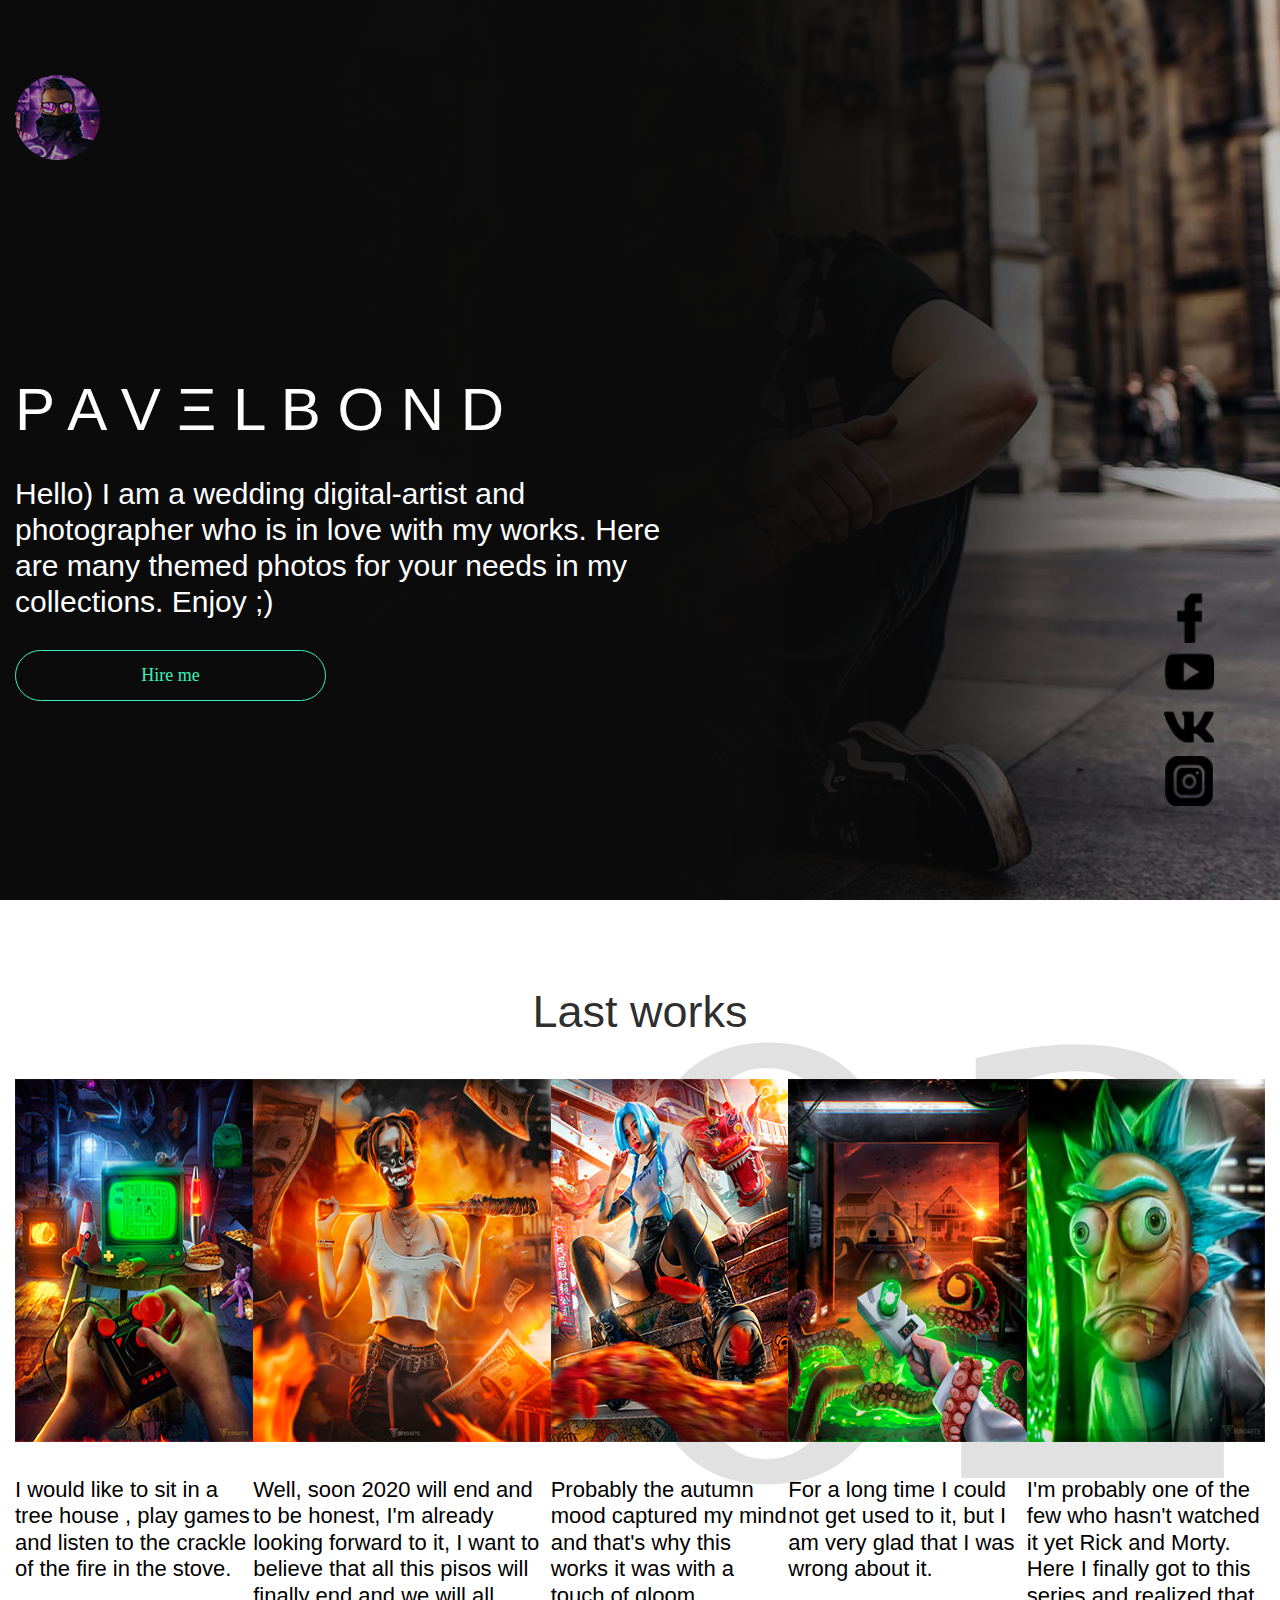
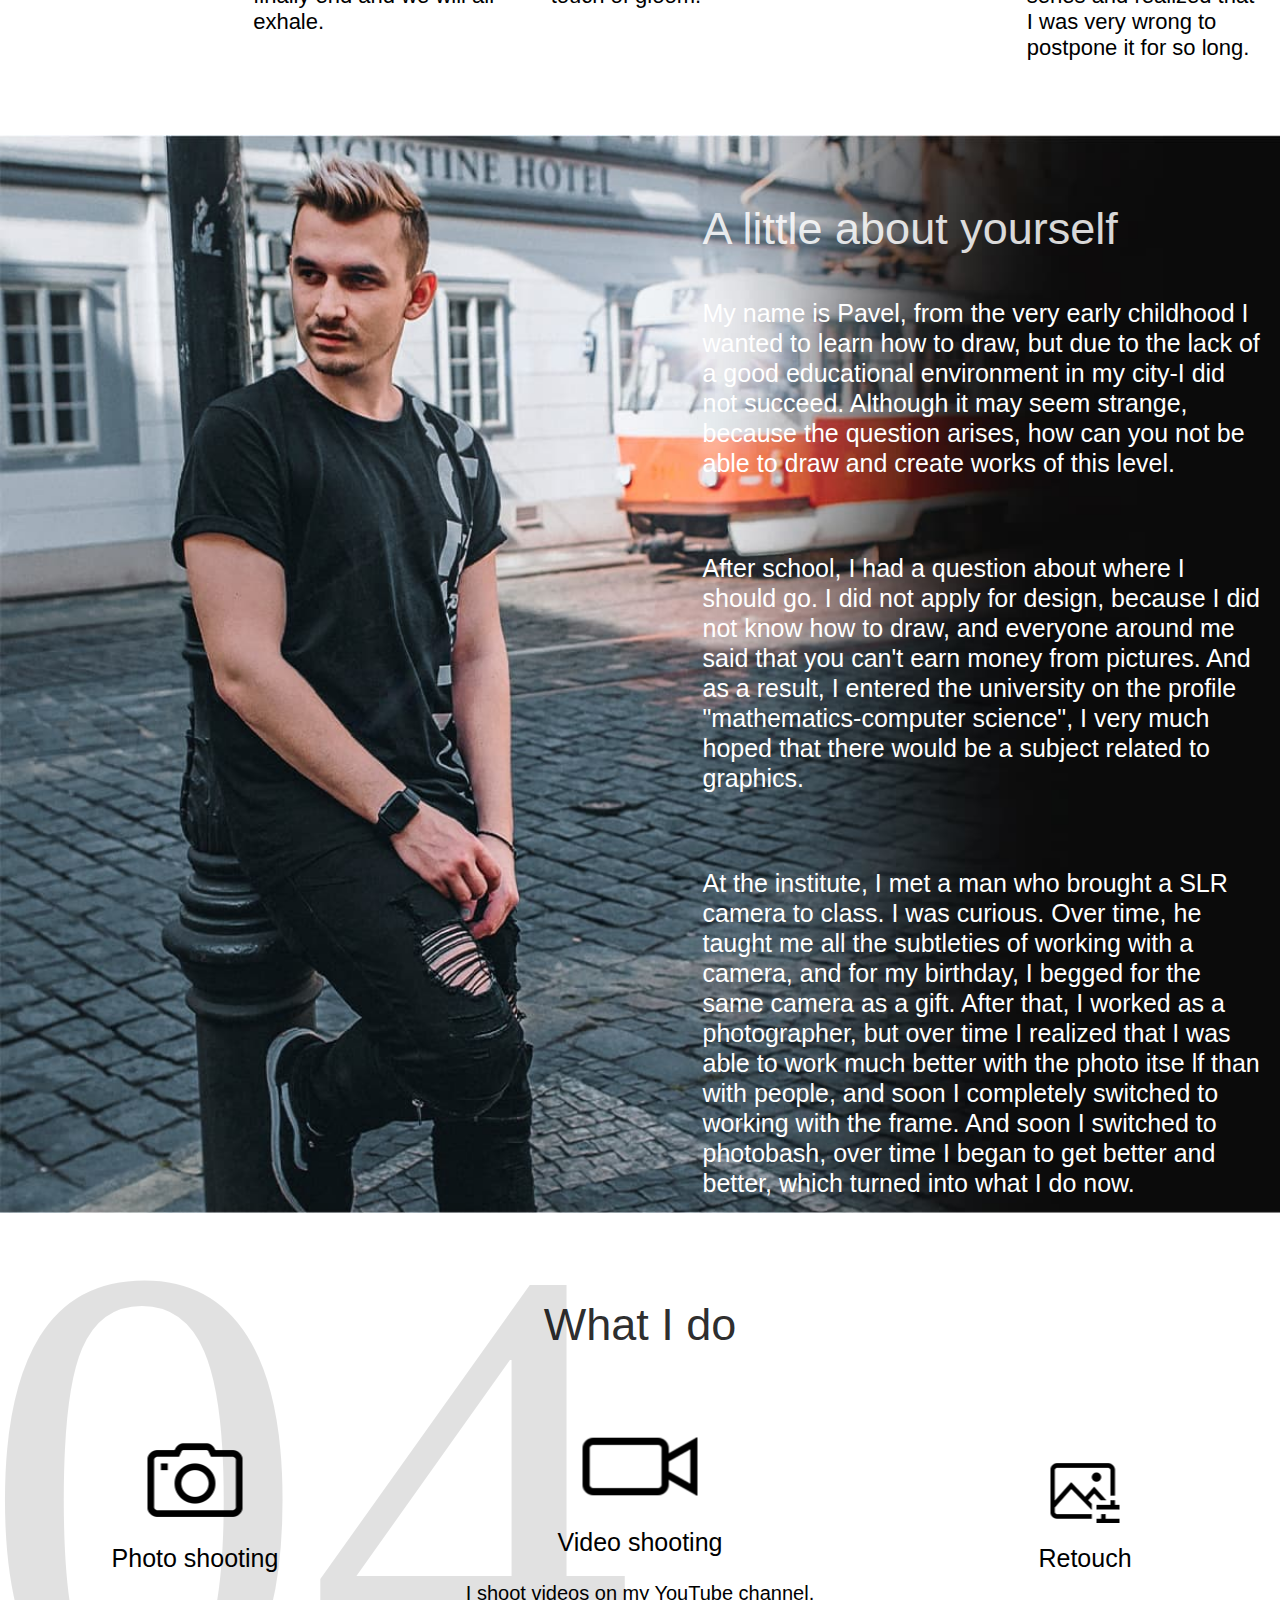
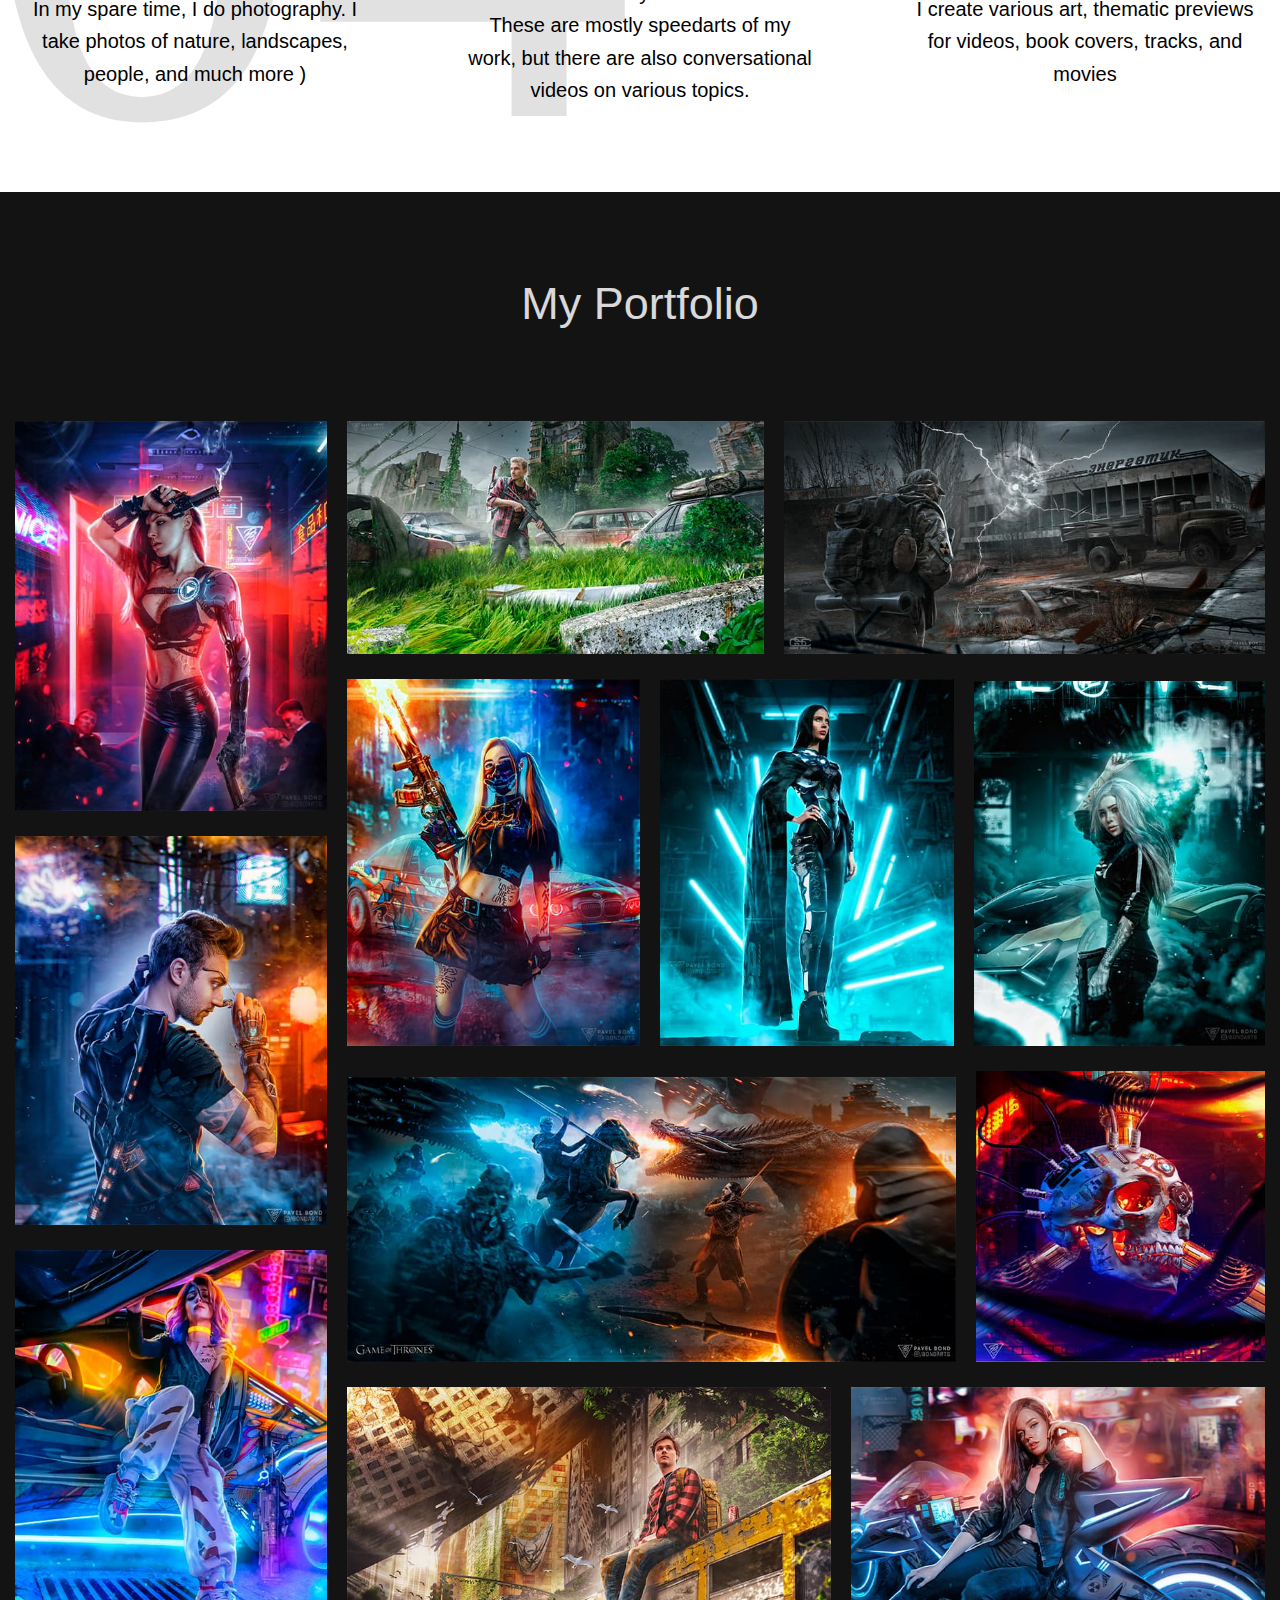
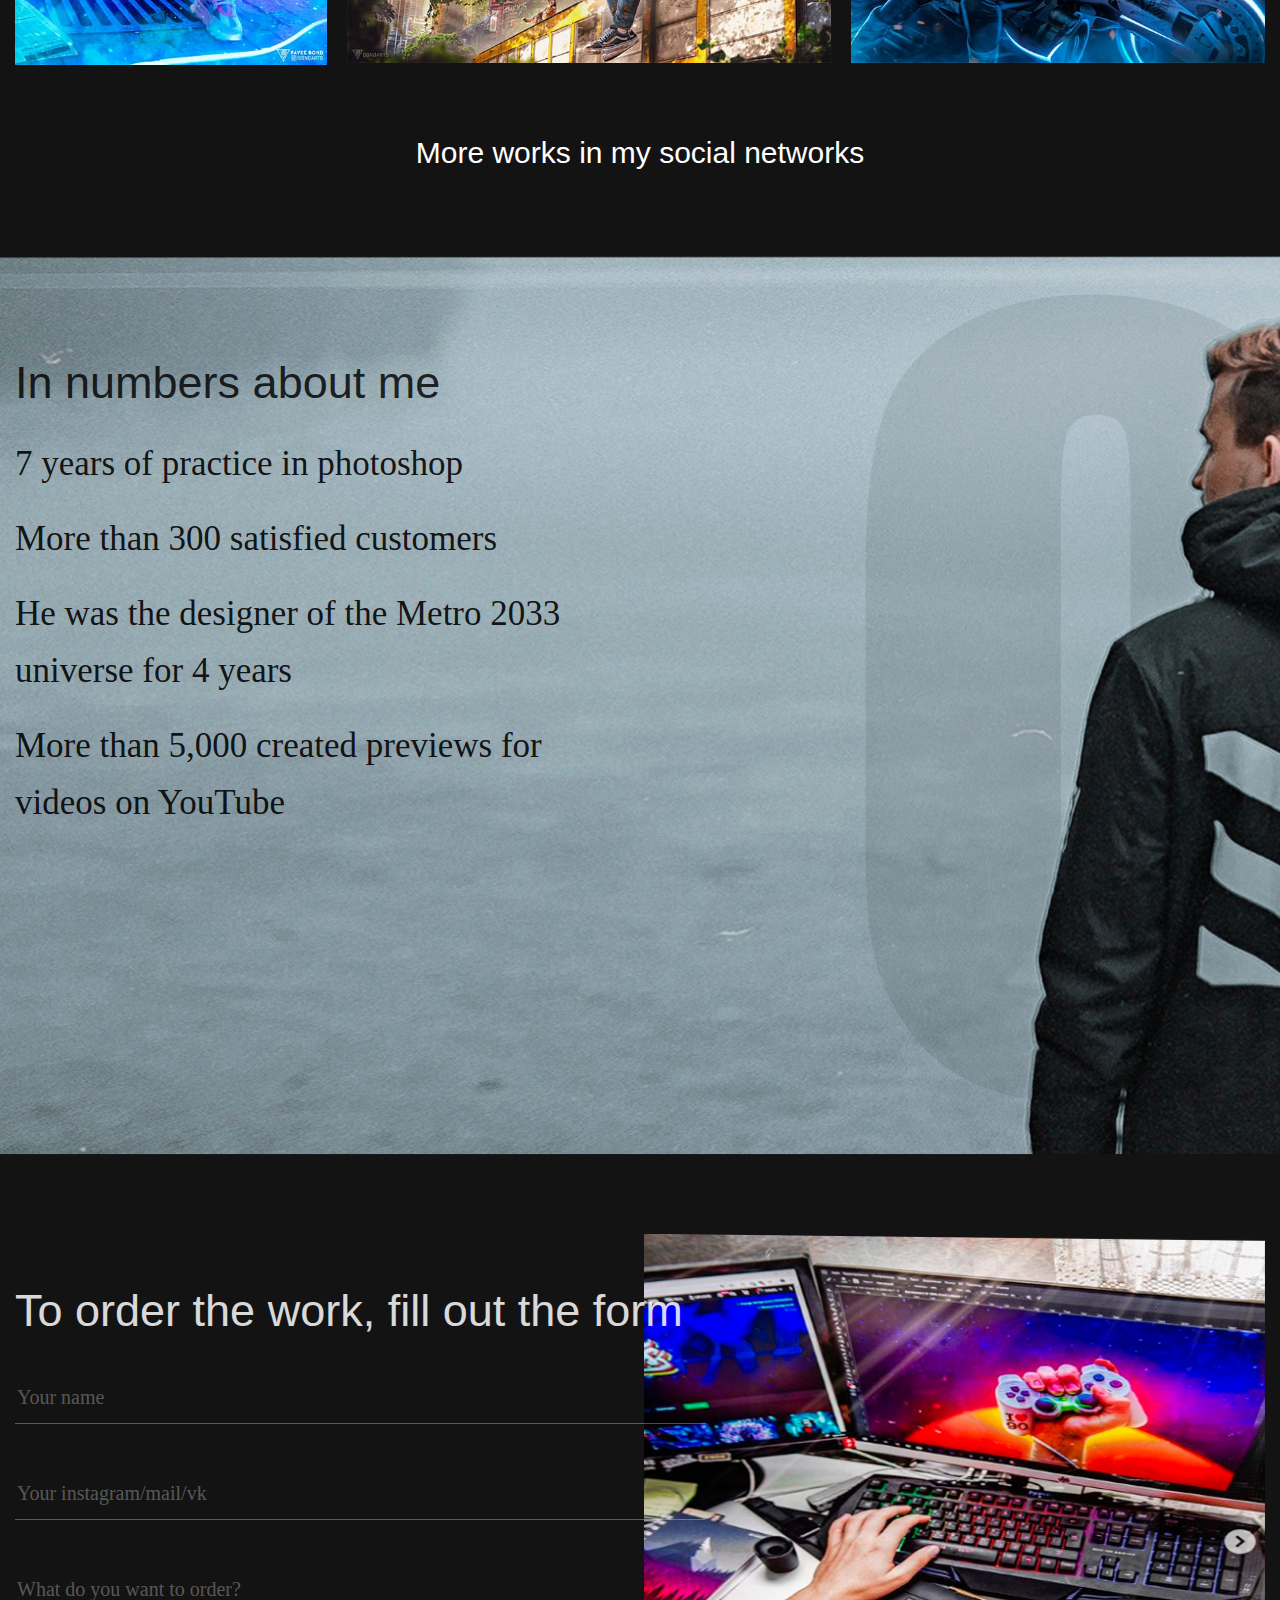
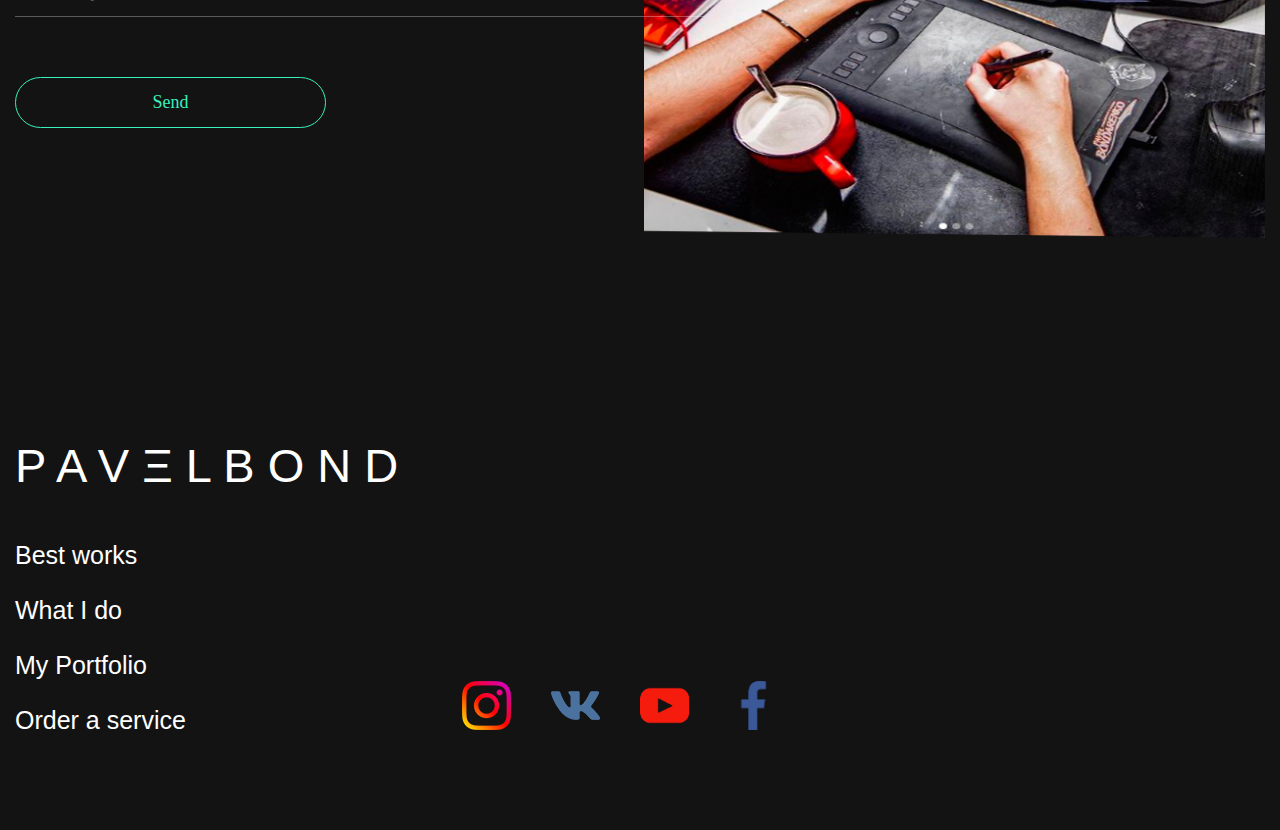
==== index.html @ 952239ef "Add files via upload" ====
<!DOCTYPE html>
<html lang="en">

<head>
  <meta charset="UTF-8">
  <meta http-equiv="X-UA-Compatible" content="IE=edge">
  <meta name="viewport" content="width=device-width, initial-scale=1.0">
  <title>P A V Ξ L B O N D</title>
  <link rel="manifest" href="/manifest.json">
  <meta name="msapplication-TileColor" content="#ffffff">
  <meta name="msapplication-TileImage" content="/ms-icon-144x144.png">
  <meta name="theme-color" content="#ffffff">
  <link rel="stylesheet" href="css/style.min.css">
</head>


<body>

  <header class="header">
    <div class="container">
      <div class="header__inner">
        <a class="logo" href="">
          <img class="logo__img" src="images/logo.png" alt="logo">
        </a>
        <div class="header__hero">
          <div class="header__hero-inner">
            <h1 class="name">
              P A V Ξ L B O N D
            </h1>
            <div class="header__text">
              <p>Hello) I am a wedding digital-artist and photographer
                who is in love with my works. Here are many
                themed photos for your needs in my collections.
                Enjoy ;)
              </p>
            </div>
            <a class="button" href="">Hire me</a>
          </div>
        </div>
        <ul class="header__list">
          <li class="header__slide">
            <img class="header__img" src="images/header/1.jpg" alt="bond photographer">
          </li>

          <li class="header__slide">
            <img class="header__img" src="images/header/1.jpg" alt="bond photographer">
          </li>

          <li class="header__slide">
            <img class="header__img" src="images/header/1.jpg" alt="bond photographer">
          </li>
        </ul>
        <ul class="header__social">
          <li class="header__item">
            <a class="header__link" href="">
              <svg class="svg">
                <use xlink:href="images/sprite.svg#social--face"></use>
              </svg>
            </a>
          </li>

          <li class="header__item">
            <a class="header__link" href="">
              <svg class="svg">
                <use xlink:href="images/sprite.svg#social--youtube"></use>
              </svg>
            </a>
          </li>

          <li class="header__item">
            <a class="header__link" href="">
              <svg class="svg">
                <use xlink:href="images/sprite.svg#social--vk"></use>
              </svg>
            </a>
          </li>

          <li class="header__item">
            <a class="header__link" href="">
              <svg class="svg">
                <use xlink:href="images/sprite.svg#social--imst"></use>
              </svg>
            </a>
          </li>
        </ul>
      </div>
    </div>
  </header>

  <main>
    <section class="works">
      <div class="container">
        <div class="works__inner">
          <div class="works__title">
            <h2 class="title title--opacity">Last works</h2>
          </div>
          <ul class="works__list">
            <li class="works__item">
              <img class="works__img" src="images/works/1.png" alt="">
              <div class="works__text">
                <p>I would like to sit in a tree
                  house , play games and listen
                  to the crackle of the fire in the
                  stove.
                </p>
              </div>
            </li>

            <li class="works__item">
              <img class="works__img" src="images/works/2.png" alt="">
              <div class="works__text">
                <p>Well, soon 2020 will end and to be
                  honest, I'm already looking forward
                  to it, I want to believe that all this
                  pisos will finally end and we
                  will all exhale.
                </p>
              </div>
            </li>

            <li class="works__item">
              <img class="works__img" src="images/works/3.png" alt="">
              <div class="works__text">
                <p>Probably the autumn mood
                  captured my mind and
                  that's why this works
                  it was with a touch of gloom.</p>
              </div>
            </li>

            <li class="works__item">
              <img class="works__img" src="images/works/4.png" alt="">
              <div class="works__text">
                <p>For a long time I could not get
                  used to it, but I am very glad
                  that I was wrong about it.
                </p>
              </div>
            </li>

            <li class="works__item">
              <img class="works__img" src="images/works/5.jpg" alt="">
              <div class="works__text">
                <p>I'm probably one of the few
                  who hasn't watched it yet
                  Rick and Morty. Here I finally
                  got to this series and
                  realized that I was very wrong
                  to postpone it for so long.
                </p>
              </div>
            </li>
          </ul>
        </div>
      </div>
    </section>

    <section class="about">
      <div class="container">
        <div class="about__inner">
          <div class="about__desc">
            <div class="about__title">
              <h2 class="title title--white">A little about yourself</h2>
            </div>
            <div class="about__text">
              <p>My name is Pavel, from the very early childhood I wanted to
                learn how to draw, but due to the lack of a good
                educational environment in my city-I did not succeed.
                Although it may seem strange, because the question arises, how can
                you not be able to draw and create works of this level.</p>
              <p>After school, I had a question about where I should go.
                I did not apply for design, because I did not know how to draw,
                and everyone around me said that you can't earn money
                from pictures. And as a result, I entered the university
                on the profile "mathematics-computer science", I very much hoped
                that there would be a subject related to graphics.</p>
              <p>At the institute, I met a man who brought a SLR camera to class.
                I was curious. Over time, he taught me all the subtleties of working
                with a camera, and for my birthday, I begged for the same camera
                as a gift. After that, I worked as a photographer, but over time
                I realized that I was able to work much better with the photo itse
                lf than with people, and soon I completely switched to working
                with the frame. And soon I switched to photobash, over
                time I began to get better and better, which
                turned into what I do now.</p>
            </div>
          </div>
        </div>
      </div>
    </section>

    <section class="skills">
      <div class="container">
        <div class="skills__inner">
          <div class="skills__title">
            <h2 class="title">What I do</h2>
          </div>
          <ul class="skills__list">
            <li class="skills__item skills__item--photo">
              <span class="skills__name">Photo shooting</span>
              <div class="skills__text">
                <p>In my spare time, I do photography. I take photos of nature, landscapes, people, and much more )</p>
              </div>
            </li>

            <li class="skills__item skills__item--video">
              <span class="skills__name">Video shooting</span>
              <div class="skills__text">
                <p>I shoot videos on my YouTube channel. These are mostly speedarts of my work, but there are also
                  conversational videos on various topics.</p>
              </div>
            </li>

            <li class="skills__item skills__item--retouch">
              <span class="skills__name">Retouch</span>
              <div class="skills__text">
                <p>I create various art, thematic previews for videos, book covers, tracks, and movies</p>
              </div>
            </li>
          </ul>
        </div>
      </div>
    </section>

    <section class="portfolio">
      <div class="container">
        <div class="portfolio__title">
          <h2 class="title title--white">My Portfolio</h2>
        </div>
        <div class="portfolio__inner">
          <ul class="portfolio__left">
            <li class="portfolio__item-left">
              <img class="portfolio__img" src="images/portdolio/1.jpg" alt="">
              <a href="images/portdolio/1.jpg" class="portfolio__link" data-fancybox="images" data-width="2400"
              data-height="1600">
                <span class="portfolio__text"></span>
              </a>
            </li>

            <li class="portfolio__item-left">
              <img class="portfolio__img" src="images/portdolio/2.jpg" alt="">
              <a href="images/portdolio/2.jpg" class="portfolio__link" data-fancybox="images" data-width="2400"
              data-height="1600">
                <span class="portfolio__text"></span>
              </a>
            </li>

            <li class="portfolio__item-left">
              <img class="portfolio__img" src="images/portdolio/3.jpg" alt="">
              <a href="images/portdolio/3.jpg" class="portfolio__link" data-fancybox="images" data-width="2400"
              data-height="1600">
                <span class="portfolio__text"></span>
              </a>
            </li>
          </ul>

          <ul class="portfolio__list">
            <li class="portfolio__item">
              <ul class="portfolio__list-inner">
                <li class="portfolio__item-inner">
                  <img class="portfolio__img" src="images/portdolio/4.jpg" alt="">
                  <a href="images/portdolio/4.jpg" class="portfolio__link" data-fancybox="images" data-width="2400"
                  data-height="1600">
                    <span class="portfolio__text"></span>
                  </a>
                </li>

                <li class="portfolio__item-inner">
                  <img class="portfolio__img" src="images/portdolio/5.jpg" alt="">
                  <a href="images/portdolio/5.jpg" class="portfolio__link" data-fancybox="images" data-width="2400"
                  data-height="1600">
                    <span class="portfolio__text"></span>
                  </a>
                </li>
              </ul>
            </li>

            <li class="portfolio__item">
              <ul class="portfolio__list-inner">
                <li class="portfolio__item-inner">
                  <img class="portfolio__img" src="images/portdolio/6.jpg" alt="">
                  <a href="images/portdolio/6.jpg" class="portfolio__link" data-fancybox="images" data-width="2400"
                  data-height="1600">
                    <span class="portfolio__text"></span>
                  </a>
                </li>

                <li class="portfolio__item-inner">
                  <img class="portfolio__img" src="images/portdolio/7.jpg" alt="">
                  <a href="images/portdolio/7.jpg" class="portfolio__link" data-fancybox="images" data-width="2400"
                  data-height="1600">
                    <span class="portfolio__text"></span>
                  </a>
                </li>

                <li class="portfolio__item-inner">
                  <img class="portfolio__img" src="images/portdolio/8.jpg" alt="">
                  <a href="images/portdolio/8.jpg" class="portfolio__link" data-fancybox="images" data-width="2400"
                  data-height="1600">
                    <span class="portfolio__text"></span>
                  </a>
                </li>
              </ul>
            </li>

            <li class="portfolio__item">
              <ul class="portfolio__list-inner">
                <li class="portfolio__item-inner">
                  <img class="portfolio__img" src="images/portdolio/9.jpg" alt="">
                  <a href="images/portdolio/9.jpg" class="portfolio__link" data-fancybox="images" data-width="2400"
                  data-height="1600">
                    <span class="portfolio__text"></span>
                  </a>
                </li>

                <li class="portfolio__item-inner">
                  <img class="portfolio__img" src="images/portdolio/10.jpg" alt="">
                  <a href="images/portdolio/10.jpg" class="portfolio__link" data-fancybox="images" data-width="2400"
                  data-height="1600">
                    <span class="portfolio__text"></span>
                  </a>
                </li>
              </ul>
            </li>

            <li class="portfolio__item">
              <ul class="portfolio__list-inner">
                <li class="portfolio__item-inner">
                  <img class="portfolio__img" src="images/portdolio/11.jpg" alt="">
                  <a href="images/portdolio/11.jpg" class="portfolio__link" data-fancybox="images" data-width="2400"
                  data-height="1600">
                    <span class="portfolio__text"></span>
                  </a>
                </li>

                <li class="portfolio__item-inner">
                  <img class="portfolio__img" src="images/portdolio/12.jpg" alt="">
                  <a href="images/portdolio/12.jpg" class="portfolio__link" data-fancybox="images" data-width="2400"
                  data-height="1600">
                    <span class="portfolio__text"></span>
                  </a>
                </li>
              </ul>
            </li>
          </ul>
        </div>
        <span class="portfolio__text">More works in my social networks</span>
      </div>
    </section>

    <section class="numbers">
      <div class="container">
        <div class="numbers__inner">
          <div class="numbers__title">
            <h2 class="title">In numbers about me</h2>
          </div>
          <ul class="numbers__list">
            <li class="numbers__text">
              7 years of practice in photoshop
            </li>
            <li class="numbers__text">
              More than 300 satisfied customers
            </li>
            <li class="numbers__text">
              He was the designer of the Metro 2033
              universe for 4 years
            </li>
            <li class="numbers__text">
              More than 5,000 created previews for
              videos on YouTube
            </li>
          </ul>
        </div>
      </div>
    </section>

    <section class="form">
      <div class="container container--small">
        <div class="form__inner">
          <div class="form__title">
            <h2 class="title title--white">To order the work, fill out the form</h2>
          </div>
          <form class="form__form">
            <label for="" class="form__label">
              <input class="form__input" type="text" name="name" placeholder="Your name"></input>
              <input class="form__input" type="text" name="contact" placeholder="Your instagram/mail/vk"></input>
              <input class="form__input" type="text" name="order" placeholder="What do you want to order?"></input>
              <button class="button" type="submit">Send</button>
            </label>
          </form>
        </div>
      </div>
    </section>
  </main>

  <footer class="footer">
    <div class="container container--smal">
      <div class="footer__inner">
        <nav class="footer__nav">
          <h2 class="name name--small">P A V Ξ L B O N D</h2>

          <ul class="footer__list">
            <li class="footer__item">
              <a class="footer__link" href="">Best works</a>
            </li>

            <li class="footer__item">
              <a class="footer__link" href="">What I do</a>
            </li>

            <li class="footer__item">
              <a class="footer__link" href="">My Portfolio</a>
            </li>

            <li class="footer__item">
              <a class="footer__link" href="">Order a service</a>
            </li>
          </ul>
        </nav>

        <ul class="footer__contancts">
          <li class="footer__contanct">
            <a class="footer__social footer__social--inst" href="">
              <svg class="svg-footer">
                <use xlink:href="images/sprite.svg#footer--instagram"></use>
              </svg>
            </a>
          </li>

          <li class="footer__contanct">
            <a class="footer__social footer__social--vk" href="">
              <svg class="svg-footer">
                <use xlink:href="images/sprite.svg#footer--vk"></use>
              </svg>
            </a>
          </li>

          <li class="footer__contanct">
            <a class="footer__social footer__social--you" href="">
              <svg class="svg-footer">
                <use xlink:href="images/sprite.svg#footer--youtube"></use>
              </svg>
            </a>
          </li>

          <li class="footer__contanct">
            <a class="footer__social footer__social--face" href="">
              <svg class="svg-footer">
                <use xlink:href="images/sprite.svg#footer--facebook"></use>
              </svg>
            </a>
          </li>
        </ul>
      </div>
    </div>

  </footer>
  <script src="js/main.min.js"></script>

</body>

</html>
---- css/style.min.css ----
@font-face {
  font-family: 'ArialMT';
  font-weight: 400;
  font-style: normal;
  src: url("../fonts/ArialMT.woff2") format("woff2"),url("../fonts/ArialMT.woff") format("woff");
  font-display: swap;
}

@font-face {
  font-family: 'Corbel';
  font-weight: 400;
  font-style: normal;
  src: url("../fonts/Corbel.woff2") format("woff2"),url("../fonts/Corbel.woff") format("woff");
  font-display: swap;
}

@font-face {
  font-family: 'Impact';
  font-weight: 400;
  font-style: normal;
  src: url("../fonts/Impact.woff2") format("woff2"),url("../fonts/Impact.woff") format("woff");
  font-display: swap;
}

@font-face {
  font-family: 'MyriadPro';
  font-weight: 400;
  font-style: normal;
  src: url("../fonts/MyriadPro-Regular.woff2") format("woff2"),url("../fonts/MyriadPro-Regular.woff") format("woff");
  font-display: swap;
}

html {
  -webkit-box-sizing: border-box;
  box-sizing: border-box;
}

*,
*::after,
*::before {
  -webkit-box-sizing: inherit;
  box-sizing: inherit;
}

ul,
ol {
  padding: 0;
}

body,
h1,
h2,
h3,
h4,
h5,
h6,
p,
ul,
ol,
li,
figure,
figcaption,
blockquote,
dl,
dd {
  margin: 0;
}

ul[class] {
  list-style: none;
}

img {
  max-width: 100%;
  display: block;
}

input,
button,
textarea,
select {
  font: inherit;
  cursor: pointer;
}

.slick-slider {
  position: relative;
  display: block;
  -webkit-box-sizing: border-box;
  box-sizing: border-box;
  -webkit-touch-callout: none;
  -webkit-user-select: none;
  -moz-user-select: none;
  -ms-user-select: none;
  user-select: none;
  -ms-touch-action: pan-y;
  touch-action: pan-y;
  -webkit-tap-highlight-color: transparent;
}

.slick-list {
  position: relative;
  overflow: hidden;
  display: block;
  margin: 0;
  padding: 0;
}

.slick-list:focus {
  outline: none;
}

.slick-list.dragging {
  cursor: pointer;
  cursor: hand;
}

.slick-slider .slick-track,
.slick-slider .slick-list {
  -webkit-transform: translate3d(0, 0, 0);
  -ms-transform: translate3d(0, 0, 0);
  transform: translate3d(0, 0, 0);
}

.slick-track {
  position: relative;
  left: 0;
  top: 0;
  display: block;
  margin-left: auto;
  margin-right: auto;
}

.slick-track:before,
.slick-track:after {
  content: "";
  display: table;
}

.slick-track:after {
  clear: both;
}

.slick-loading .slick-track {
  visibility: hidden;
}

.slick-slide {
  float: left;
  height: 100%;
  min-height: 1px;
  display: none;
}

[dir="rtl"] .slick-slide {
  float: right;
}

.slick-slide img {
  display: block;
}

.slick-slide.slick-loading img {
  display: none;
}

.slick-slide.dragging img {
  pointer-events: none;
}

.slick-initialized .slick-slide {
  display: block;
}

.slick-loading .slick-slide {
  visibility: hidden;
}

.slick-vertical .slick-slide {
  display: block;
  height: auto;
  border: 1px solid transparent;
}

.slick-arrow.slick-hidden {
  display: none;
}

body.compensate-for-scrollbar {
  overflow: hidden;
}

.fancybox-active {
  height: auto;
}

.fancybox-is-hidden {
  left: -9999px;
  margin: 0;
  position: absolute !important;
  top: -9999px;
  visibility: hidden;
}

.fancybox-container {
  -webkit-backface-visibility: hidden;
  height: 100%;
  left: 0;
  outline: none;
  position: fixed;
  -webkit-tap-highlight-color: transparent;
  top: 0;
  -ms-touch-action: manipulation;
  touch-action: manipulation;
  -webkit-transform: translateZ(0);
  transform: translateZ(0);
  width: 100%;
  z-index: 99992;
}

.fancybox-container * {
  -webkit-box-sizing: border-box;
  box-sizing: border-box;
}

.fancybox-outer,
.fancybox-inner,
.fancybox-bg,
.fancybox-stage {
  bottom: 0;
  left: 0;
  position: absolute;
  right: 0;
  top: 0;
}

.fancybox-outer {
  -webkit-overflow-scrolling: touch;
  overflow-y: auto;
}

.fancybox-bg {
  background: #1e1e1e;
  opacity: 0;
  -webkit-transition-duration: inherit;
  -o-transition-duration: inherit;
  transition-duration: inherit;
  -webkit-transition-property: opacity;
  -o-transition-property: opacity;
  transition-property: opacity;
  -webkit-transition-timing-function: cubic-bezier(0.47, 0, 0.74, 0.71);
  -o-transition-timing-function: cubic-bezier(0.47, 0, 0.74, 0.71);
  transition-timing-function: cubic-bezier(0.47, 0, 0.74, 0.71);
}

.fancybox-is-open .fancybox-bg {
  opacity: .9;
  -webkit-transition-timing-function: cubic-bezier(0.22, 0.61, 0.36, 1);
  -o-transition-timing-function: cubic-bezier(0.22, 0.61, 0.36, 1);
  transition-timing-function: cubic-bezier(0.22, 0.61, 0.36, 1);
}

.fancybox-infobar,
.fancybox-toolbar,
.fancybox-caption,
.fancybox-navigation .fancybox-button {
  direction: ltr;
  opacity: 0;
  position: absolute;
  -webkit-transition: opacity .25s ease, visibility 0s ease .25s;
  -o-transition: opacity .25s ease, visibility 0s ease .25s;
  transition: opacity .25s ease, visibility 0s ease .25s;
  visibility: hidden;
  z-index: 99997;
}

.fancybox-show-infobar .fancybox-infobar,
.fancybox-show-toolbar .fancybox-toolbar,
.fancybox-show-caption .fancybox-caption,
.fancybox-show-nav .fancybox-navigation .fancybox-button {
  opacity: 1;
  -webkit-transition: opacity .25s ease 0s, visibility 0s ease 0s;
  -o-transition: opacity .25s ease 0s, visibility 0s ease 0s;
  transition: opacity .25s ease 0s, visibility 0s ease 0s;
  visibility: visible;
}

.fancybox-infobar {
  color: #ccc;
  font-size: 13px;
  -webkit-font-smoothing: subpixel-antialiased;
  height: 44px;
  left: 0;
  line-height: 44px;
  min-width: 44px;
  mix-blend-mode: difference;
  padding: 0 10px;
  pointer-events: none;
  top: 0;
  -webkit-touch-callout: none;
  -webkit-user-select: none;
  -moz-user-select: none;
  -ms-user-select: none;
  user-select: none;
}

.fancybox-toolbar {
  right: 0;
  top: 0;
}

.fancybox-stage {
  direction: ltr;
  overflow: visible;
  -webkit-transform: translateZ(0);
  transform: translateZ(0);
  z-index: 99994;
}

.fancybox-is-open .fancybox-stage {
  overflow: hidden;
}

.fancybox-slide {
  -webkit-backface-visibility: hidden;
  display: none;
  height: 100%;
  left: 0;
  outline: none;
  overflow: auto;
  -webkit-overflow-scrolling: touch;
  padding: 44px;
  position: absolute;
  text-align: center;
  top: 0;
  -webkit-transition-property: opacity, -webkit-transform;
  transition-property: opacity, -webkit-transform;
  -o-transition-property: transform, opacity;
  transition-property: transform, opacity;
  transition-property: transform, opacity, -webkit-transform;
  white-space: normal;
  width: 100%;
  z-index: 99994;
}

.fancybox-slide::before {
  content: '';
  display: inline-block;
  font-size: 0;
  height: 100%;
  vertical-align: middle;
  width: 0;
}

.fancybox-is-sliding .fancybox-slide,
.fancybox-slide--previous,
.fancybox-slide--current,
.fancybox-slide--next {
  display: block;
}

.fancybox-slide--image {
  overflow: hidden;
  padding: 44px 0;
}

.fancybox-slide--image::before {
  display: none;
}

.fancybox-slide--html {
  padding: 6px;
}

.fancybox-content {
  background: #fff;
  display: inline-block;
  margin: 0;
  max-width: 100%;
  overflow: auto;
  -webkit-overflow-scrolling: touch;
  padding: 44px;
  position: relative;
  text-align: left;
  vertical-align: middle;
}

.fancybox-slide--image .fancybox-content {
  -webkit-animation-timing-function: cubic-bezier(0.5, 0, 0.14, 1);
  animation-timing-function: cubic-bezier(0.5, 0, 0.14, 1);
  -webkit-backface-visibility: hidden;
  background: transparent;
  background-repeat: no-repeat;
  background-size: 100% 100%;
  left: 0;
  max-width: none;
  overflow: visible;
  padding: 0;
  position: absolute;
  top: 0;
  -ms-transform-origin: top left;
  -webkit-transform-origin: top left;
  transform-origin: top left;
  -webkit-transition-property: opacity, -webkit-transform;
  transition-property: opacity, -webkit-transform;
  -o-transition-property: transform, opacity;
  transition-property: transform, opacity;
  transition-property: transform, opacity, -webkit-transform;
  -webkit-user-select: none;
  -moz-user-select: none;
  -ms-user-select: none;
  user-select: none;
  z-index: 99995;
}

.fancybox-can-zoomOut .fancybox-content {
  cursor: -webkit-zoom-out;
  cursor: zoom-out;
}

.fancybox-can-zoomIn .fancybox-content {
  cursor: -webkit-zoom-in;
  cursor: zoom-in;
}

.fancybox-can-swipe .fancybox-content,
.fancybox-can-pan .fancybox-content {
  cursor: -webkit-grab;
  cursor: grab;
}

.fancybox-is-grabbing .fancybox-content {
  cursor: -webkit-grabbing;
  cursor: grabbing;
}

.fancybox-container [data-selectable='true'] {
  cursor: text;
}

.fancybox-image,
.fancybox-spaceball {
  background: transparent;
  border: 0;
  height: 100%;
  left: 0;
  margin: 0;
  max-height: none;
  max-width: none;
  padding: 0;
  position: absolute;
  top: 0;
  -webkit-user-select: none;
  -moz-user-select: none;
  -ms-user-select: none;
  user-select: none;
  width: 100%;
}

.fancybox-spaceball {
  z-index: 1;
}

.fancybox-slide--video .fancybox-content,
.fancybox-slide--map .fancybox-content,
.fancybox-slide--pdf .fancybox-content,
.fancybox-slide--iframe .fancybox-content {
  height: 100%;
  overflow: visible;
  padding: 0;
  width: 100%;
}

.fancybox-slide--video .fancybox-content {
  background: #000;
}

.fancybox-slide--map .fancybox-content {
  background: #e5e3df;
}

.fancybox-slide--iframe .fancybox-content {
  background: #fff;
}

.fancybox-video,
.fancybox-iframe {
  background: transparent;
  border: 0;
  display: block;
  height: 100%;
  margin: 0;
  overflow: hidden;
  padding: 0;
  width: 100%;
}

.fancybox-iframe {
  left: 0;
  position: absolute;
  top: 0;
}

.fancybox-error {
  background: #fff;
  cursor: default;
  max-width: 400px;
  padding: 40px;
  width: 100%;
}

.fancybox-error p {
  color: #444;
  font-size: 16px;
  line-height: 20px;
  margin: 0;
  padding: 0;
}

.fancybox-button {
  background: rgba(30,30,30,0.6);
  border: 0;
  border-radius: 0;
  -webkit-box-shadow: none;
  box-shadow: none;
  cursor: pointer;
  display: inline-block;
  height: 44px;
  margin: 0;
  padding: 10px;
  position: relative;
  -webkit-transition: color .2s;
  -o-transition: color .2s;
  transition: color .2s;
  vertical-align: top;
  visibility: inherit;
  width: 44px;
}

.fancybox-button,
.fancybox-button:visited,
.fancybox-button:link {
  color: #ccc;
}

.fancybox-button:hover {
  color: #fff;
}

.fancybox-button:focus {
  outline: none;
}

.fancybox-button.fancybox-focus {
  outline: 1px dotted;
}

.fancybox-button[disabled],
.fancybox-button[disabled]:hover {
  color: #888;
  cursor: default;
  outline: none;
}

.fancybox-button div {
  height: 100%;
}

.fancybox-button svg {
  display: block;
  height: 100%;
  overflow: visible;
  position: relative;
  width: 100%;
}

.fancybox-button svg path {
  fill: currentColor;
  stroke-width: 0;
}

.fancybox-button--play svg:nth-child(2),
.fancybox-button--fsenter svg:nth-child(2) {
  display: none;
}

.fancybox-button--pause svg:nth-child(1),
.fancybox-button--fsexit svg:nth-child(1) {
  display: none;
}

.fancybox-progress {
  background: #ff5268;
  height: 2px;
  left: 0;
  position: absolute;
  right: 0;
  top: 0;
  -ms-transform: scaleX(0);
  -webkit-transform: scaleX(0);
  transform: scaleX(0);
  -ms-transform-origin: 0;
  -webkit-transform-origin: 0;
  transform-origin: 0;
  -webkit-transition-property: -webkit-transform;
  transition-property: -webkit-transform;
  -o-transition-property: transform;
  transition-property: transform;
  transition-property: transform, -webkit-transform;
  -webkit-transition-timing-function: linear;
  -o-transition-timing-function: linear;
  transition-timing-function: linear;
  z-index: 99998;
}

.fancybox-close-small {
  background: transparent;
  border: 0;
  border-radius: 0;
  color: #ccc;
  cursor: pointer;
  opacity: .8;
  padding: 8px;
  position: absolute;
  right: -12px;
  top: -44px;
  z-index: 401;
}

.fancybox-close-small:hover {
  color: #fff;
  opacity: 1;
}

.fancybox-slide--html .fancybox-close-small {
  color: currentColor;
  padding: 10px;
  right: 0;
  top: 0;
}

.fancybox-slide--image.fancybox-is-scaling .fancybox-content {
  overflow: hidden;
}

.fancybox-is-scaling .fancybox-close-small,
.fancybox-is-zoomable.fancybox-can-pan .fancybox-close-small {
  display: none;
}

.fancybox-navigation .fancybox-button {
  background-clip: content-box;
  height: 100px;
  opacity: 0;
  position: absolute;
  top: calc(50% - 50px);
  width: 70px;
}

.fancybox-navigation .fancybox-button div {
  padding: 7px;
}

.fancybox-navigation .fancybox-button--arrow_left {
  left: 0;
  left: env(safe-area-inset-left);
  padding: 31px 26px 31px 6px;
}

.fancybox-navigation .fancybox-button--arrow_right {
  padding: 31px 6px 31px 26px;
  right: 0;
  right: env(safe-area-inset-right);
}

.fancybox-caption {
  background: -webkit-gradient(linear, left bottom, left top, from(rgba(0,0,0,0.85)), color-stop(50%, rgba(0,0,0,0.3)), color-stop(65%, rgba(0,0,0,0.15)), color-stop(75.5%, rgba(0,0,0,0.075)), color-stop(82.85%, rgba(0,0,0,0.037)), color-stop(88%, rgba(0,0,0,0.019)), to(rgba(0,0,0,0)));
  background: -o-linear-gradient(bottom, rgba(0,0,0,0.85) 0%, rgba(0,0,0,0.3) 50%, rgba(0,0,0,0.15) 65%, rgba(0,0,0,0.075) 75.5%, rgba(0,0,0,0.037) 82.85%, rgba(0,0,0,0.019) 88%, rgba(0,0,0,0) 100%);
  background: linear-gradient(to top, rgba(0,0,0,0.85) 0%, rgba(0,0,0,0.3) 50%, rgba(0,0,0,0.15) 65%, rgba(0,0,0,0.075) 75.5%, rgba(0,0,0,0.037) 82.85%, rgba(0,0,0,0.019) 88%, rgba(0,0,0,0) 100%);
  bottom: 0;
  color: #eee;
  font-size: 14px;
  font-weight: 400;
  left: 0;
  line-height: 1.5;
  padding: 75px 44px 25px 44px;
  pointer-events: none;
  right: 0;
  text-align: center;
  z-index: 99996;
}

@supports (padding: max(0px)) {
  .fancybox-caption {
    padding: 75px max(44px,env(safe-area-inset-right)) max(25px,env(safe-area-inset-bottom)) max(44px,env(safe-area-inset-left));
  }
}

.fancybox-caption--separate {
  margin-top: -50px;
}

.fancybox-caption__body {
  max-height: 50vh;
  overflow: auto;
  pointer-events: all;
}

.fancybox-caption a,
.fancybox-caption a:link,
.fancybox-caption a:visited {
  color: #ccc;
  text-decoration: none;
}

.fancybox-caption a:hover {
  color: #fff;
  text-decoration: underline;
}

.fancybox-loading {
  -webkit-animation: fancybox-rotate 1s linear infinite;
  animation: fancybox-rotate 1s linear infinite;
  background: transparent;
  border: 4px solid #888;
  border-bottom-color: #fff;
  border-radius: 50%;
  height: 50px;
  left: 50%;
  margin: -25px 0 0 -25px;
  opacity: .7;
  padding: 0;
  position: absolute;
  top: 50%;
  width: 50px;
  z-index: 99999;
}

@-webkit-keyframes fancybox-rotate {
  100% {
    -webkit-transform: rotate(360deg);
    transform: rotate(360deg);
  }
}

@keyframes fancybox-rotate {
  100% {
    -webkit-transform: rotate(360deg);
    transform: rotate(360deg);
  }
}

.fancybox-animated {
  -webkit-transition-timing-function: cubic-bezier(0, 0, 0.25, 1);
  -o-transition-timing-function: cubic-bezier(0, 0, 0.25, 1);
  transition-timing-function: cubic-bezier(0, 0, 0.25, 1);
}

.fancybox-fx-slide.fancybox-slide--previous {
  opacity: 0;
  -webkit-transform: translate3d(-100%, 0, 0);
  transform: translate3d(-100%, 0, 0);
}

.fancybox-fx-slide.fancybox-slide--next {
  opacity: 0;
  -webkit-transform: translate3d(100%, 0, 0);
  transform: translate3d(100%, 0, 0);
}

.fancybox-fx-slide.fancybox-slide--current {
  opacity: 1;
  -webkit-transform: translate3d(0, 0, 0);
  transform: translate3d(0, 0, 0);
}

.fancybox-fx-fade.fancybox-slide--previous,
.fancybox-fx-fade.fancybox-slide--next {
  opacity: 0;
  -webkit-transition-timing-function: cubic-bezier(0.19, 1, 0.22, 1);
  -o-transition-timing-function: cubic-bezier(0.19, 1, 0.22, 1);
  transition-timing-function: cubic-bezier(0.19, 1, 0.22, 1);
}

.fancybox-fx-fade.fancybox-slide--current {
  opacity: 1;
}

.fancybox-fx-zoom-in-out.fancybox-slide--previous {
  opacity: 0;
  -webkit-transform: scale3d(1.5, 1.5, 1.5);
  transform: scale3d(1.5, 1.5, 1.5);
}

.fancybox-fx-zoom-in-out.fancybox-slide--next {
  opacity: 0;
  -webkit-transform: scale3d(0.5, 0.5, 0.5);
  transform: scale3d(0.5, 0.5, 0.5);
}

.fancybox-fx-zoom-in-out.fancybox-slide--current {
  opacity: 1;
  -webkit-transform: scale3d(1, 1, 1);
  transform: scale3d(1, 1, 1);
}

.fancybox-fx-rotate.fancybox-slide--previous {
  opacity: 0;
  -ms-transform: rotate(-360deg);
  -webkit-transform: rotate(-360deg);
  transform: rotate(-360deg);
}

.fancybox-fx-rotate.fancybox-slide--next {
  opacity: 0;
  -ms-transform: rotate(360deg);
  -webkit-transform: rotate(360deg);
  transform: rotate(360deg);
}

.fancybox-fx-rotate.fancybox-slide--current {
  opacity: 1;
  -ms-transform: rotate(0deg);
  -webkit-transform: rotate(0deg);
  transform: rotate(0deg);
}

.fancybox-fx-circular.fancybox-slide--previous {
  opacity: 0;
  -webkit-transform: scale3d(0, 0, 0) translate3d(-100%, 0, 0);
  transform: scale3d(0, 0, 0) translate3d(-100%, 0, 0);
}

.fancybox-fx-circular.fancybox-slide--next {
  opacity: 0;
  -webkit-transform: scale3d(0, 0, 0) translate3d(100%, 0, 0);
  transform: scale3d(0, 0, 0) translate3d(100%, 0, 0);
}

.fancybox-fx-circular.fancybox-slide--current {
  opacity: 1;
  -webkit-transform: scale3d(1, 1, 1) translate3d(0, 0, 0);
  transform: scale3d(1, 1, 1) translate3d(0, 0, 0);
}

.fancybox-fx-tube.fancybox-slide--previous {
  -webkit-transform: translate3d(-100%, 0, 0) scale(0.1) skew(-10deg);
  transform: translate3d(-100%, 0, 0) scale(0.1) skew(-10deg);
}

.fancybox-fx-tube.fancybox-slide--next {
  -webkit-transform: translate3d(100%, 0, 0) scale(0.1) skew(10deg);
  transform: translate3d(100%, 0, 0) scale(0.1) skew(10deg);
}

.fancybox-fx-tube.fancybox-slide--current {
  -webkit-transform: translate3d(0, 0, 0) scale(1);
  transform: translate3d(0, 0, 0) scale(1);
}

.fancybox-share {
  background: #f4f4f4;
  border-radius: 3px;
  max-width: 90%;
  padding: 30px;
  text-align: center;
}

.fancybox-share h1 {
  color: #222;
  font-size: 35px;
  font-weight: 700;
  margin: 0 0 20px 0;
}

.fancybox-share p {
  margin: 0;
  padding: 0;
}

.fancybox-share__button {
  border: 0;
  border-radius: 3px;
  display: inline-block;
  font-size: 14px;
  font-weight: 700;
  line-height: 40px;
  margin: 0 5px 10px 5px;
  min-width: 130px;
  padding: 0 15px;
  text-decoration: none;
  -webkit-transition: all .2s;
  -o-transition: all .2s;
  transition: all .2s;
  -webkit-user-select: none;
  -moz-user-select: none;
  -ms-user-select: none;
  user-select: none;
  white-space: nowrap;
}

.fancybox-share__button:visited,
.fancybox-share__button:link {
  color: #fff;
}

.fancybox-share__button:hover {
  text-decoration: none;
}

.fancybox-share__button--fb {
  background: #3b5998;
}

.fancybox-share__button--fb:hover {
  background: #344e86;
}

.fancybox-share__button--pt {
  background: #bd081d;
}

.fancybox-share__button--pt:hover {
  background: #aa0719;
}

.fancybox-share__button--tw {
  background: #1da1f2;
}

.fancybox-share__button--tw:hover {
  background: #0d95e8;
}

.fancybox-share__button svg {
  height: 25px;
  margin-right: 7px;
  position: relative;
  top: -1px;
  vertical-align: middle;
  width: 25px;
}

.fancybox-share__button svg path {
  fill: #fff;
}

.fancybox-share__input {
  background: transparent;
  border: 0;
  border-bottom: 1px solid #d7d7d7;
  border-radius: 0;
  color: #5d5b5b;
  font-size: 14px;
  margin: 10px 0 0 0;
  outline: none;
  padding: 10px 15px;
  width: 100%;
}

.fancybox-thumbs {
  background: #ddd;
  bottom: 0;
  display: none;
  margin: 0;
  -webkit-overflow-scrolling: touch;
  -ms-overflow-style: -ms-autohiding-scrollbar;
  padding: 2px 2px 4px 2px;
  position: absolute;
  right: 0;
  -webkit-tap-highlight-color: rgba(0,0,0,0);
  top: 0;
  width: 212px;
  z-index: 99995;
}

.fancybox-thumbs-x {
  overflow-x: auto;
  overflow-y: hidden;
}

.fancybox-show-thumbs .fancybox-thumbs {
  display: block;
}

.fancybox-show-thumbs .fancybox-inner {
  right: 212px;
}

.fancybox-thumbs__list {
  font-size: 0;
  height: 100%;
  list-style: none;
  margin: 0;
  overflow-x: hidden;
  overflow-y: auto;
  padding: 0;
  position: absolute;
  position: relative;
  white-space: nowrap;
  width: 100%;
}

.fancybox-thumbs-x .fancybox-thumbs__list {
  overflow: hidden;
}

.fancybox-thumbs-y .fancybox-thumbs__list::-webkit-scrollbar {
  width: 7px;
}

.fancybox-thumbs-y .fancybox-thumbs__list::-webkit-scrollbar-track {
  background: #fff;
  border-radius: 10px;
  -webkit-box-shadow: inset 0 0 6px rgba(0,0,0,0.3);
  box-shadow: inset 0 0 6px rgba(0,0,0,0.3);
}

.fancybox-thumbs-y .fancybox-thumbs__list::-webkit-scrollbar-thumb {
  background: #2a2a2a;
  border-radius: 10px;
}

.fancybox-thumbs__list a {
  -webkit-backface-visibility: hidden;
  backface-visibility: hidden;
  background-color: rgba(0,0,0,0.1);
  background-position: center center;
  background-repeat: no-repeat;
  background-size: cover;
  cursor: pointer;
  float: left;
  height: 75px;
  margin: 2px;
  max-height: calc(100% - 8px);
  max-width: calc(50% - 4px);
  outline: none;
  overflow: hidden;
  padding: 0;
  position: relative;
  -webkit-tap-highlight-color: transparent;
  width: 100px;
}

.fancybox-thumbs__list a::before {
  border: 6px solid #ff5268;
  bottom: 0;
  content: '';
  left: 0;
  opacity: 0;
  position: absolute;
  right: 0;
  top: 0;
  -webkit-transition: all 0.2s cubic-bezier(0.25, 0.46, 0.45, 0.94);
  -o-transition: all 0.2s cubic-bezier(0.25, 0.46, 0.45, 0.94);
  transition: all 0.2s cubic-bezier(0.25, 0.46, 0.45, 0.94);
  z-index: 99991;
}

.fancybox-thumbs__list a:focus::before {
  opacity: .5;
}

.fancybox-thumbs__list a.fancybox-thumbs-active::before {
  opacity: 1;
}

.irs {
  position: relative;
  display: block;
  -webkit-touch-callout: none;
  -webkit-user-select: none;
  -moz-user-select: none;
  -ms-user-select: none;
  user-select: none;
  font-size: 12px;
  font-family: Arial, sans-serif;
}

.irs-line {
  position: relative;
  display: block;
  overflow: hidden;
  outline: none !important;
}

.irs-bar {
  position: absolute;
  display: block;
  left: 0;
  width: 0;
}

.irs-shadow {
  position: absolute;
  display: none;
  left: 0;
  width: 0;
}

.irs-handle {
  position: absolute;
  display: block;
  -webkit-box-sizing: border-box;
  box-sizing: border-box;
  cursor: default;
  z-index: 1;
}

.irs-handle.type_last {
  z-index: 2;
}

.irs-min,
.irs-max {
  position: absolute;
  display: block;
  cursor: default;
}

.irs-min {
  left: 0;
}

.irs-max {
  right: 0;
}

.irs-from,
.irs-to,
.irs-single {
  position: absolute;
  display: block;
  top: 0;
  left: 0;
  cursor: default;
  white-space: nowrap;
}

.irs-grid {
  position: absolute;
  display: none;
  bottom: 0;
  left: 0;
  width: 100%;
  height: 20px;
}

.irs-with-grid .irs-grid {
  display: block;
}

.irs-grid-pol {
  position: absolute;
  top: 0;
  left: 0;
  width: 1px;
  height: 8px;
  background: #000;
}

.irs-grid-pol.small {
  height: 4px;
}

.irs-grid-text {
  position: absolute;
  bottom: 0;
  left: 0;
  white-space: nowrap;
  text-align: center;
  font-size: 9px;
  line-height: 9px;
  padding: 0 3px;
  color: #000;
}

.irs-disable-mask {
  position: absolute;
  display: block;
  top: 0;
  left: -1%;
  width: 102%;
  height: 100%;
  cursor: default;
  background: rgba(0,0,0,0);
  z-index: 2;
}

.lt-ie9 .irs-disable-mask {
  background: #000;
  filter: alpha(opacity=0);
  cursor: not-allowed;
}

.irs-disabled {
  opacity: 0.4;
}

.irs-hidden-input {
  position: absolute !important;
  display: block !important;
  top: 0 !important;
  left: 0 !important;
  width: 0 !important;
  height: 0 !important;
  font-size: 0 !important;
  line-height: 0 !important;
  padding: 0 !important;
  margin: 0 !important;
  overflow: hidden;
  outline: none !important;
  z-index: -9999 !important;
  background: none !important;
  border-style: solid !important;
  border-color: transparent !important;
}

.irs--flat {
  height: 40px;
}

.irs--flat.irs-with-grid {
  height: 60px;
}

.irs--flat .irs-line {
  top: 25px;
  height: 12px;
  background-color: #e1e4e9;
  border-radius: 4px;
}

.irs--flat .irs-bar {
  top: 25px;
  height: 12px;
  background-color: #ed5565;
}

.irs--flat .irs-bar--single {
  border-radius: 4px 0 0 4px;
}

.irs--flat .irs-shadow {
  height: 1px;
  bottom: 16px;
  background-color: #e1e4e9;
}

.irs--flat .irs-handle {
  top: 22px;
  width: 16px;
  height: 18px;
  background-color: transparent;
}

.irs--flat .irs-handle>i:first-child {
  position: absolute;
  display: block;
  top: 0;
  left: 50%;
  width: 2px;
  height: 100%;
  margin-left: -1px;
  background-color: #da4453;
}

.irs--flat .irs-handle.state_hover>i:first-child,
.irs--flat .irs-handle:hover>i:first-child {
  background-color: #a43540;
}

.irs--flat .irs-min,
.irs--flat .irs-max {
  top: 0;
  padding: 1px 3px;
  color: #999;
  font-size: 10px;
  line-height: 1.333;
  text-shadow: none;
  background-color: #e1e4e9;
  border-radius: 4px;
}

.irs--flat .irs-from,
.irs--flat .irs-to,
.irs--flat .irs-single {
  color: white;
  font-size: 10px;
  line-height: 1.333;
  text-shadow: none;
  padding: 1px 5px;
  background-color: #ed5565;
  border-radius: 4px;
}

.irs--flat .irs-from:before,
.irs--flat .irs-to:before,
.irs--flat .irs-single:before {
  position: absolute;
  display: block;
  content: "";
  bottom: -6px;
  left: 50%;
  width: 0;
  height: 0;
  margin-left: -3px;
  overflow: hidden;
  border: 3px solid transparent;
  border-top-color: #ed5565;
}

.irs--flat .irs-grid-pol {
  background-color: #e1e4e9;
}

.irs--flat .irs-grid-text {
  color: #999;
}

.irs--big {
  height: 55px;
}

.irs--big.irs-with-grid {
  height: 70px;
}

.irs--big .irs-line {
  top: 33px;
  height: 12px;
  background-color: white;
  background: -webkit-gradient(linear, left top, left bottom, color-stop(-50%, #ddd), color-stop(150%, white));
  background: -o-linear-gradient(top, #ddd -50%, white 150%);
  background: linear-gradient(to bottom, #ddd -50%, white 150%);
  border: 1px solid #ccc;
  border-radius: 12px;
}

.irs--big .irs-bar {
  top: 33px;
  height: 12px;
  background-color: #92bce0;
  border: 1px solid #428bca;
  background: -webkit-gradient(linear, left top, left bottom, from(#fff), color-stop(30%, #428bca), to(#b9d4ec));
  background: -o-linear-gradient(top, #fff 0%, #428bca 30%, #b9d4ec 100%);
  background: linear-gradient(to bottom, #fff 0%, #428bca 30%, #b9d4ec 100%);
  -webkit-box-shadow: inset 0 0 1px 1px rgba(255,255,255,0.5);
  box-shadow: inset 0 0 1px 1px rgba(255,255,255,0.5);
}

.irs--big .irs-bar--single {
  border-radius: 12px 0 0 12px;
}

.irs--big .irs-shadow {
  height: 1px;
  bottom: 16px;
  background-color: rgba(66,139,202,0.5);
}

.irs--big .irs-handle {
  top: 25px;
  width: 30px;
  height: 30px;
  border: 1px solid rgba(0,0,0,0.3);
  background-color: #cbcfd5;
  background: -webkit-gradient(linear, left top, left bottom, from(white), color-stop(30%, #B4B9BE), to(white));
  background: -o-linear-gradient(top, white 0%, #B4B9BE 30%, white 100%);
  background: linear-gradient(to bottom, white 0%, #B4B9BE 30%, white 100%);
  -webkit-box-shadow: 1px 1px 2px rgba(0,0,0,0.2),inset 0 0 3px 1px white;
  box-shadow: 1px 1px 2px rgba(0,0,0,0.2),inset 0 0 3px 1px white;
  border-radius: 30px;
}

.irs--big .irs-handle.state_hover,
.irs--big .irs-handle:hover {
  border-color: rgba(0,0,0,0.45);
  background-color: #939ba7;
  background: -webkit-gradient(linear, left top, left bottom, from(white), color-stop(30%, #919BA5), to(white));
  background: -o-linear-gradient(top, white 0%, #919BA5 30%, white 100%);
  background: linear-gradient(to bottom, white 0%, #919BA5 30%, white 100%);
}

.irs--big .irs-min,
.irs--big .irs-max {
  top: 0;
  padding: 1px 5px;
  color: white;
  text-shadow: none;
  background-color: #9f9f9f;
  border-radius: 3px;
}

.irs--big .irs-from,
.irs--big .irs-to,
.irs--big .irs-single {
  color: white;
  text-shadow: none;
  padding: 1px 5px;
  background-color: #428bca;
  background: -webkit-gradient(linear, left top, left bottom, from(#428bca), to(#3071a9));
  background: -o-linear-gradient(top, #428bca 0%, #3071a9 100%);
  background: linear-gradient(to bottom, #428bca 0%, #3071a9 100%);
  border-radius: 3px;
}

.irs--big .irs-grid-pol {
  background-color: #428bca;
}

.irs--big .irs-grid-text {
  color: #428bca;
}

.irs--modern {
  height: 55px;
}

.irs--modern.irs-with-grid {
  height: 55px;
}

.irs--modern .irs-line {
  top: 25px;
  height: 5px;
  background-color: #d1d6e0;
  background: -webkit-gradient(linear, left top, left bottom, from(#e0e4ea), to(#d1d6e0));
  background: -o-linear-gradient(top, #e0e4ea 0%, #d1d6e0 100%);
  background: linear-gradient(to bottom, #e0e4ea 0%, #d1d6e0 100%);
  border: 1px solid #a3adc1;
  border-bottom-width: 0;
  border-radius: 5px;
}

.irs--modern .irs-bar {
  top: 25px;
  height: 5px;
  background: #20b426;
  background: -webkit-gradient(linear, left top, left bottom, from(#20b426), to(#18891d));
  background: -o-linear-gradient(top, #20b426 0%, #18891d 100%);
  background: linear-gradient(to bottom, #20b426 0%, #18891d 100%);
}

.irs--modern .irs-bar--single {
  border-radius: 5px 0 0 5px;
}

.irs--modern .irs-shadow {
  height: 1px;
  bottom: 21px;
  background-color: rgba(209,214,224,0.5);
}

.irs--modern .irs-handle {
  top: 37px;
  width: 12px;
  height: 13px;
  border: 1px solid #a3adc1;
  border-top-width: 0;
  -webkit-box-shadow: 1px 1px 1px rgba(0,0,0,0.1);
  box-shadow: 1px 1px 1px rgba(0,0,0,0.1);
  border-radius: 0 0 3px 3px;
}

.irs--modern .irs-handle>i:nth-child(1) {
  position: absolute;
  display: block;
  top: -4px;
  left: 1px;
  width: 6px;
  height: 6px;
  border: 1px solid #a3adc1;
  background: white;
  -webkit-transform: rotate(45deg);
  -ms-transform: rotate(45deg);
  transform: rotate(45deg);
}

.irs--modern .irs-handle>i:nth-child(2) {
  position: absolute;
  display: block;
  -webkit-box-sizing: border-box;
  box-sizing: border-box;
  top: 0;
  left: 0;
  width: 10px;
  height: 12px;
  background: #e9e6e6;
  background: -webkit-gradient(linear, left top, left bottom, from(white), to(#e9e6e6));
  background: -o-linear-gradient(top, white 0%, #e9e6e6 100%);
  background: linear-gradient(to bottom, white 0%, #e9e6e6 100%);
  border-radius: 0 0 3px 3px;
}

.irs--modern .irs-handle>i:nth-child(3) {
  position: absolute;
  display: block;
  -webkit-box-sizing: border-box;
  box-sizing: border-box;
  top: 3px;
  left: 3px;
  width: 4px;
  height: 5px;
  border-left: 1px solid #a3adc1;
  border-right: 1px solid #a3adc1;
}

.irs--modern .irs-handle.state_hover,
.irs--modern .irs-handle:hover {
  border-color: #7685a2;
  background: #c3c7cd;
  background: -webkit-gradient(linear, left top, left bottom, from(#fff), color-stop(30%, #919ba5), to(#fff));
  background: -o-linear-gradient(top, #fff 0%, #919ba5 30%, #fff 100%);
  background: linear-gradient(to bottom, #fff 0%, #919ba5 30%, #fff 100%);
}

.irs--modern .irs-handle.state_hover>i:nth-child(1),
.irs--modern .irs-handle:hover>i:nth-child(1) {
  border-color: #7685a2;
}

.irs--modern .irs-handle.state_hover>i:nth-child(3),
.irs--modern .irs-handle:hover>i:nth-child(3) {
  border-color: #48536a;
}

.irs--modern .irs-min,
.irs--modern .irs-max {
  top: 0;
  font-size: 10px;
  line-height: 1.333;
  text-shadow: none;
  padding: 1px 5px;
  color: white;
  background-color: #d1d6e0;
  border-radius: 5px;
}

.irs--modern .irs-from,
.irs--modern .irs-to,
.irs--modern .irs-single {
  font-size: 10px;
  line-height: 1.333;
  text-shadow: none;
  padding: 1px 5px;
  background-color: #20b426;
  color: white;
  border-radius: 5px;
}

.irs--modern .irs-from:before,
.irs--modern .irs-to:before,
.irs--modern .irs-single:before {
  position: absolute;
  display: block;
  content: "";
  bottom: -6px;
  left: 50%;
  width: 0;
  height: 0;
  margin-left: -3px;
  overflow: hidden;
  border: 3px solid transparent;
  border-top-color: #20b426;
}

.irs--modern .irs-grid {
  height: 25px;
}

.irs--modern .irs-grid-pol {
  background-color: #dedede;
}

.irs--modern .irs-grid-text {
  color: silver;
  font-size: 13px;
}

.irs--sharp {
  height: 50px;
  font-size: 12px;
  line-height: 1;
}

.irs--sharp.irs-with-grid {
  height: 57px;
}

.irs--sharp .irs-line {
  top: 30px;
  height: 2px;
  background-color: black;
  border-radius: 2px;
}

.irs--sharp .irs-bar {
  top: 30px;
  height: 2px;
  background-color: #ee22fa;
}

.irs--sharp .irs-bar--single {
  border-radius: 2px 0 0 2px;
}

.irs--sharp .irs-shadow {
  height: 1px;
  bottom: 21px;
  background-color: rgba(0,0,0,0.5);
}

.irs--sharp .irs-handle {
  top: 25px;
  width: 10px;
  height: 10px;
  background-color: #a804b2;
}

.irs--sharp .irs-handle>i:first-child {
  position: absolute;
  display: block;
  top: 100%;
  left: 0;
  width: 0;
  height: 0;
  border: 5px solid transparent;
  border-top-color: #a804b2;
}

.irs--sharp .irs-handle.state_hover,
.irs--sharp .irs-handle:hover {
  background-color: black;
}

.irs--sharp .irs-handle.state_hover>i:first-child,
.irs--sharp .irs-handle:hover>i:first-child {
  border-top-color: black;
}

.irs--sharp .irs-min,
.irs--sharp .irs-max {
  color: white;
  font-size: 14px;
  line-height: 1;
  top: 0;
  padding: 3px 4px;
  opacity: 0.4;
  background-color: #a804b2;
  border-radius: 2px;
}

.irs--sharp .irs-from,
.irs--sharp .irs-to,
.irs--sharp .irs-single {
  font-size: 14px;
  line-height: 1;
  text-shadow: none;
  padding: 3px 4px;
  background-color: #a804b2;
  color: white;
  border-radius: 2px;
}

.irs--sharp .irs-from:before,
.irs--sharp .irs-to:before,
.irs--sharp .irs-single:before {
  position: absolute;
  display: block;
  content: "";
  bottom: -6px;
  left: 50%;
  width: 0;
  height: 0;
  margin-left: -3px;
  overflow: hidden;
  border: 3px solid transparent;
  border-top-color: #a804b2;
}

.irs--sharp .irs-grid {
  height: 25px;
}

.irs--sharp .irs-grid-pol {
  background-color: #dedede;
}

.irs--sharp .irs-grid-text {
  color: silver;
  font-size: 13px;
}

.irs--round {
  height: 50px;
}

.irs--round.irs-with-grid {
  height: 65px;
}

.irs--round .irs-line {
  top: 36px;
  height: 4px;
  background-color: #dee4ec;
  border-radius: 4px;
}

.irs--round .irs-bar {
  top: 36px;
  height: 4px;
  background-color: #006cfa;
}

.irs--round .irs-bar--single {
  border-radius: 4px 0 0 4px;
}

.irs--round .irs-shadow {
  height: 4px;
  bottom: 21px;
  background-color: rgba(222,228,236,0.5);
}

.irs--round .irs-handle {
  top: 26px;
  width: 24px;
  height: 24px;
  border: 4px solid #006cfa;
  background-color: white;
  border-radius: 24px;
  -webkit-box-shadow: 0 1px 3px rgba(0,0,255,0.3);
  box-shadow: 0 1px 3px rgba(0,0,255,0.3);
}

.irs--round .irs-handle.state_hover,
.irs--round .irs-handle:hover {
  background-color: #f0f6ff;
}

.irs--round .irs-min,
.irs--round .irs-max {
  color: #333;
  font-size: 14px;
  line-height: 1;
  top: 0;
  padding: 3px 5px;
  background-color: rgba(0,0,0,0.1);
  border-radius: 4px;
}

.irs--round .irs-from,
.irs--round .irs-to,
.irs--round .irs-single {
  font-size: 14px;
  line-height: 1;
  text-shadow: none;
  padding: 3px 5px;
  background-color: #006cfa;
  color: white;
  border-radius: 4px;
}

.irs--round .irs-from:before,
.irs--round .irs-to:before,
.irs--round .irs-single:before {
  position: absolute;
  display: block;
  content: "";
  bottom: -6px;
  left: 50%;
  width: 0;
  height: 0;
  margin-left: -3px;
  overflow: hidden;
  border: 3px solid transparent;
  border-top-color: #006cfa;
}

.irs--round .irs-grid {
  height: 25px;
}

.irs--round .irs-grid-pol {
  background-color: #dedede;
}

.irs--round .irs-grid-text {
  color: silver;
  font-size: 13px;
}

.irs--square {
  height: 50px;
}

.irs--square.irs-with-grid {
  height: 60px;
}

.irs--square .irs-line {
  top: 31px;
  height: 4px;
  background-color: #dedede;
}

.irs--square .irs-bar {
  top: 31px;
  height: 4px;
  background-color: black;
}

.irs--square .irs-shadow {
  height: 2px;
  bottom: 21px;
  background-color: #dedede;
}

.irs--square .irs-handle {
  top: 25px;
  width: 16px;
  height: 16px;
  border: 3px solid black;
  background-color: white;
  -webkit-transform: rotate(45deg);
  -ms-transform: rotate(45deg);
  transform: rotate(45deg);
}

.irs--square .irs-handle.state_hover,
.irs--square .irs-handle:hover {
  background-color: #f0f6ff;
}

.irs--square .irs-min,
.irs--square .irs-max {
  color: #333;
  font-size: 14px;
  line-height: 1;
  top: 0;
  padding: 3px 5px;
  background-color: rgba(0,0,0,0.1);
}

.irs--square .irs-from,
.irs--square .irs-to,
.irs--square .irs-single {
  font-size: 14px;
  line-height: 1;
  text-shadow: none;
  padding: 3px 5px;
  background-color: black;
  color: white;
}

.irs--square .irs-grid {
  height: 25px;
}

.irs--square .irs-grid-pol {
  background-color: #dedede;
}

.irs--square .irs-grid-text {
  color: silver;
  font-size: 11px;
}

.jq-ry-container {
  position: relative;
  padding: 0 5px;
  line-height: 0;
  display: block;
  cursor: pointer;
  -webkit-box-sizing: content-box;
  box-sizing: content-box;
  direction: ltr;
}

.jq-ry-container[readonly="readonly"] {
  cursor: default;
}

.jq-ry-container>.jq-ry-group-wrapper {
  position: relative;
  width: 100%;
}

.jq-ry-container>.jq-ry-group-wrapper>.jq-ry-group {
  position: relative;
  line-height: 0;
  z-index: 10;
  white-space: nowrap;
}

.jq-ry-container>.jq-ry-group-wrapper>.jq-ry-group>svg {
  display: inline-block;
}

.jq-ry-container>.jq-ry-group-wrapper>.jq-ry-group.jq-ry-normal-group {
  width: 100%;
}

.jq-ry-container>.jq-ry-group-wrapper>.jq-ry-group.jq-ry-rated-group {
  width: 0;
  z-index: 11;
  position: absolute;
  top: 0;
  left: 0;
  overflow: hidden;
}

.jq-checkbox,
.jq-radio {
  position: relative;
  display: inline-block;
  overflow: hidden;
  -webkit-user-select: none;
  -moz-user-select: none;
  -ms-user-select: none;
  user-select: none;
}

.jq-checkbox input,
.jq-radio input {
  position: absolute;
  z-index: -1;
  margin: 0;
  padding: 0;
  opacity: 0;
}

.jq-file {
  position: relative;
  display: inline-block;
  overflow: hidden;
}

.jq-file input {
  position: absolute;
  top: 0;
  right: 0;
  height: auto;
  margin: 0;
  padding: 0;
  opacity: 0;
  font-size: 100px;
  line-height: 1em;
}

.jq-file__name {
  overflow: hidden;
  white-space: nowrap;
  -o-text-overflow: ellipsis;
  text-overflow: ellipsis;
}

.jq-selectbox,
.jq-select-multiple {
  position: relative;
  display: inline-block;
}

.jq-selectbox select,
.jq-select-multiple select {
  position: absolute;
  top: 0;
  left: 0;
  width: 100%;
  height: 100%;
  margin: 0;
  padding: 0;
  opacity: 0;
}

.jq-selectbox li,
.jq-select-multiple li {
  -webkit-user-select: none;
  -moz-user-select: none;
  -ms-user-select: none;
  user-select: none;
  white-space: nowrap;
}

.jq-selectbox {
  z-index: 10;
}

.jq-selectbox__select {
  position: relative;
}

.jq-selectbox__select-text {
  overflow: hidden;
  -webkit-user-select: none;
  -moz-user-select: none;
  -ms-user-select: none;
  user-select: none;
  white-space: nowrap;
  -o-text-overflow: ellipsis;
  text-overflow: ellipsis;
}

.jq-selectbox__dropdown {
  position: absolute;
}

.jq-selectbox__search input {
  -webkit-appearance: textfield;
}

.jq-selectbox__search input::-webkit-search-cancel-button,
.jq-selectbox__search input::-webkit-search-decoration {
  -webkit-appearance: none;
}

.jq-selectbox__dropdown ul {
  position: relative;
  overflow: auto;
  overflow-x: hidden;
  list-style: none;
  -webkit-overflow-scrolling: touch;
}

.jq-select-multiple ul {
  position: relative;
  overflow-x: hidden;
  -webkit-overflow-scrolling: touch;
}

.jq-number {
  display: inline-block;
}

.jq-number__field input {
  -moz-appearance: textfield;
  text-align: left;
}

.jq-number__field input::-webkit-inner-spin-button,
.jq-number__field input::-webkit-outer-spin-button {
  margin: 0;
  -webkit-appearance: none;
}

.jq-checkbox,
.jq-radio {
  vertical-align: -4px;
  width: 16px;
  height: 16px;
  margin: 0 4px 0 0;
  border: 1px solid #C3C3C3;
  background: -webkit-gradient(linear, left top, left bottom, from(#fff), to(#E6E6E6));
  background: -o-linear-gradient(#fff, #E6E6E6);
  background: linear-gradient(#fff, #E6E6E6);
  -webkit-box-shadow: 0 1px 1px rgba(0,0,0,0.05),inset -1px -1px #fff,inset 1px -1px #fff;
  box-shadow: 0 1px 1px rgba(0,0,0,0.05),inset -1px -1px #fff,inset 1px -1px #fff;
  cursor: pointer;
}

.jq-checkbox.focused,
.jq-radio.focused {
  border: 1px solid #08C;
}

.jq-checkbox.disabled,
.jq-radio.disabled {
  opacity: .55;
}

.jq-checkbox {
  border-radius: 3px;
}

.jq-checkbox.checked .jq-checkbox__div {
  width: 8px;
  height: 4px;
  margin: 3px 0 0 3px;
  border-bottom: 2px solid #666;
  border-left: 2px solid #666;
  -webkit-transform: rotate(-50deg);
  -ms-transform: rotate(-50deg);
  transform: rotate(-50deg);
}

.jq-radio {
  border-radius: 50%;
}

.jq-radio.checked .jq-radio__div {
  width: 10px;
  height: 10px;
  margin: 3px 0 0 3px;
  border-radius: 50%;
  background: #777;
  -webkit-box-shadow: inset 1px 1px 1px rgba(0,0,0,0.7);
  box-shadow: inset 1px 1px 1px rgba(0,0,0,0.7);
}

.jq-file {
  width: 270px;
  border-radius: 4px;
  -webkit-box-shadow: 0 1px 2px rgba(0,0,0,0.1);
  box-shadow: 0 1px 2px rgba(0,0,0,0.1);
}

.jq-file input {
  cursor: pointer;
}

.jq-file__name {
  -webkit-box-sizing: border-box;
  box-sizing: border-box;
  width: 100%;
  height: 34px;
  padding: 0 80px 0 10px;
  border: 1px solid #CCC;
  border-bottom-color: #B3B3B3;
  border-radius: 4px;
  background: #FFF;
  -webkit-box-shadow: inset 1px 1px #F1F1F1;
  box-shadow: inset 1px 1px #F1F1F1;
  font: 14px/32px Arial, sans-serif;
  color: #333;
}

.jq-file__browse {
  position: absolute;
  top: 1px;
  right: 1px;
  padding: 0 10px;
  border-left: 1px solid #CCC;
  border-radius: 0 4px 4px 0;
  background: -webkit-gradient(linear, left top, left bottom, from(#fff), to(#E6E6E6));
  background: -o-linear-gradient(#fff, #E6E6E6);
  background: linear-gradient(#fff, #E6E6E6);
  -webkit-box-shadow: inset 1px -1px #F1F1F1,inset -1px 0 #F1F1F1,0 1px 2px rgba(0,0,0,0.1);
  box-shadow: inset 1px -1px #F1F1F1,inset -1px 0 #F1F1F1,0 1px 2px rgba(0,0,0,0.1);
  font: 14px/32px Arial, sans-serif;
  color: #333;
  text-shadow: 1px 1px #FFF;
}

.jq-file:hover .jq-file__browse {
  background: -webkit-gradient(linear, left top, left bottom, from(#F6F6F6), to(#E6E6E6));
  background: -o-linear-gradient(#F6F6F6, #E6E6E6);
  background: linear-gradient(#F6F6F6, #E6E6E6);
}

.jq-file:active .jq-file__browse {
  background: #F5F5F5;
  -webkit-box-shadow: inset 1px 1px 3px #DDD;
  box-shadow: inset 1px 1px 3px #DDD;
}

.jq-file.focused .jq-file__name {
  border: 1px solid #5794BF;
}

.jq-file.disabled,
.jq-file.disabled .jq-file__name,
.jq-file.disabled .jq-file__browse {
  border-color: #CCC;
  background: #F5F5F5;
  -webkit-box-shadow: none;
  box-shadow: none;
  color: #888;
}

.jq-number {
  position: relative;
  vertical-align: middle;
  padding: 0 36px 0 0;
}

.jq-number__field {
  width: 100px;
  border: 1px solid #CCC;
  border-bottom-color: #B3B3B3;
  border-radius: 4px;
  -webkit-box-shadow: inset 1px 1px #F1F1F1,0 1px 2px rgba(0,0,0,0.1);
  box-shadow: inset 1px 1px #F1F1F1,0 1px 2px rgba(0,0,0,0.1);
}

.jq-number__field:hover {
  border-color: #B3B3B3;
}

.jq-number__field input {
  -webkit-box-sizing: border-box;
  box-sizing: border-box;
  width: 100%;
  padding: 8px 9px;
  border: none;
  outline: none;
  background: none;
  font: 14px Arial, sans-serif;
  color: #333;
}

.jq-number__spin {
  position: absolute;
  top: 0;
  right: 0;
  width: 32px;
  height: 14px;
  border: 1px solid #CCC;
  border-bottom-color: #B3B3B3;
  border-radius: 4px;
  background: -webkit-gradient(linear, left top, left bottom, from(#fff), to(#E6E6E6));
  background: -o-linear-gradient(#fff, #E6E6E6);
  background: linear-gradient(#fff, #E6E6E6);
  -webkit-box-shadow: 0 1px 2px rgba(0,0,0,0.1);
  box-shadow: 0 1px 2px rgba(0,0,0,0.1);
  -webkit-box-shadow: inset 1px -1px #F1F1F1,inset -1px 0 #F1F1F1,0 1px 2px rgba(0,0,0,0.1);
  box-shadow: inset 1px -1px #F1F1F1,inset -1px 0 #F1F1F1,0 1px 2px rgba(0,0,0,0.1);
  -webkit-user-select: none;
  -moz-user-select: none;
  -ms-user-select: none;
  user-select: none;
  text-shadow: 1px 1px #FFF;
  cursor: pointer;
}

.jq-number__spin.minus {
  top: auto;
  bottom: 0;
}

.jq-number__spin:hover {
  background: -webkit-gradient(linear, left top, left bottom, from(#F6F6F6), to(#E6E6E6));
  background: -o-linear-gradient(#F6F6F6, #E6E6E6);
  background: linear-gradient(#F6F6F6, #E6E6E6);
}

.jq-number__spin:active {
  background: #F5F5F5;
  -webkit-box-shadow: inset 1px 1px 3px #DDD;
  box-shadow: inset 1px 1px 3px #DDD;
}

.jq-number__spin:after {
  content: '';
  position: absolute;
  top: 4px;
  left: 11px;
  width: 0;
  height: 0;
  border-right: 5px solid transparent;
  border-bottom: 5px solid #999;
  border-left: 5px solid transparent;
}

.jq-number__spin.minus:after {
  top: 5px;
  border-top: 5px solid #999;
  border-right: 5px solid transparent;
  border-bottom: none;
  border-left: 5px solid transparent;
}

.jq-number__spin.minus:hover:after {
  border-top-color: #000;
}

.jq-number__spin.plus:hover:after {
  border-bottom-color: #000;
}

.jq-number.focused .jq-number__field {
  border: 1px solid #5794BF;
}

.jq-number.disabled .jq-number__field,
.jq-number.disabled .jq-number__spin {
  border-color: #CCC;
  background: #F5F5F5;
  -webkit-box-shadow: none;
  box-shadow: none;
  color: #888;
}

.jq-number.disabled .jq-number__spin:after {
  border-bottom-color: #AAA;
}

.jq-number.disabled .jq-number__spin.minus:after {
  border-top-color: #AAA;
}

.jq-selectbox {
  vertical-align: middle;
  cursor: pointer;
}

.jq-selectbox__select {
  height: 32px;
  padding: 0 45px 0 10px;
  border: 1px solid #CCC;
  border-bottom-color: #B3B3B3;
  border-radius: 4px;
  background: -webkit-gradient(linear, left top, left bottom, from(#fff), to(#E6E6E6));
  background: -o-linear-gradient(#fff, #E6E6E6);
  background: linear-gradient(#fff, #E6E6E6);
  -webkit-box-shadow: inset 1px -1px #F1F1F1,inset -1px 0 #F1F1F1,0 1px 2px rgba(0,0,0,0.1);
  box-shadow: inset 1px -1px #F1F1F1,inset -1px 0 #F1F1F1,0 1px 2px rgba(0,0,0,0.1);
  font: 14px/32px Arial, sans-serif;
  color: #333;
  text-shadow: 1px 1px #FFF;
}

.jq-selectbox__select:hover {
  background: -webkit-gradient(linear, left top, left bottom, from(#F6F6F6), to(#E6E6E6));
  background: -o-linear-gradient(#F6F6F6, #E6E6E6);
  background: linear-gradient(#F6F6F6, #E6E6E6);
}

.jq-selectbox__select:active {
  background: #F5F5F5;
  -webkit-box-shadow: inset 1px 1px 3px #DDD;
  box-shadow: inset 1px 1px 3px #DDD;
}

.jq-selectbox.focused .jq-selectbox__select {
  border: 1px solid #5794BF;
}

.jq-selectbox.disabled .jq-selectbox__select {
  border-color: #CCC;
  background: #F5F5F5;
  -webkit-box-shadow: none;
  box-shadow: none;
  color: #888;
}

.jq-selectbox__select-text {
  display: block;
  width: 100%;
}

.jq-selectbox .placeholder {
  color: #888;
}

.jq-selectbox__trigger {
  position: absolute;
  top: 0;
  right: 0;
  width: 34px;
  height: 100%;
  border-left: 1px solid #CCC;
}

.jq-selectbox__trigger-arrow {
  position: absolute;
  top: 14px;
  right: 12px;
  width: 0;
  height: 0;
  border-top: 5px solid #999;
  border-right: 5px solid transparent;
  border-left: 5px solid transparent;
}

.jq-selectbox:hover .jq-selectbox__trigger-arrow {
  border-top-color: #000;
}

.jq-selectbox.disabled .jq-selectbox__trigger-arrow {
  border-top-color: #AAA;
}

.jq-selectbox__dropdown {
  -webkit-box-sizing: border-box;
  box-sizing: border-box;
  width: 100%;
  margin: 2px 0 0;
  padding: 0;
  border: 1px solid #CCC;
  border-radius: 4px;
  background: #FFF;
  -webkit-box-shadow: 0 2px 10px rgba(0,0,0,0.2);
  box-shadow: 0 2px 10px rgba(0,0,0,0.2);
  font: 14px/18px Arial, sans-serif;
}

.jq-selectbox__search {
  margin: 5px;
}

.jq-selectbox__search input {
  -webkit-box-sizing: border-box;
  box-sizing: border-box;
  width: 100%;
  margin: 0;
  padding: 5px 27px 6px 8px;
  border: 1px solid #CCC;
  border-radius: 3px;
  outline: none;
  background: url("[data-uri]") no-repeat 100% 50%;
  -webkit-box-shadow: inset 1px 1px #F1F1F1;
  box-shadow: inset 1px 1px #F1F1F1;
  color: #333;
}

.jq-selectbox__not-found {
  margin: 5px;
  padding: 5px 8px 6px;
  background: #F0F0F0;
  font-size: 13px;
}

.jq-selectbox ul {
  margin: 0;
  padding: 0;
}

.jq-selectbox li {
  min-height: 18px;
  padding: 5px 10px 6px;
  color: #231F20;
}

.jq-selectbox li.selected {
  background-color: #A3ABB1;
  color: #FFF;
}

.jq-selectbox li:hover {
  background-color: #08C;
  color: #FFF;
}

.jq-selectbox li.disabled {
  color: #AAA;
}

.jq-selectbox li.disabled:hover {
  background: none;
}

.jq-selectbox li.optgroup {
  font-weight: bold;
}

.jq-selectbox li.optgroup:hover {
  background: none;
  color: #231F20;
  cursor: default;
}

.jq-selectbox li.option {
  padding-left: 25px;
}

.jq-select-multiple {
  -webkit-box-sizing: border-box;
  box-sizing: border-box;
  padding: 1px;
  border: 1px solid #CCC;
  border-bottom-color: #B3B3B3;
  border-radius: 4px;
  background: #FFF;
  -webkit-box-shadow: inset 1px 1px #F1F1F1,0 1px 2px rgba(0,0,0,0.1);
  box-shadow: inset 1px 1px #F1F1F1,0 1px 2px rgba(0,0,0,0.1);
  font: 14px/18px Arial, sans-serif;
  color: #333;
  cursor: default;
}

.jq-select-multiple.focused {
  border: 1px solid #5794BF;
}

.jq-select-multiple.disabled {
  border-color: #CCC;
  background: #F5F5F5;
  -webkit-box-shadow: none;
  box-shadow: none;
  color: #888;
}

.jq-select-multiple ul {
  margin: 0;
  padding: 0;
}

.jq-select-multiple li {
  padding: 3px 9px 4px;
  list-style: none;
}

.jq-select-multiple li:first-child {
  border-radius: 3px 3px 0 0;
}

.jq-select-multiple li:last-child {
  border-radius: 0 0 3px 3px;
}

.jq-select-multiple li.selected {
  background: #08C;
  color: #FFF;
}

.jq-select-multiple li.disabled {
  color: #AAA;
}

.jq-select-multiple li.optgroup {
  font-weight: bold;
}

.jq-select-multiple li.option {
  padding-left: 25px;
}

.jq-select-multiple.disabled li.selected,
.jq-select-multiple li.selected.disabled {
  background: #CCC;
  color: #FFF;
}

input[type='email'].styler,
input[type='password'].styler,
input[type='search'].styler,
input[type='tel'].styler,
input[type='text'].styler,
input[type='url'].styler,
textarea.styler {
  padding: 8px 9px;
  border: 1px solid #CCC;
  border-bottom-color: #B3B3B3;
  border-radius: 4px;
  -webkit-box-shadow: inset 1px 1px #F1F1F1,0 1px 2px rgba(0,0,0,0.1);
  box-shadow: inset 1px 1px #F1F1F1,0 1px 2px rgba(0,0,0,0.1);
  font: 14px Arial, sans-serif;
  color: #333;
}

input[type='search'].styler {
  -webkit-appearance: none;
  -moz-appearance: none;
  appearance: none;
}

textarea.styler {
  overflow: auto;
}

input[type='email'].styler:hover,
input[type='password'].styler:hover,
input[type='search'].styler:hover,
input[type='tel'].styler:hover,
input[type='text'].styler:hover,
input[type='url'].styler:hover,
textarea.styler:hover {
  border-color: #B3B3B3;
}

input[type='email'].styler:hover:focus,
input[type='password'].styler:hover:focus,
input[type='search'].styler:hover:focus,
input[type='tel'].styler:hover:focus,
input[type='text'].styler:hover:focus,
input[type='url'].styler:hover:focus,
textarea.styler:hover:focus {
  border-color: #CCC;
  border-top-color: #B3B3B3;
  outline: none;
  -webkit-box-shadow: inset 0 1px 2px rgba(0,0,0,0.1);
  box-shadow: inset 0 1px 2px rgba(0,0,0,0.1);
}

button.styler,
input[type='button'].styler,
input[type='submit'].styler,
input[type='reset'].styler {
  overflow: visible;
  padding: 8px 11px;
  border: 1px solid #CCC;
  border-bottom-color: #B3B3B3;
  border-radius: 4px;
  outline: none;
  background: -webkit-gradient(linear, left top, left bottom, from(#fff), to(#E6E6E6));
  background: -o-linear-gradient(#fff, #E6E6E6);
  background: linear-gradient(#fff, #E6E6E6);
  -webkit-box-shadow: inset 1px -1px #F1F1F1,inset -1px 0 #F1F1F1,0 1px 2px rgba(0,0,0,0.1);
  box-shadow: inset 1px -1px #F1F1F1,inset -1px 0 #F1F1F1,0 1px 2px rgba(0,0,0,0.1);
  font: 14px Arial, sans-serif;
  color: #333;
  text-shadow: 1px 1px #FFF;
  cursor: pointer;
}

button.styler.styler::-moz-focus-inner,
input[type='button'].styler.styler::-moz-focus-inner,
input[type='submit'].styler.styler::-moz-focus-inner,
input[type='reset'].styler.styler::-moz-focus-inner {
  padding: 0;
  border: 0;
}

button.styler:not([disabled]):hover,
input[type='button'].styler:not([disabled]):hover,
input[type='submit'].styler:not([disabled]):hover,
input[type='reset'].styler:not([disabled]):hover,
input[type='reset'].styler:hover {
  background: -webkit-gradient(linear, left top, left bottom, from(#F6F6F6), to(#E6E6E6));
  background: -o-linear-gradient(#F6F6F6, #E6E6E6);
  background: linear-gradient(#F6F6F6, #E6E6E6);
}

button.styler:active,
input[type='button'].styler:active,
input[type='submit'].styler:active,
input[type='reset'].styler:active {
  background: #F5F5F5;
  -webkit-box-shadow: inset 1px 1px 3px #DDD;
  box-shadow: inset 1px 1px 3px #DDD;
}

button.styler[disabled],
input[type='button'].styler[disabled],
input[type='submit'].styler[disabled] {
  border-color: #CCC;
  background: #F5F5F5;
  -webkit-box-shadow: none;
  box-shadow: none;
  color: #888;
}

.owl-carousel {
  display: none;
  width: 100%;
  -webkit-tap-highlight-color: transparent;
  position: relative;
  z-index: 1;
}

.owl-carousel .owl-stage {
  position: relative;
  -ms-touch-action: pan-Y;
  touch-action: manipulation;
  -moz-backface-visibility: hidden;
}

.owl-carousel .owl-stage:after {
  content: ".";
  display: block;
  clear: both;
  visibility: hidden;
  line-height: 0;
  height: 0;
}

.owl-carousel .owl-stage-outer {
  position: relative;
  overflow: hidden;
  -webkit-transform: translate3d(0px, 0px, 0px);
}

.owl-carousel .owl-wrapper,
.owl-carousel .owl-item {
  -webkit-backface-visibility: hidden;
  -moz-backface-visibility: hidden;
  -ms-backface-visibility: hidden;
  -webkit-transform: translate3d(0, 0, 0);
  -moz-transform: translate3d(0, 0, 0);
  -ms-transform: translate3d(0, 0, 0);
}

.owl-carousel .owl-item {
  position: relative;
  min-height: 1px;
  float: left;
  -webkit-backface-visibility: hidden;
  -webkit-tap-highlight-color: transparent;
  -webkit-touch-callout: none;
}

.owl-carousel .owl-item img {
  display: block;
  width: 100%;
}

.owl-carousel .owl-nav.disabled,
.owl-carousel .owl-dots.disabled {
  display: none;
}

.owl-carousel .owl-nav .owl-prev,
.owl-carousel .owl-nav .owl-next,
.owl-carousel .owl-dot {
  cursor: pointer;
  -webkit-user-select: none;
  -moz-user-select: none;
  -ms-user-select: none;
  user-select: none;
}

.owl-carousel .owl-nav button.owl-prev,
.owl-carousel .owl-nav button.owl-next,
.owl-carousel button.owl-dot {
  background: none;
  color: inherit;
  border: none;
  padding: 0 !important;
  font: inherit;
}

.owl-carousel.owl-loaded {
  display: block;
}

.owl-carousel.owl-loading {
  opacity: 0;
  display: block;
}

.owl-carousel.owl-hidden {
  opacity: 0;
}

.owl-carousel.owl-refresh .owl-item {
  visibility: hidden;
}

.owl-carousel.owl-drag .owl-item {
  -ms-touch-action: pan-y;
  touch-action: pan-y;
  -webkit-user-select: none;
  -moz-user-select: none;
  -ms-user-select: none;
  user-select: none;
}

.owl-carousel.owl-grab {
  cursor: move;
  cursor: -webkit-grab;
  cursor: grab;
}

.owl-carousel.owl-rtl {
  direction: rtl;
}

.owl-carousel.owl-rtl .owl-item {
  float: right;
}

.no-js .owl-carousel {
  display: block;
}

.owl-carousel .animated {
  -webkit-animation-duration: 1000ms;
  animation-duration: 1000ms;
  -webkit-animation-fill-mode: both;
  animation-fill-mode: both;
}

.owl-carousel .owl-animated-in {
  z-index: 0;
}

.owl-carousel .owl-animated-out {
  z-index: 1;
}

.owl-carousel .fadeOut {
  -webkit-animation-name: fadeOut;
  animation-name: fadeOut;
}

@-webkit-keyframes fadeOut {
  0% {
    opacity: 1;
  }

  100% {
    opacity: 0;
  }
}

@keyframes fadeOut {
  0% {
    opacity: 1;
  }

  100% {
    opacity: 0;
  }
}

.owl-height {
  -webkit-transition: height 500ms ease-in-out;
  -o-transition: height 500ms ease-in-out;
  transition: height 500ms ease-in-out;
}

.owl-carousel .owl-item .owl-lazy {
  opacity: 0;
  -webkit-transition: opacity 400ms ease;
  -o-transition: opacity 400ms ease;
  transition: opacity 400ms ease;
}

.owl-carousel .owl-item .owl-lazy[src^=""],
.owl-carousel .owl-item .owl-lazy:not([src]) {
  max-height: 0;
}

.owl-carousel .owl-item img.owl-lazy {
  -webkit-transform-style: preserve-3d;
  transform-style: preserve-3d;
}

.owl-carousel .owl-video-wrapper {
  position: relative;
  height: 100%;
  background: #000;
}

.owl-carousel .owl-video-play-icon {
  position: absolute;
  height: 80px;
  width: 80px;
  left: 50%;
  top: 50%;
  margin-left: -40px;
  margin-top: -40px;
  background: url("owl.video.play.png") no-repeat;
  cursor: pointer;
  z-index: 1;
  -webkit-backface-visibility: hidden;
  -webkit-transition: -webkit-transform 100ms ease;
  transition: -webkit-transform 100ms ease;
  -o-transition: transform 100ms ease;
  transition: transform 100ms ease;
  transition: transform 100ms ease, -webkit-transform 100ms ease;
}

.owl-carousel .owl-video-play-icon:hover {
  -ms-transform: scale(1.3, 1.3);
  -webkit-transform: scale(1.3, 1.3);
  transform: scale(1.3, 1.3);
}

.owl-carousel .owl-video-playing .owl-video-tn,
.owl-carousel .owl-video-playing .owl-video-play-icon {
  display: none;
}

.owl-carousel .owl-video-tn {
  opacity: 0;
  height: 100%;
  background-position: center center;
  background-repeat: no-repeat;
  background-size: contain;
  -webkit-transition: opacity 400ms ease;
  -o-transition: opacity 400ms ease;
  transition: opacity 400ms ease;
}

.owl-carousel .owl-video-frame {
  position: relative;
  z-index: 1;
  height: 100%;
  width: 100%;
}

body {
  line-height: 1.2;
  color: #fff;
  background-color: #131313;
}

.container {
  max-width: 1810px;
  padding: 15px;
  margin: 0 auto;
}

.container--small {
  max-width: 1720px;
}

.button {
  display: inline-block;
  min-width: 311px;
  font-family: "MyriadPro";
  font-size: 18px;
  text-align: center;
  text-decoration: none;
  padding: 14px;
  color: #38f1bb;
  border: 1px solid #38f1bb;
  border-radius: 28px;
  background-image: -o-linear-gradient(135deg, #38f1bb 70%, transparent 30%);
  background-image: linear-gradient(-45deg, #38f1bb 70%, transparent 30%);
  background-color: transparent;
  background-size: 700%;
  -webkit-transition: color 0.5s, background-position 0.5s;
  -o-transition: color 0.5s, background-position 0.5s;
  transition: color 0.5s, background-position 0.5s;
}

.button:hover {
  color: #131313;
  background-position: 40% 40%;
}

.logo__img {
  opacity: 0.6;
}

.title {
  font-size: 45px;
  font-family: "Impact", sans-serif;
  font-weight: 400;
  color: rgba(0,0,0,0.839);
}

.title--opcity {
  opacity: 0.84;
}

.title--white {
  color: #fff;
  opacity: 0.84;
}

.name {
  font-family: "Arial", sans-serif;
  font-weight: 400;
  font-size: 60px;
  margin-bottom: 30px;
}

.name--small {
  font-size: 47px;
  margin-bottom: 45px;
}

.svg-footer {
  width: 49px;
  height: 49px;
}

.header {
  position: relative;
  background-image: url(../images/bg.png);
  background-repeat: no-repeat;
  background-position: -10px;
  font-family: "Arial", sans-serif;
  height: 100vh;
  overflow: hidden;
}

.header__inner {
  padding-top: 60px;
}

.header__hero {
  display: -webkit-box;
  display: -ms-flexbox;
  display: flex;
  -webkit-box-align: center;
  -ms-flex-align: center;
  align-items: center;
  height: calc(100vh - 145px);
  max-width: 695px;
}

.header__title {
  font-size: 60px;
  margin-bottom: 30px;
}

.header__text {
  font-size: 30px;
  margin-bottom: 30px;
}

.header__list {
  position: absolute;
  right: 0;
  top: 0;
  z-index: -1;
}

.header__img {
  -o-object-position: 0 -45px;
  object-position: 0 -45px;
}

.header__social {
  position: absolute;
  bottom: 10%;
  right: 66px;
}

.svg {
  width: 50px;
  height: 50px;
}

.works {
  padding-top: 70px;
  padding-bottom: 58px;
  position: relative;
  background-color: #fff;
}

.works::after {
  position: absolute;
  top: 30px;
  right: 0;
  content: "02";
  font-size: 655px;
  font-family: "Impact";
  line-height: 1;
  -webkit-transform: translate(-20px);
  -ms-transform: translate(-20px);
  transform: translate(-20px);
  color: rgba(0,0,0,0.119);
}

.works__title {
  text-align: center;
  margin-bottom: 40px;
}

.works__list {
  display: -webkit-box;
  display: -ms-flexbox;
  display: flex;
  -ms-flex-pack: distribute;
  justify-content: space-around;
}

.works__item {
  display: inline-block;
  min-height: 555px;
  font-size: 22px;
  font-family: "Cambria", sans-serif;
  color: #000;
}

.works__img {
  margin-bottom: 35px;
  min-height: 363px;
}

.works__text {
  width: 0;
  min-width: 100%;
}

.about {
  background-image: url(../images/about-bg.jpg);
  background-repeat: no-repeat;
  background-size: cover;
}

.about__inner {
  padding-top: 52px;
  display: -webkit-box;
  display: -ms-flexbox;
  display: flex;
  -webkit-box-pack: end;
  -ms-flex-pack: end;
  justify-content: flex-end;
}

.about__desc {
  width: 45%;
}

.about__title {
  margin-bottom: 42px;
}

.about__text {
  font-family: "Cambria", sans-serif;
  font-size: 25px;
  min-height: 838px;
}

.about__text p+p {
  margin-top: 75px;
}

.skills {
  position: relative;
  padding: 70px 0;
  background-color: #fff;
}

.skills::after {
  position: absolute;
  top: -45px;
  left: 0;
  content: "04";
  font-size: 655px;
  font-family: "Impact";
  line-height: 1;
  -webkit-transform: translate(-20px);
  -ms-transform: translate(-20px);
  transform: translate(-20px);
  color: rgba(0,0,0,0.119);
}

.skills__inner {
  text-align: center;
  max-width: 1240px;
  margin: 0 auto;
}

.skills__title {
  margin-bottom: 175px;
}

.skills__list {
  display: -webkit-box;
  display: -ms-flexbox;
  display: flex;
  -webkit-box-align: center;
  -ms-flex-align: center;
  align-items: center;
  -webkit-box-pack: justify;
  -ms-flex-pack: justify;
  justify-content: space-between;
  color: #000;
}

.skills__item {
  position: relative;
  max-width: 350px;
  text-align: center;
}

.skills__item::after {
  position: absolute;
  top: -100px;
  right: 50%;
  content: "";
  -webkit-transform: translate(50%);
  -ms-transform: translate(50%);
  transform: translate(50%);
}

.skills__item--photo::after {
  width: 95px;
  height: 74px;
  background-image: url(../../images/skills/photo.png);
}

.skills__item--video::after {
  top: -90px;
  width: 115px;
  height: 59px;
  background-image: url(../../images/skills/camera.png);
}

.skills__item--retouch::after {
  top: -80px;
  width: 69px;
  height: 60px;
  background-image: url(../../images/skills/re.png);
}

.skills__name {
  display: block;
  font-size: 25px;
  font-family: "Impact", sans-serif;
  margin-bottom: 20px;
}

.skills__text {
  font-family: "Cambria", sans-serif;
  font-size: 20px;
  line-height: 1.624;
}

.portfolio {
  padding: 70px 0;
  background-color: #131313;
}

.portfolio__title {
  text-align: center;
  margin-bottom: 90px;
}

.portfolio__inner {
  display: -webkit-box;
  display: -ms-flexbox;
  display: flex;
  margin-bottom: 70px;
}

.portfolio__left {
  margin-right: 20px;
}

.portfolio__item-left {
  position: relative;
  margin-bottom: 25px;
}

.portfolio__item-left:last-child {
  margin-bottom: 0;
}

.portfolio__item {
  margin-bottom: 25px;
}

.portfolio__item:last-child {
  margin-bottom: 0;
}

.portfolio__link {
  position: absolute;
  top: 0;
  right: 0;
  bottom: 0;
  left: 0;
  background-image: -o-radial-gradient(#000 100px, #38f1bb);
  background-image: radial-gradient(#000 100px, #38f1bb);
  opacity: 0;
  -webkit-transition: opacity 0.3s;
  -o-transition: opacity 0.3s;
  transition: opacity 0.3s;
}

.portfolio__link:hover {
  opacity: 0.3;
}

.portfolio__list-inner {
  display: -webkit-box;
  display: -ms-flexbox;
  display: flex;
  -webkit-box-align: end;
  -ms-flex-align: end;
  align-items: flex-end;
}

.portfolio__item-inner {
  position: relative;
  margin-right: 20px;
}

.portfolio__item-inner:last-child {
  margin-right: 0;
}

.portfolio__text {
  display: block;
  font-family: "Impact", sans-serif;
  font-size: 30px;
  line-height: 1.2;
  color: #fff;
  text-align: center;
}

.numbers {
  min-height: 903px;
  background-image: url(../images/num.png);
  background-repeat: no-repeat;
  background-size: cover;
}

.numbers__inner {
  padding-top: 85px;
  max-width: 570px;
}

.numbers__title {
  margin-bottom: 25px;
}

.numbers__text {
  font-family: "Corbel";
  font-size: 35px;
  color: rgba(0,0,0,0.902);
  line-height: 1.631;
  margin-bottom: 18px;
}

.numbers__text:last-child {
  margin-bottom: 0;
}

.form {
  padding-top: 60px;
  padding-bottom: 120px;
  background-color: #131313;
}

.form__inner {
  background-image: url(../../images/form.png);
  background-repeat: no-repeat;
  background-size: contain;
  background-position: right top;
  padding-bottom: 110px;
  padding-top: 50px;
}

.form__title {
  margin-bottom: 50px;
}

.form__form {
  max-width: 690px;
}

.form__input {
  display: block;
  width: 100%;
  background-color: transparent;
  border: none;
  border-bottom: 1px solid;
  border-color: rgba(255,255,255,0.302);
  padding-bottom: 15px;
  margin-bottom: 60px;
}

.form__input::-webkit-input-placeholder {
  font-size: 20px;
  font-family: "Cambria";
  color: rgba(255,255,255,0.302);
}

.form__input::-moz-placeholder {
  font-size: 20px;
  font-family: "Cambria";
  color: rgba(255,255,255,0.302);
}

.form__input:-ms-input-placeholder {
  font-size: 20px;
  font-family: "Cambria";
  color: rgba(255,255,255,0.302);
}

.form__input::-ms-input-placeholder {
  font-size: 20px;
  font-family: "Cambria";
  color: rgba(255,255,255,0.302);
}

.form__input::placeholder {
  font-size: 20px;
  font-family: "Cambria";
  color: rgba(255,255,255,0.302);
}

.footer {
  padding-top: 50px;
  padding-bottom: 80px;
}

.footer__inner {
  position: relative;
}

.footer__item {
  margin-bottom: 25px;
}

.footer__item:last-child {
  margin-bottom: 0;
}

.footer__link {
  font-family: "Arial", sans-serif;
  font-size: 25px;
  color: inherit;
  text-decoration: none;
}

.footer__contancts {
  position: absolute;
  display: -webkit-box;
  display: -ms-flexbox;
  display: flex;
  bottom: 0;
  right: 50%;
  -webkit-transform: translate(50%);
  -ms-transform: translate(50%);
  transform: translate(50%);
}

.footer__contanct {
  display: -webkit-box;
  display: -ms-flexbox;
  display: flex;
  -webkit-box-align: center;
  -ms-flex-align: center;
  align-items: center;
  -webkit-box-pack: center;
  -ms-flex-pack: center;
  justify-content: center;
  margin-right: 40px;
}

.footer__contanct:hover::after {
  opacity: 1;
}

.footer__contanct::after {
  position: absolute;
  content: "";
  width: 70px;
  height: 70px;
  border-radius: 20px;
  background-image: -o-radial-gradient(#000 30px, #38f1bb 30px);
  background-image: radial-gradient(#000 30px, #38f1bb 30px);
  -webkit-filter: blur(15px);
  filter: blur(15px);
  z-index: -1;
  opacity: 0;
  -webkit-transition: opacity 0.3s;
  -o-transition: opacity 0.3s;
  transition: opacity 0.3s;
}

@media all and (max-width: 576px) {
  .fancybox-thumbs {
    width: 110px;
  }

  .fancybox-show-thumbs .fancybox-inner {
    right: 110px;
  }

  .fancybox-thumbs__list a {
    max-width: calc(100% - 10px);
  }
}

@media all and (max-height: 576px) {
  .fancybox-slide {
    padding-left: 6px;
    padding-right: 6px;
  }

  .fancybox-slide--image {
    padding: 6px 0;
  }

  .fancybox-close-small {
    right: -6px;
  }

  .fancybox-slide--image .fancybox-close-small {
    background: #4e4e4e;
    color: #f2f4f6;
    height: 36px;
    opacity: 1;
    padding: 6px;
    right: 0;
    top: 0;
    width: 36px;
  }

  .fancybox-caption {
    padding-left: 12px;
    padding-right: 12px;
  }

@supports (padding: max(0px)) {
    .fancybox-caption {
      padding-left: max(12px,env(safe-area-inset-left));
      padding-right: max(12px,env(safe-area-inset-right));
    }
}
}
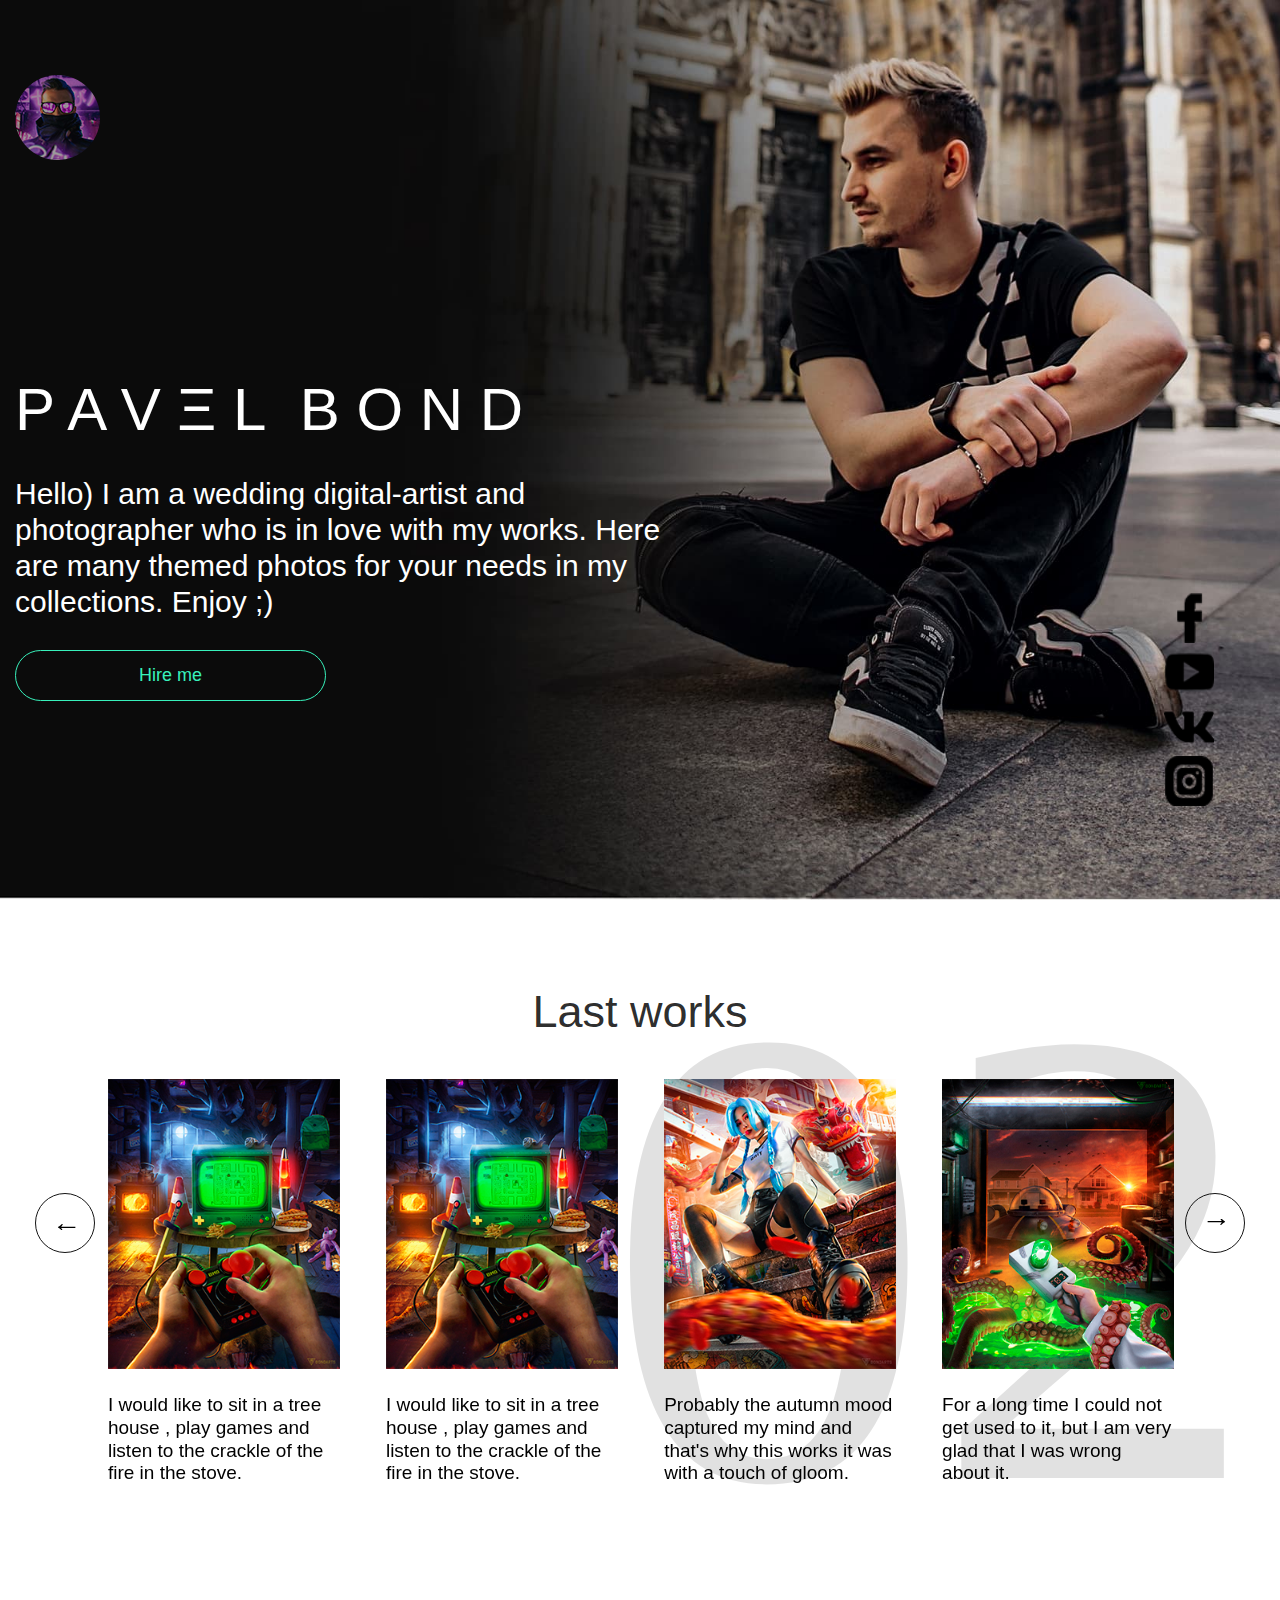
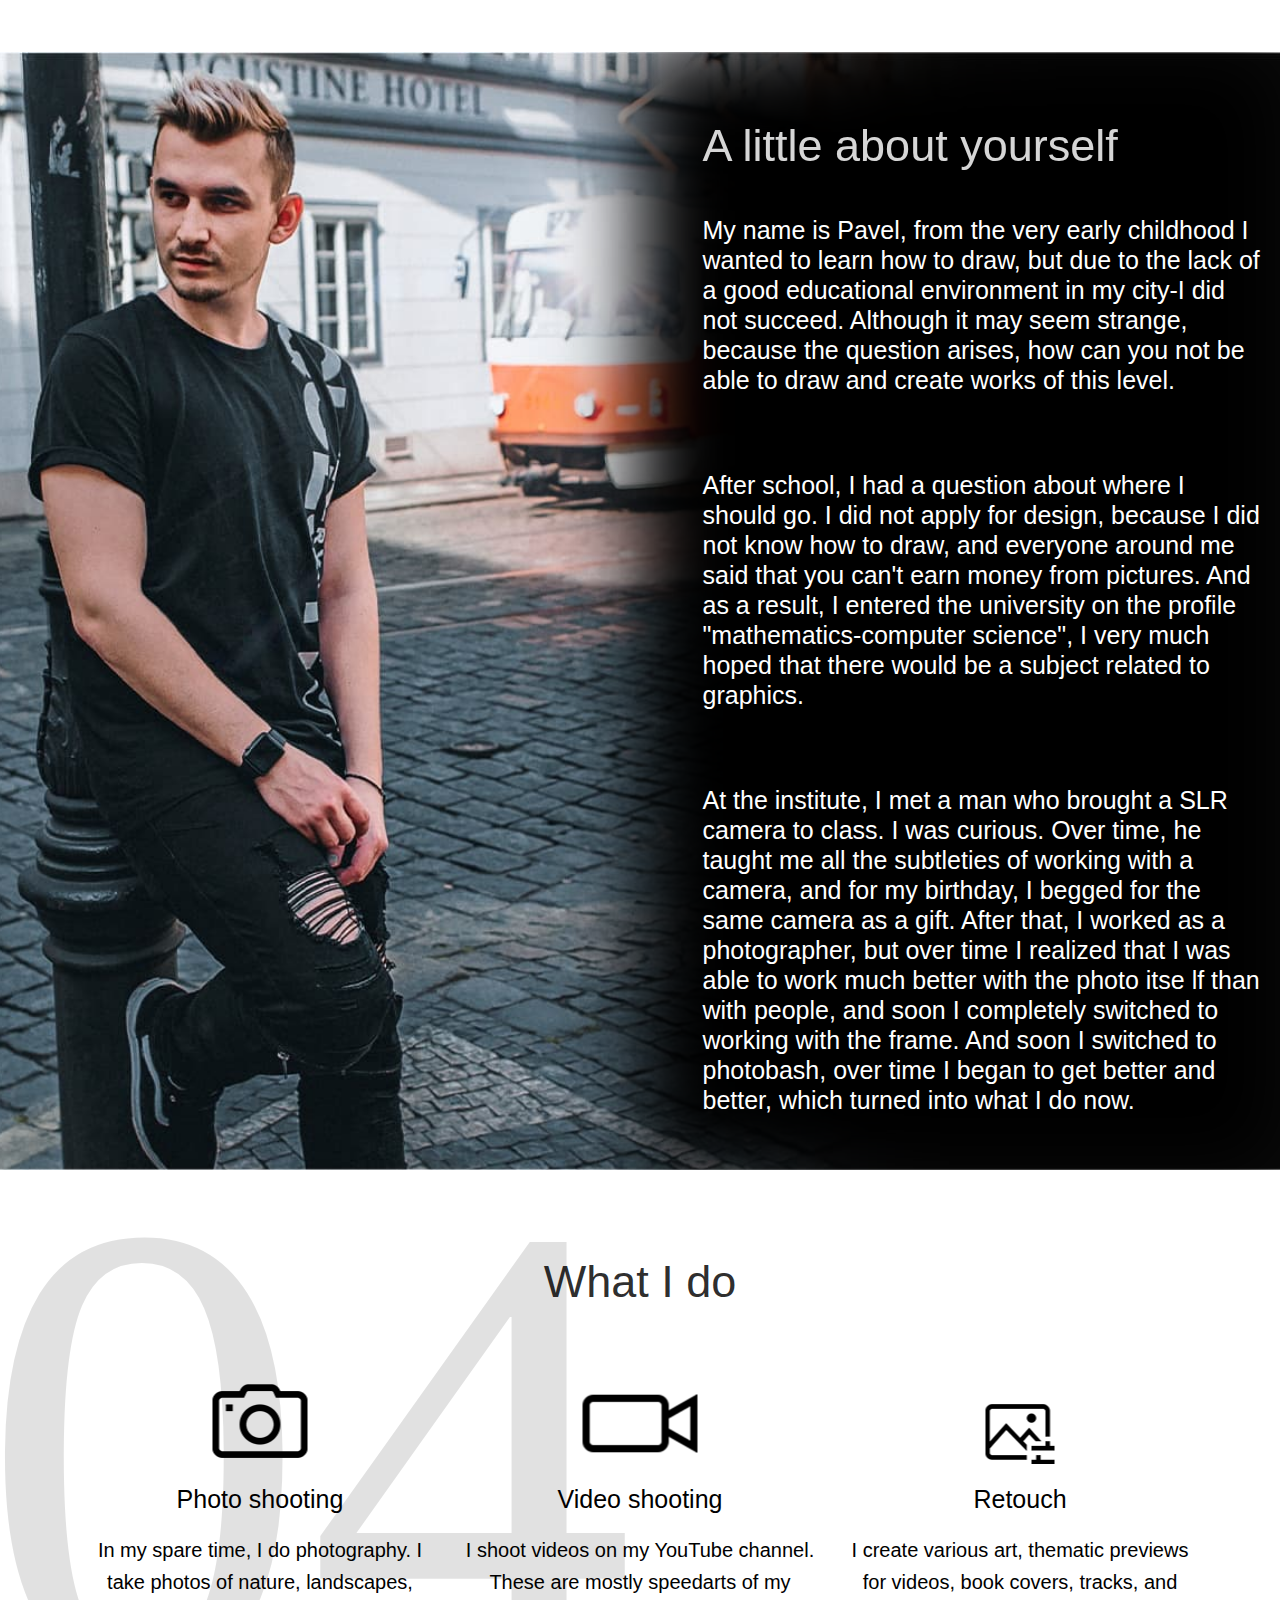
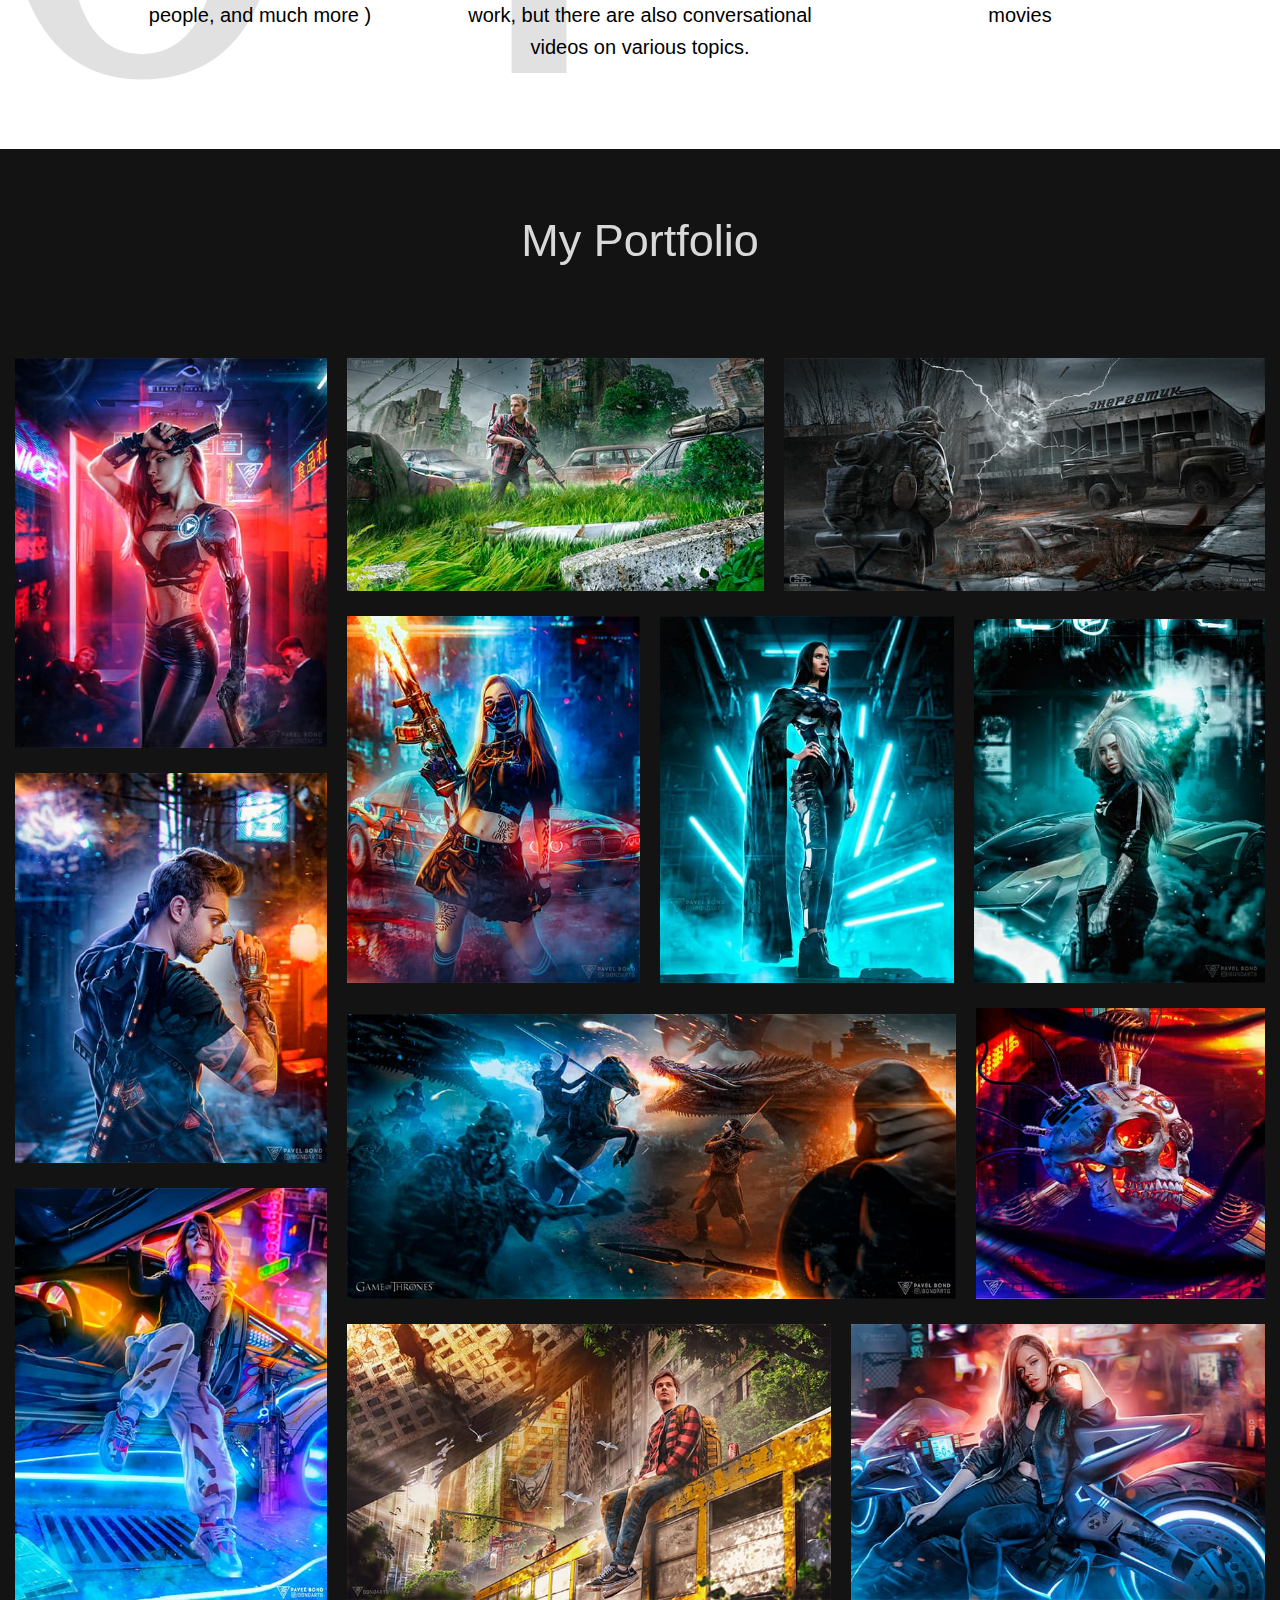
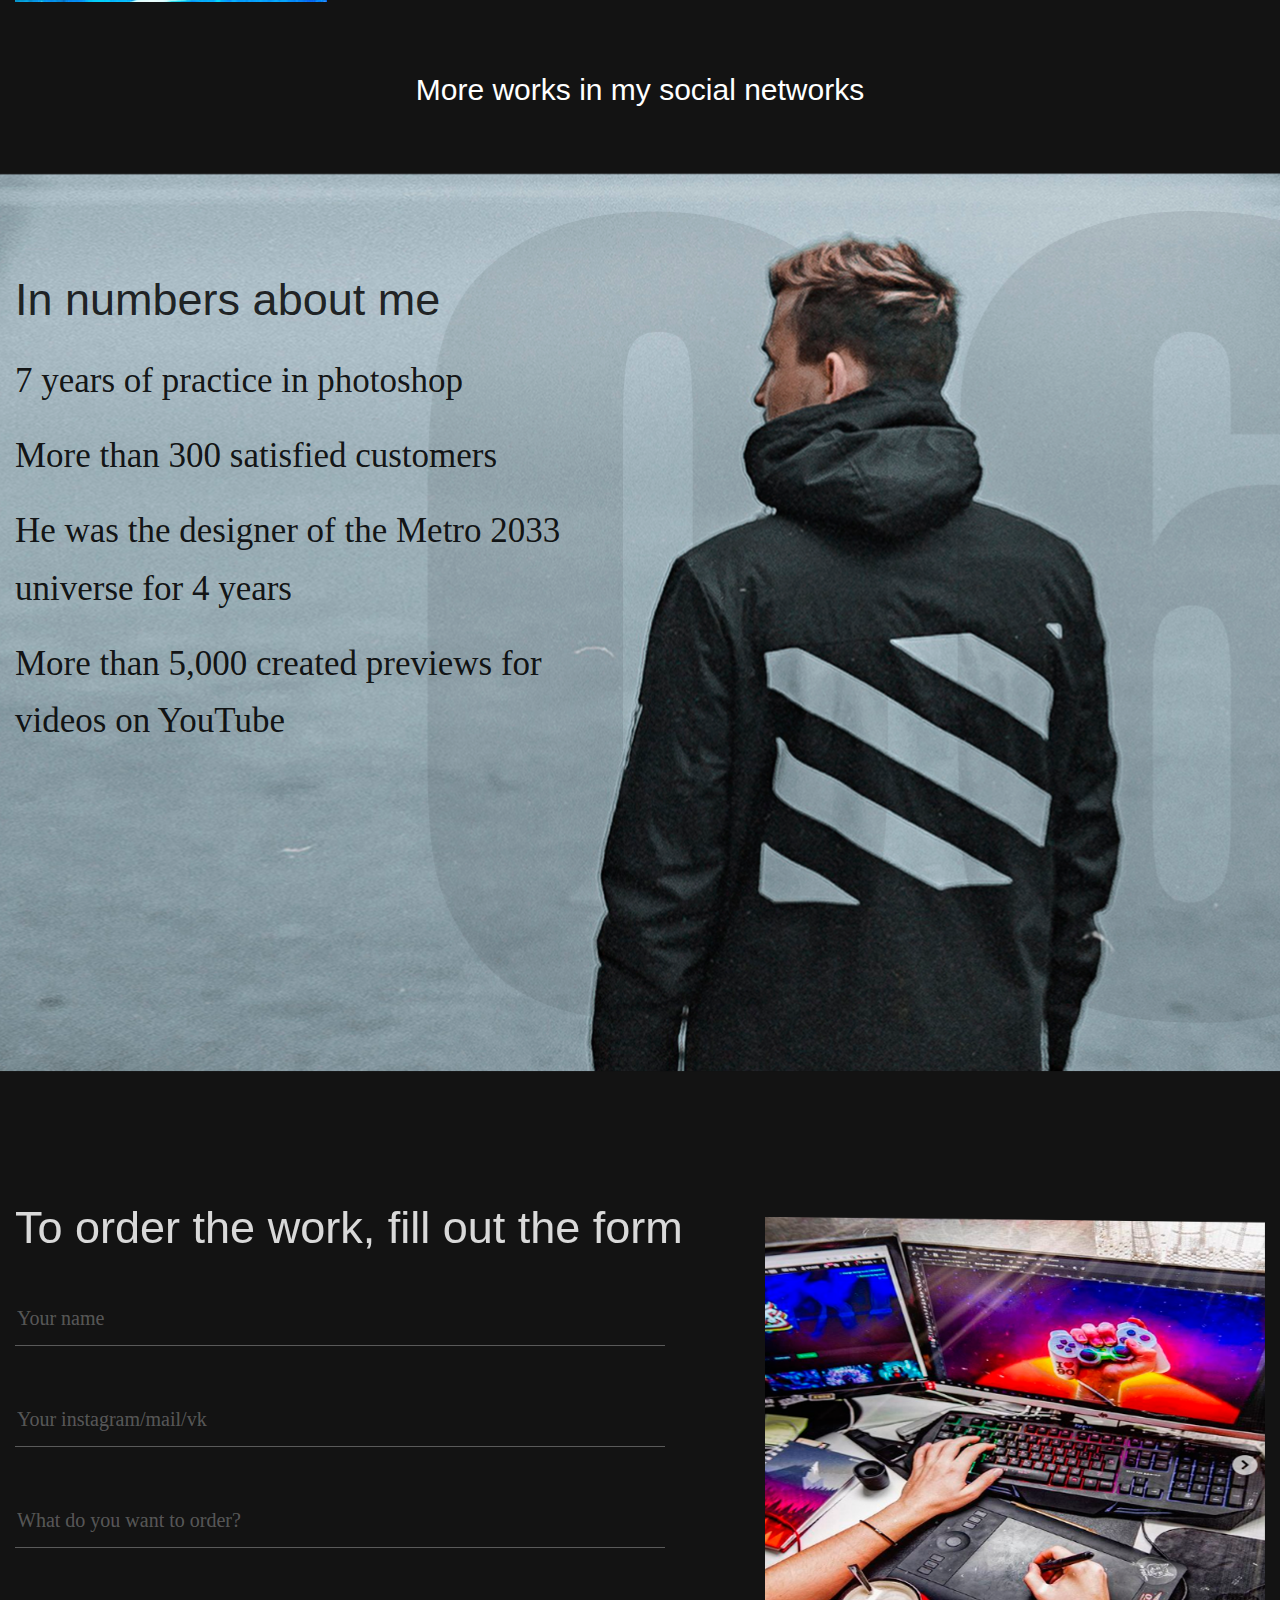
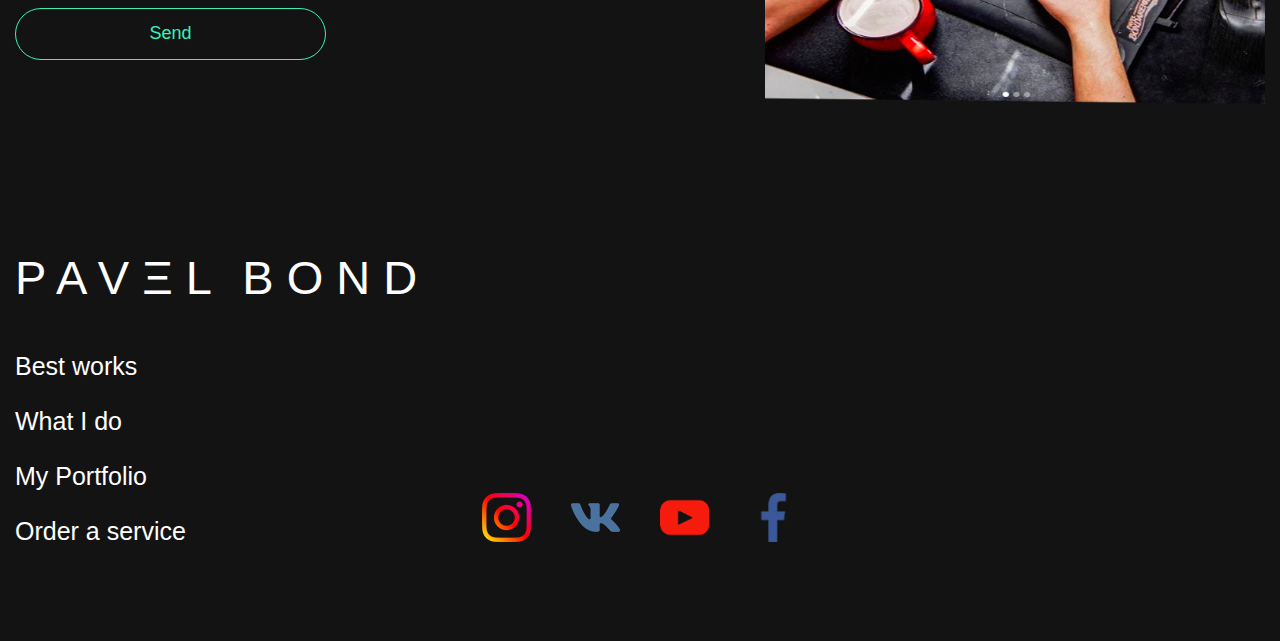
==== commit 6ed0fe77: "Add files via upload" ====
--- a/index.html
+++ b/index.html
@@ -25,7 +25,7 @@
         <div class="header__hero">
           <div class="header__hero-inner">
             <h1 class="name">
-              P A V Ξ L B O N D
+              P A V Ξ L <span class="name__last">B O N D</span>
             </h1>
             <div class="header__text">
               <p>Hello) I am a wedding digital-artist and photographer
@@ -37,19 +37,6 @@
             <a class="button" href="">Hire me</a>
           </div>
         </div>
-        <ul class="header__list">
-          <li class="header__slide">
-            <img class="header__img" src="images/header/1.jpg" alt="bond photographer">
-          </li>
-
-          <li class="header__slide">
-            <img class="header__img" src="images/header/1.jpg" alt="bond photographer">
-          </li>
-
-          <li class="header__slide">
-            <img class="header__img" src="images/header/1.jpg" alt="bond photographer">
-          </li>
-        </ul>
         <ul class="header__social">
           <li class="header__item">
             <a class="header__link" href="">
@@ -107,16 +94,49 @@
             </li>
 
             <li class="works__item">
-              <img class="works__img" src="images/works/2.png" alt="">
-              <div class="works__text">
-                <p>Well, soon 2020 will end and to be
-                  honest, I'm already looking forward
-                  to it, I want to believe that all this
-                  pisos will finally end and we
-                  will all exhale.
+              <img class="works__img" src="images/works/1.png" alt="">
+              <div class="works__text">
+                <p>I would like to sit in a tree
+                  house , play games and listen
+                  to the crackle of the fire in the
+                  stove.
                 </p>
               </div>
             </li>
+
+            <li class="works__item">
+              <img class="works__img" src="images/works/3.png" alt="">
+              <div class="works__text">
+                <p>Probably the autumn mood
+                  captured my mind and
+                  that's why this works
+                  it was with a touch of gloom.</p>
+              </div>
+            </li>
+
+            <li class="works__item">
+              <img class="works__img" src="images/works/4.png" alt="">
+              <div class="works__text">
+                <p>For a long time I could not get
+                  used to it, but I am very glad
+                  that I was wrong about it.
+                </p>
+              </div>
+            </li>
+
+            <li class="works__item">
+              <img class="works__img" src="images/works/5.jpg" alt="">
+              <div class="works__text">
+                <p>I'm probably one of the few
+                  who hasn't watched it yet
+                  Rick and Morty. Here I finally
+                  got to this series and
+                  realized that I was very wrong
+                  to postpone it for so long.
+                </p>
+              </div>
+            </li>
+
 
             <li class="works__item">
               <img class="works__img" src="images/works/3.png" alt="">
@@ -232,7 +252,7 @@
             <li class="portfolio__item-left">
               <img class="portfolio__img" src="images/portdolio/1.jpg" alt="">
               <a href="images/portdolio/1.jpg" class="portfolio__link" data-fancybox="images" data-width="2400"
-              data-height="1600">
+                data-height="1600">
                 <span class="portfolio__text"></span>
               </a>
             </li>
@@ -240,7 +260,7 @@
             <li class="portfolio__item-left">
               <img class="portfolio__img" src="images/portdolio/2.jpg" alt="">
               <a href="images/portdolio/2.jpg" class="portfolio__link" data-fancybox="images" data-width="2400"
-              data-height="1600">
+                data-height="1600">
                 <span class="portfolio__text"></span>
               </a>
             </li>
@@ -248,7 +268,7 @@
             <li class="portfolio__item-left">
               <img class="portfolio__img" src="images/portdolio/3.jpg" alt="">
               <a href="images/portdolio/3.jpg" class="portfolio__link" data-fancybox="images" data-width="2400"
-              data-height="1600">
+                data-height="1600">
                 <span class="portfolio__text"></span>
               </a>
             </li>
@@ -258,9 +278,9 @@
             <li class="portfolio__item">
               <ul class="portfolio__list-inner">
                 <li class="portfolio__item-inner">
-                  <img class="portfolio__img" src="images/portdolio/4.jpg" alt="">
+                  <img class="portfolio__img portfolio__img--display" src="images/portdolio/4.jpg" alt="">
                   <a href="images/portdolio/4.jpg" class="portfolio__link" data-fancybox="images" data-width="2400"
-                  data-height="1600">
+                    data-height="1600">
                     <span class="portfolio__text"></span>
                   </a>
                 </li>
@@ -268,7 +288,7 @@
                 <li class="portfolio__item-inner">
                   <img class="portfolio__img" src="images/portdolio/5.jpg" alt="">
                   <a href="images/portdolio/5.jpg" class="portfolio__link" data-fancybox="images" data-width="2400"
-                  data-height="1600">
+                    data-height="1600">
                     <span class="portfolio__text"></span>
                   </a>
                 </li>
@@ -280,7 +300,7 @@
                 <li class="portfolio__item-inner">
                   <img class="portfolio__img" src="images/portdolio/6.jpg" alt="">
                   <a href="images/portdolio/6.jpg" class="portfolio__link" data-fancybox="images" data-width="2400"
-                  data-height="1600">
+                    data-height="1600">
                     <span class="portfolio__text"></span>
                   </a>
                 </li>
@@ -288,15 +308,15 @@
                 <li class="portfolio__item-inner">
                   <img class="portfolio__img" src="images/portdolio/7.jpg" alt="">
                   <a href="images/portdolio/7.jpg" class="portfolio__link" data-fancybox="images" data-width="2400"
-                  data-height="1600">
-                    <span class="portfolio__text"></span>
-                  </a>
-                </li>
-
-                <li class="portfolio__item-inner">
-                  <img class="portfolio__img" src="images/portdolio/8.jpg" alt="">
+                    data-height="1600">
+                    <span class="portfolio__text"></span>
+                  </a>
+                </li>
+
+                <li class="portfolio__item-inner">
+                  <img class="portfolio__img portfolio__img--display" src="images/portdolio/8.jpg" alt="">
                   <a href="images/portdolio/8.jpg" class="portfolio__link" data-fancybox="images" data-width="2400"
-                  data-height="1600">
+                    data-height="1600">
                     <span class="portfolio__text"></span>
                   </a>
                 </li>
@@ -308,15 +328,15 @@
                 <li class="portfolio__item-inner">
                   <img class="portfolio__img" src="images/portdolio/9.jpg" alt="">
                   <a href="images/portdolio/9.jpg" class="portfolio__link" data-fancybox="images" data-width="2400"
-                  data-height="1600">
-                    <span class="portfolio__text"></span>
-                  </a>
-                </li>
-
-                <li class="portfolio__item-inner">
-                  <img class="portfolio__img" src="images/portdolio/10.jpg" alt="">
+                    data-height="1600">
+                    <span class="portfolio__text"></span>
+                  </a>
+                </li>
+
+                <li class="portfolio__item-inner">
+                  <img class="portfolio__img portfolio__img--display" src="images/portdolio/10.jpg" alt="">
                   <a href="images/portdolio/10.jpg" class="portfolio__link" data-fancybox="images" data-width="2400"
-                  data-height="1600">
+                    data-height="1600">
                     <span class="portfolio__text"></span>
                   </a>
                 </li>
@@ -326,21 +346,47 @@
             <li class="portfolio__item">
               <ul class="portfolio__list-inner">
                 <li class="portfolio__item-inner">
-                  <img class="portfolio__img" src="images/portdolio/11.jpg" alt="">
+                  <img class="portfolio__img portfolio__img--display" src="images/portdolio/11.jpg" alt="">
                   <a href="images/portdolio/11.jpg" class="portfolio__link" data-fancybox="images" data-width="2400"
-                  data-height="1600">
-                    <span class="portfolio__text"></span>
-                  </a>
-                </li>
-
-                <li class="portfolio__item-inner">
-                  <img class="portfolio__img" src="images/portdolio/12.jpg" alt="">
+                    data-height="1600">
+                    <span class="portfolio__text"></span>
+                  </a>
+                </li>
+
+                <li class="portfolio__item-inner">
+                  <img class="portfolio__img portfolio__img--display" src="images/portdolio/12.jpg" alt="">
                   <a href="images/portdolio/12.jpg" class="portfolio__link" data-fancybox="images" data-width="2400"
-                  data-height="1600">
+                    data-height="1600">
                     <span class="portfolio__text"></span>
                   </a>
                 </li>
               </ul>
+            </li>
+          </ul>
+
+          <ul class="portfolio__slider">
+            <li class="portfolio__slide">
+              <img class="portfolio__adaptive" src="images/portdolio/1.jpg" alt="">
+            </li>
+
+            <li class="portfolio__slide">
+              <img class="portfolio__adaptive" src="images/portdolio/2.jpg" alt="">
+            </li>
+
+            <li class="portfolio__slide">
+              <img class="portfolio__adaptive" src="images/portdolio/3.jpg" alt="">
+            </li>
+
+            <li class="portfolio__slide">
+              <img class="portfolio__adaptive" src="images/portdolio/6.jpg" alt="">
+            </li>
+
+            <li class="portfolio__slide">
+              <img class="portfolio__adaptive" src="images/portdolio/7.jpg" alt="">
+            </li>
+
+            <li class="portfolio__slide">
+              <img class="portfolio__adaptive " src="images/portdolio/8.jpg" alt="">
             </li>
           </ul>
         </div>
@@ -352,7 +398,7 @@
       <div class="container">
         <div class="numbers__inner">
           <div class="numbers__title">
-            <h2 class="title">In numbers about me</h2>
+            <h2 class="title title--cream">In numbers about me</h2>
           </div>
           <ul class="numbers__list">
             <li class="numbers__text">
@@ -397,7 +443,9 @@
     <div class="container container--smal">
       <div class="footer__inner">
         <nav class="footer__nav">
-          <h2 class="name name--small">P A V Ξ L B O N D</h2>
+          <h2 class="name name--small">P A V Ξ L 
+            <span class="name__last">B O N D</span>
+          </h2>
 
           <ul class="footer__list">
             <li class="footer__item">
--- a/css/style.min.css
+++ b/css/style.min.css
@@ -40,6 +40,8 @@
 *::before {
   -webkit-box-sizing: inherit;
   box-sizing: inherit;
+  min-height: 0;
+  min-width: 0;
 }
 
 ul,
@@ -2890,12 +2892,12 @@
 .button {
   display: inline-block;
   min-width: 311px;
-  font-family: "MyriadPro";
+  font-family: "MyriadPro", sans-serif;
   font-size: 18px;
+  color: #38f1bb;
   text-align: center;
   text-decoration: none;
   padding: 14px;
-  color: #38f1bb;
   border: 1px solid #38f1bb;
   border-radius: 28px;
   background-image: -o-linear-gradient(135deg, #38f1bb 70%, transparent 30%);
@@ -2944,6 +2946,10 @@
   margin-bottom: 45px;
 }
 
+.name__last {
+  padding-left: 19px;
+}
+
 .svg-footer {
   width: 49px;
   height: 49px;
@@ -2951,10 +2957,12 @@
 
 .header {
   position: relative;
-  background-image: url(../images/bg.png);
+  background-image: url(../images/bg.jpg);
   background-repeat: no-repeat;
-  background-position: -10px;
   font-family: "Arial", sans-serif;
+  background-position: right top;
+  background-size: cover;
+  background-attachment: fixed;
   height: 100vh;
   overflow: hidden;
 }
@@ -2974,26 +2982,9 @@
   max-width: 695px;
 }
 
-.header__title {
-  font-size: 60px;
-  margin-bottom: 30px;
-}
-
 .header__text {
   font-size: 30px;
   margin-bottom: 30px;
-}
-
-.header__list {
-  position: absolute;
-  right: 0;
-  top: 0;
-  z-index: -1;
-}
-
-.header__img {
-  -o-object-position: 0 -45px;
-  object-position: 0 -45px;
 }
 
 .header__social {
@@ -3012,6 +3003,7 @@
   padding-bottom: 58px;
   position: relative;
   background-color: #fff;
+  overflow: hidden;
 }
 
 .works::after {
@@ -3028,6 +3020,11 @@
   color: rgba(0,0,0,0.119);
 }
 
+.works__inner {
+  position: relative;
+  z-index: 2;
+}
+
 .works__title {
   text-align: center;
   margin-bottom: 40px;
@@ -3037,32 +3034,90 @@
   display: -webkit-box;
   display: -ms-flexbox;
   display: flex;
-  -ms-flex-pack: distribute;
-  justify-content: space-around;
+  padding: 0 70px;
 }
 
 .works__item {
   display: inline-block;
   min-height: 555px;
+  font-family: "Cambria", sans-serif;
   font-size: 22px;
-  font-family: "Cambria", sans-serif;
   color: #000;
+  padding: 0 10px;
 }
 
 .works__img {
-  margin-bottom: 35px;
-  min-height: 363px;
+  margin-bottom: 25px;
+  max-height: 363px;
 }
 
 .works__text {
+  min-width: 100%;
   width: 0;
-  min-width: 100%;
+}
+
+.slick-slider {
+  position: static;
+}
+
+.slick-initialized .slick-slide {
+  display: -webkit-box;
+  display: -ms-flexbox;
+  display: flex;
+  -webkit-box-pack: center;
+  -ms-flex-pack: center;
+  justify-content: center;
+}
+
+.slick-arrow {
+  position: absolute;
+  top: 40%;
+  z-index: 2;
+  background-color: transparent;
+  font-size: 0;
+  width: 60px;
+  height: 60px;
+  border-radius: 50%;
+  border: 1px solid #131313;
+}
+
+.slick-arrow::after {
+  position: absolute;
+  top: 25px;
+  right: 14px;
+  width: 27px;
+  height: 11px;
+  content: "";
+  background-image: url(../../images/arrow.svg);
+}
+
+.slick-prev {
+  left: 20px;
+}
+
+.slick-next {
+  right: 20px;
+}
+
+.slick-next::after {
+  -webkit-transform: rotate(180deg);
+  -ms-transform: rotate(180deg);
+  transform: rotate(180deg);
 }
 
 .about {
+  padding-bottom: 40px;
+  position: relative;
+  z-index: 2;
   background-image: url(../images/about-bg.jpg);
   background-repeat: no-repeat;
   background-size: cover;
+  background-position: left top;
+  overflow: hidden;
+}
+
+.about::after {
+  display: none;
 }
 
 .about__inner {
@@ -3097,6 +3152,7 @@
   position: relative;
   padding: 70px 0;
   background-color: #fff;
+  overflow: hidden;
 }
 
 .skills::after {
@@ -3130,9 +3186,12 @@
   -webkit-box-align: center;
   -ms-flex-align: center;
   align-items: center;
-  -webkit-box-pack: justify;
-  -ms-flex-pack: justify;
-  justify-content: space-between;
+  -webkit-box-align: start;
+  -ms-flex-align: start;
+  align-items: flex-start;
+  -webkit-box-pack: center;
+  -ms-flex-pack: center;
+  justify-content: center;
   color: #000;
 }
 
@@ -3140,6 +3199,11 @@
   position: relative;
   max-width: 350px;
   text-align: center;
+  margin-right: 30px;
+}
+
+.skills__item:last-child {
+  margin-right: 0;
 }
 
 .skills__item::after {
@@ -3188,6 +3252,7 @@
 .portfolio {
   padding: 70px 0;
   background-color: #131313;
+  overflow: hidden;
 }
 
 .portfolio__title {
@@ -3263,9 +3328,45 @@
   display: block;
   font-family: "Impact", sans-serif;
   font-size: 30px;
-  line-height: 1.2;
   color: #fff;
   text-align: center;
+}
+
+.portfolio__slider {
+  display: none;
+}
+
+.portfolio__slide {
+  max-width: 275px;
+  padding: 0 10px;
+}
+
+.portfolio-arrow {
+  position: absolute;
+  top: 40%;
+  z-index: 2;
+  background-color: transparent;
+  font-size: 0;
+}
+
+.portfolio-prev {
+  left: 0;
+  -webkit-transform: translate(-43px);
+  -ms-transform: translate(-43px);
+  transform: translate(-43px);
+}
+
+.portfolio-next {
+  right: 0;
+  -webkit-transform: rotate(180deg) translate(-43px);
+  -ms-transform: rotate(180deg) translate(-43px);
+  transform: rotate(180deg) translate(-43px);
+}
+
+.portfolio-next::after {
+  -webkit-transform: rotate(180deg);
+  -ms-transform: rotate(180deg);
+  transform: rotate(180deg);
 }
 
 .numbers {
@@ -3273,6 +3374,7 @@
   background-image: url(../images/num.png);
   background-repeat: no-repeat;
   background-size: cover;
+  background-position: right top;
 }
 
 .numbers__inner {
@@ -3322,6 +3424,9 @@
 .form__input {
   display: block;
   width: 100%;
+  font-size: 20px;
+  font-family: "Cambria", sans-serif;
+  color: rgba(255,255,255,0.302);
   background-color: transparent;
   border: none;
   border-bottom: 1px solid;
@@ -3407,6 +3512,10 @@
   -ms-flex-pack: center;
   justify-content: center;
   margin-right: 40px;
+}
+
+.footer__contanct:last-child {
+  margin-right: 0;
 }
 
 .footer__contanct:hover::after {
@@ -3430,6 +3539,270 @@
   transition: opacity 0.3s;
 }
 
+@media (max-width: 1600px) {
+  .works__item {
+    font-size: 19px;
+  }
+
+  .works__img {
+    max-height: 290px;
+  }
+
+  .slick-arrow {
+    top: 35%;
+  }
+
+  .numbers {
+    background-position: right -200px top;
+  }
+}
+
+@media (max-width: 1440px) {
+  .header {
+    background-position: right -100px top;
+  }
+
+  .works__item {
+    min-height: 500px;
+  }
+
+  .about {
+    background-position: left -150px top;
+  }
+
+  .about::after {
+    display: block;
+    position: absolute;
+    right: 0;
+    top: 0;
+    content: "";
+    width: 50%;
+    height: 100%;
+    -webkit-filter: blur(40px);
+    filter: blur(40px);
+    z-index: -1;
+    background-color: #000;
+  }
+
+  .portfolio {
+    padding: 50px 0;
+  }
+
+  .form {
+    padding-bottom: 0;
+  }
+
+  .form__inner {
+    background-size: 500px;
+    background-position: right center;
+  }
+
+  .form__form {
+    max-width: 650px;
+  }
+}
+
+@media (max-width: 1440px) and (max-width: 979px) {
+  .about::after {
+    width: 65%;
+  }
+}
+
+@media (max-width: 1199px) {
+  .header {
+    background-position: right -300px top;
+  }
+
+  .header__social {
+    display: none;
+  }
+
+  .about {
+    background-position: left -150px top;
+  }
+
+  .about__text {
+    min-height: 700px;
+    font-size: 22px;
+  }
+
+  .about__text p+p {
+    margin-top: 45px;
+  }
+
+  .skills {
+    padding: 50px 0;
+  }
+
+  .portfolio {
+    padding: 40px 0;
+  }
+
+  .portfolio__title {
+    margin-bottom: 50px;
+  }
+
+  .portfolio__inner {
+    margin-bottom: 50px;
+  }
+
+  .portfolio__left {
+    display: none;
+  }
+
+  .numbers {
+    background-position: right -440px top;
+    min-height: 800px;
+  }
+
+  .form__inner {
+    background-image: none;
+    padding-top: 0;
+    padding-bottom: 90px;
+  }
+}
+
+@media (max-width: 979px) {
+  .title--cream {
+    color: rgba(255,255,255,0.8);
+  }
+
+  .name--small {
+    text-align: center;
+    padding-bottom: 100px;
+  }
+
+  .svg {
+    fill: green;
+  }
+
+  .works {
+    padding-top: 60px;
+    padding-bottom: 40px;
+  }
+
+  .works__item {
+    min-height: 400px;
+  }
+
+  .about {
+    background-position: left -250px top;
+  }
+
+  .about__desc {
+    width: 60%;
+  }
+
+  .skills {
+    padding: 40px 0;
+  }
+
+  .portfolio {
+    padding: 30px 0;
+  }
+
+  .portfolio__title {
+    margin-bottom: 35px;
+  }
+
+  .portfolio__inner {
+    margin-bottom: 20px;
+  }
+
+  .portfolio__text {
+    font-size: 25px;
+  }
+
+  .numbers__text {
+    color: rgba(255,255,255,0.8);
+  }
+
+  .form {
+    padding-top: 40px;
+  }
+
+  .footer {
+    padding-top: 30px;
+    padding-bottom: 0;
+  }
+
+  .footer__list {
+    display: none;
+  }
+}
+
+@media (max-width: 767px) {
+  .title {
+    font-size: 35px;
+  }
+
+  .name {
+    font-size: 40px;
+  }
+
+  .name--small {
+    padding-bottom: 80px;
+  }
+
+  .svg-footer {
+    width: 40px;
+    height: 40px;
+  }
+
+  .header__text {
+    max-width: 400px;
+    font-size: 25px;
+  }
+
+  .works {
+    padding-top: 40px;
+    padding-bottom: 30px;
+  }
+
+  .works__item {
+    min-height: 350px;
+  }
+
+  .skills__list {
+    -webkit-box-align: center;
+    -ms-flex-align: center;
+    align-items: center;
+    -webkit-box-orient: vertical;
+    -webkit-box-direction: normal;
+    -ms-flex-direction: column;
+    flex-direction: column;
+  }
+
+  .skills__item {
+    margin-bottom: 150px;
+    margin-right: 0;
+  }
+
+  .skills__item:last-child {
+    margin-bottom: 0;
+  }
+
+  .portfolio__img--display {
+    display: none;
+  }
+
+  .numbers__text {
+    font-size: 30px;
+  }
+
+  .numbers__text {
+    font-size: 25px;
+  }
+
+  .form {
+    padding-top: 20px;
+  }
+
+  .form__inner {
+    padding-bottom: 40px;
+  }
+}
+
 @media all and (max-width: 576px) {
   .fancybox-thumbs {
     width: 110px;
@@ -3441,6 +3814,177 @@
 
   .fancybox-thumbs__list a {
     max-width: calc(100% - 10px);
+  }
+}
+
+@media (max-width: 567px) {
+  .button {
+    min-width: 200px;
+  }
+
+  .logo {
+    position: absolute;
+    top: 15px;
+    left: 15px;
+  }
+
+  .title {
+    font-size: 28px;
+  }
+
+  .title--cream {
+    color: rgba(255,255,255,0.9);
+  }
+
+  .name {
+    font-size: 30px;
+  }
+
+  .name--small {
+    padding-bottom: 60px;
+    margin-bottom: 10px;
+  }
+
+  .header {
+    background-position: right -250px top;
+  }
+
+  .header__hero {
+    height: 100vh;
+  }
+
+  .header__text {
+    max-width: 270px;
+    font-size: 20px;
+  }
+
+  .works {
+    padding-top: 20px;
+    padding-bottom: 0;
+  }
+
+  .works__inner {
+    max-width: 300px;
+    margin: 0 auto;
+  }
+
+  .works__list {
+    padding: 0;
+  }
+
+  .works__item {
+    font-size: 16px;
+  }
+
+  .works__img {
+    max-height: 363px;
+    margin-bottom: 10px;
+  }
+
+  .slick-arrow {
+    width: 50px;
+    height: 50px;
+    border-radius: unset;
+    border: 25px solid transparent;
+    border-right: 20px solid #131313;
+  }
+
+  .slick-arrow::after {
+    display: none;
+  }
+
+  .slick-prev {
+    left: 0;
+    -webkit-transform: translate(-50px);
+    -ms-transform: translate(-50px);
+    transform: translate(-50px);
+  }
+
+  .slick-next {
+    right: 0;
+    -webkit-transform: rotate(180deg) translate(-50px);
+    -ms-transform: rotate(180deg) translate(-50px);
+    transform: rotate(180deg) translate(-50px);
+  }
+
+  .about {
+    padding-top: 30px;
+    padding-bottom: 30px;
+    background-image: none;
+    background-color: #131313;
+  }
+
+  .about__inner {
+    padding-top: 0;
+  }
+
+  .about__desc {
+    width: 100%;
+  }
+
+  .about__text {
+    font-size: 20px;
+  }
+
+  .skills__title {
+    margin-bottom: 150px;
+  }
+
+  .skills__item {
+    margin-bottom: 130px;
+  }
+
+  .portfolio {
+    padding: 10px 0;
+  }
+
+  .portfolio__list {
+    display: none;
+  }
+
+  .portfolio__text {
+    font-size: 20px;
+  }
+
+  .portfolio__slider {
+    position: relative;
+    max-width: 300px;
+    margin: 0 auto;
+    display: -webkit-box;
+    display: -ms-flexbox;
+    display: flex;
+  }
+
+  .portfolio-arrow {
+    width: 50px;
+    height: 50px;
+    border-radius: unset;
+    border: 25px solid transparent;
+    border-right: 20px solid #fff;
+  }
+
+  .numbers {
+    min-height: 650px;
+  }
+
+  .numbers__inner {
+    padding-top: 40px;
+  }
+
+  .numbers__text {
+    color: rgba(255,255,255,0.9);
+  }
+
+  .form__inner {
+    padding-bottom: 20px;
+  }
+
+  .form__input {
+    margin-bottom: 40px;
+  }
+
+  .footer__contanct {
+    margin-right: 25px;
   }
 }
 
@@ -3480,4 +4024,58 @@
       padding-right: max(12px,env(safe-area-inset-right));
     }
 }
+}
+
+@media (max-height: 414px) {
+  .button {
+    min-width: 250px;
+    padding: 12px;
+  }
+
+  .logo {
+    position: absolute;
+    top: 15px;
+    left: 15px;
+    max-width: 60px;
+  }
+
+  .title {
+    font-size: 28px;
+  }
+
+  .name {
+    font-size: 30px;
+    margin-bottom: 15px;
+  }
+
+  .header {
+    background-position: right top;
+  }
+
+  .header__inner {
+    padding-top: 25px;
+  }
+
+  .header__hero {
+    max-width: 500px;
+    height: 100vh;
+  }
+
+  .header__text {
+    font-size: 20px;
+    margin-bottom: 15px;
+  }
+
+  .numbers {
+    min-height: 500px;
+    background-position: right -200px top;
+  }
+
+  .numbers__inner {
+    padding-top: 40px;
+  }
+
+  .form__inner {
+    padding-bottom: 20px;
+  }
 }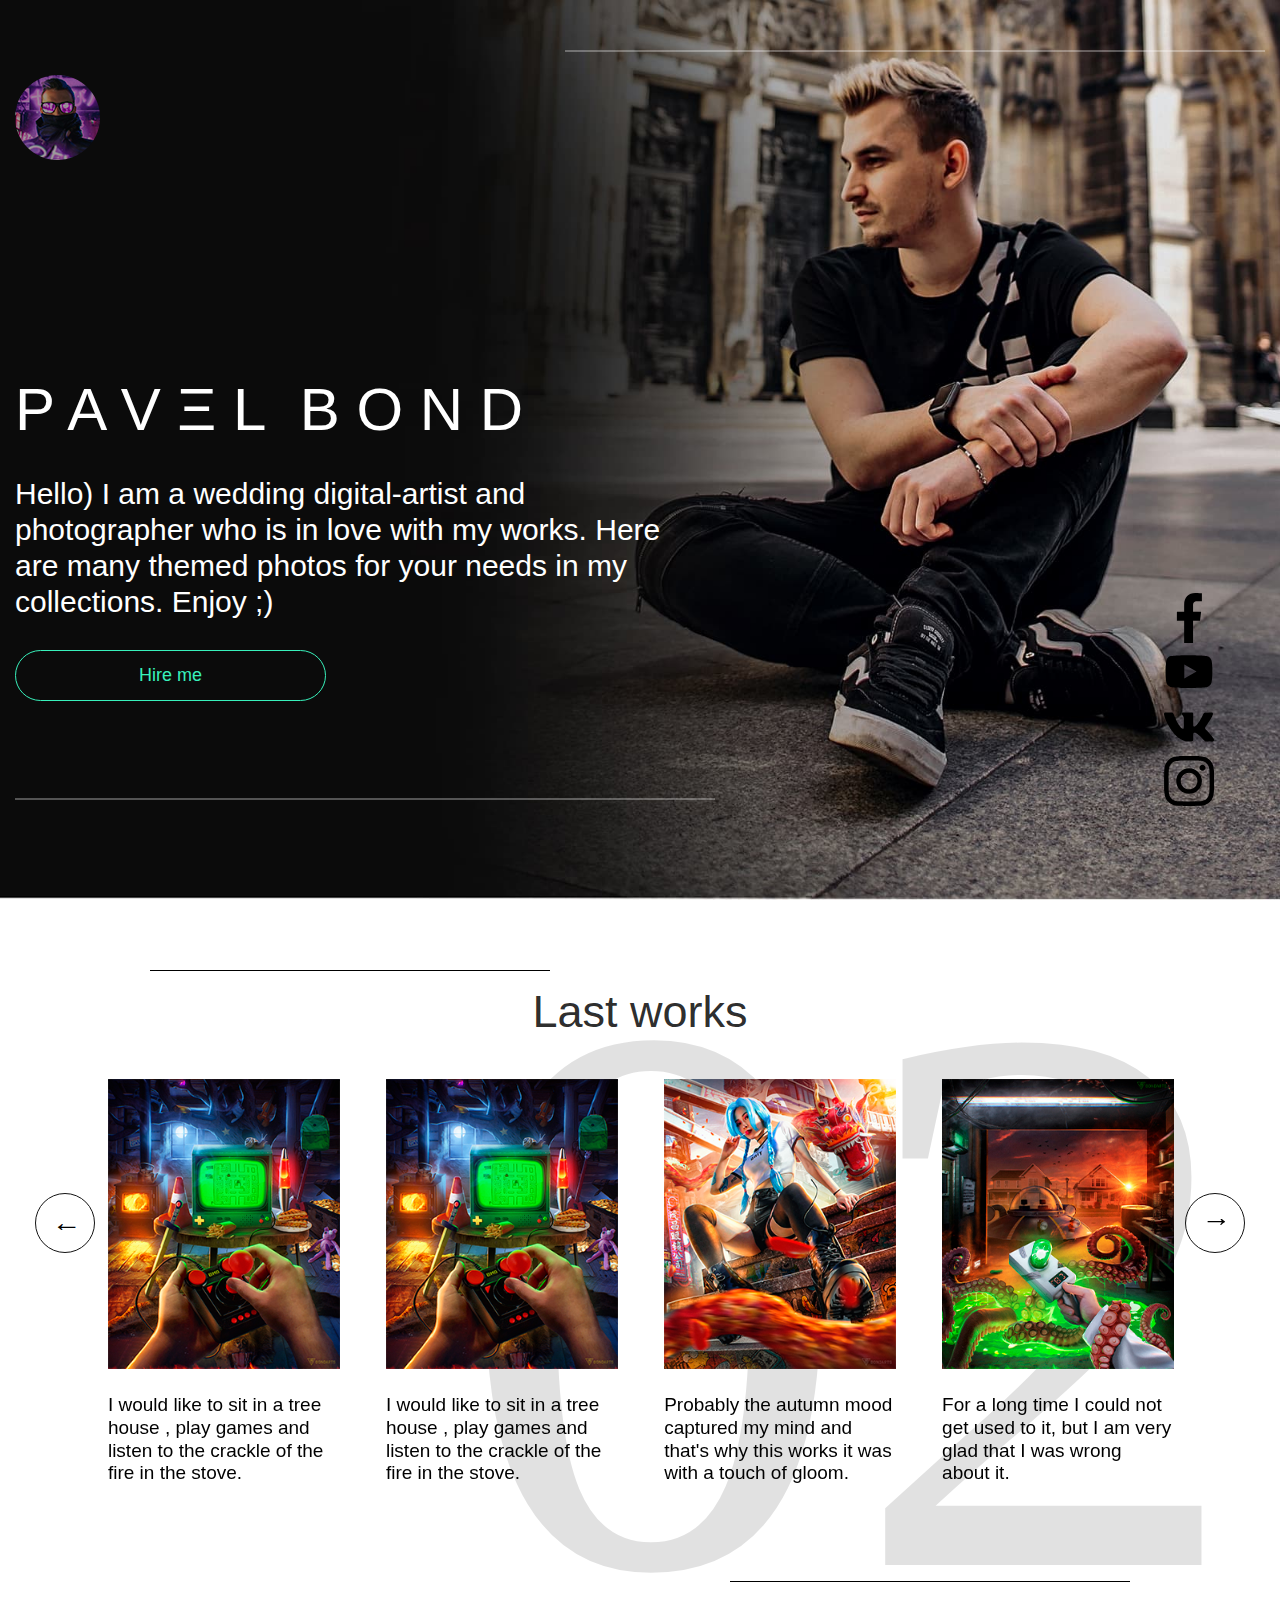
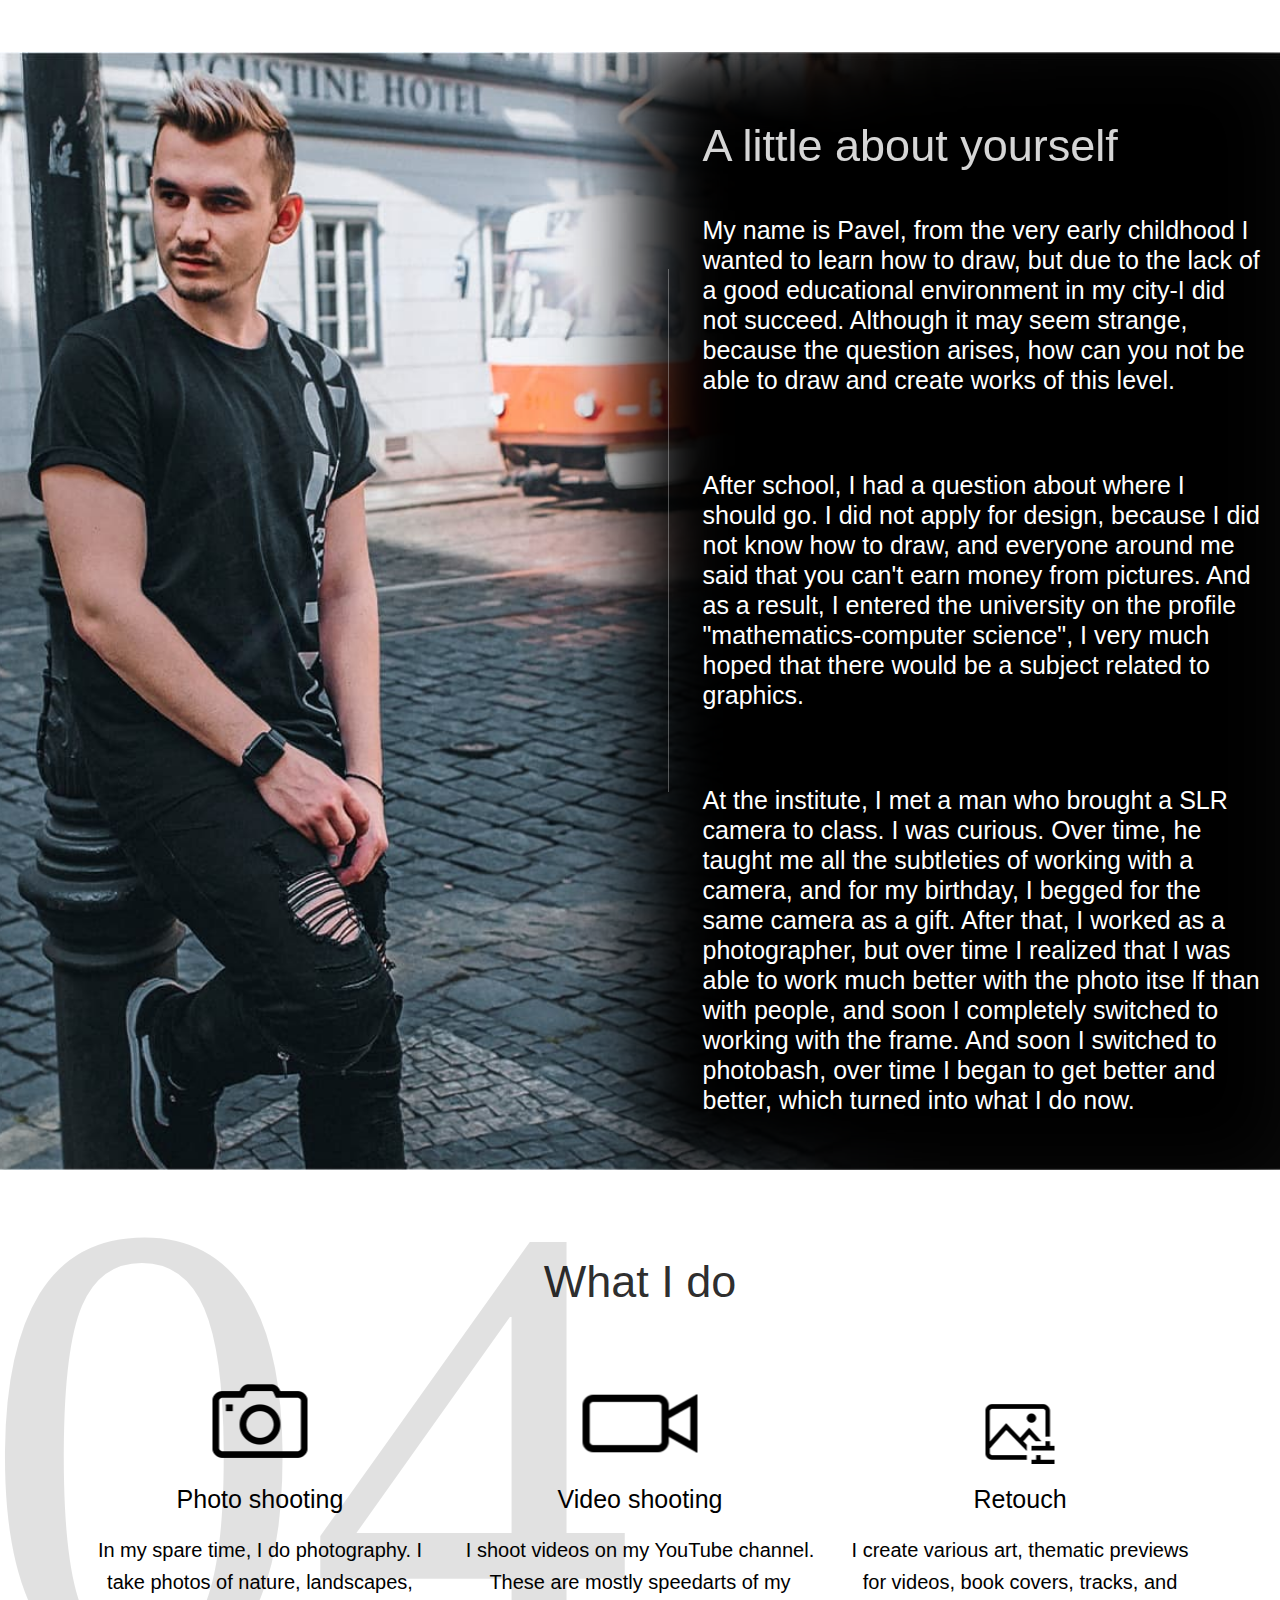
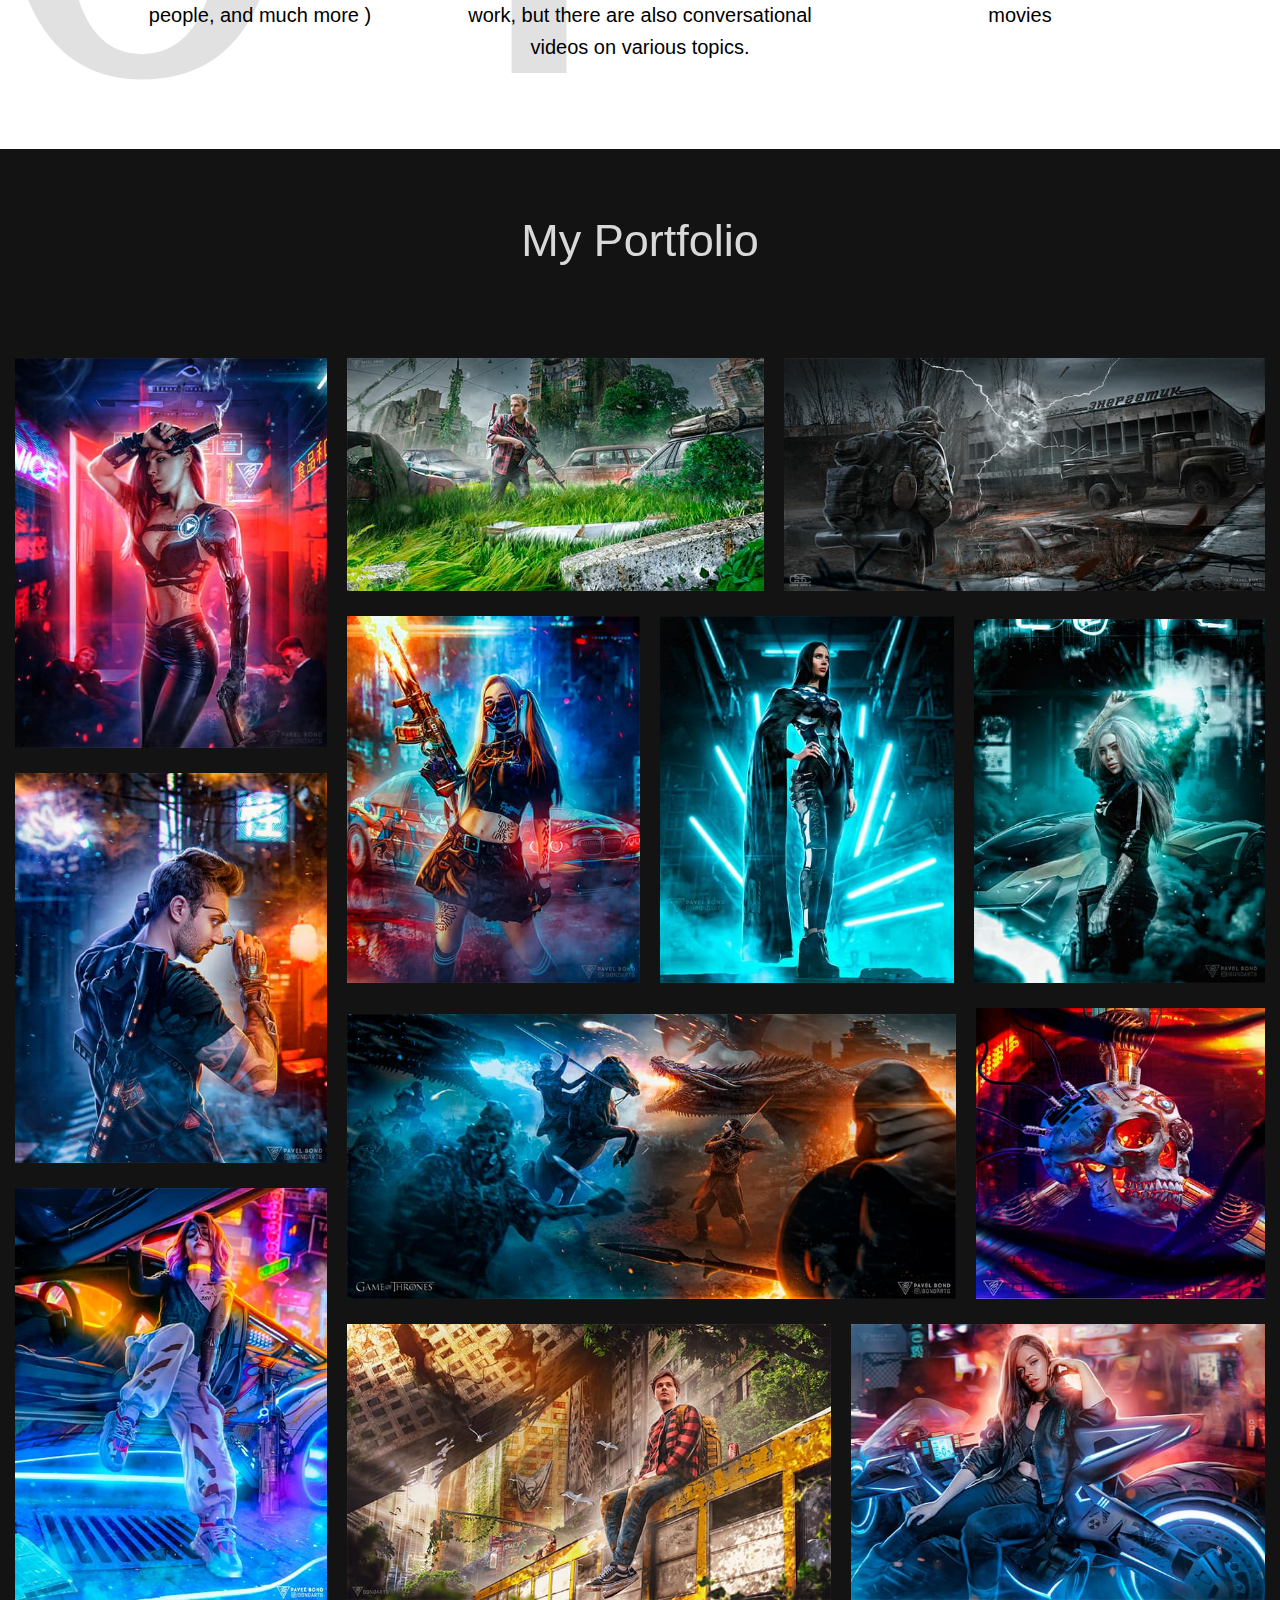
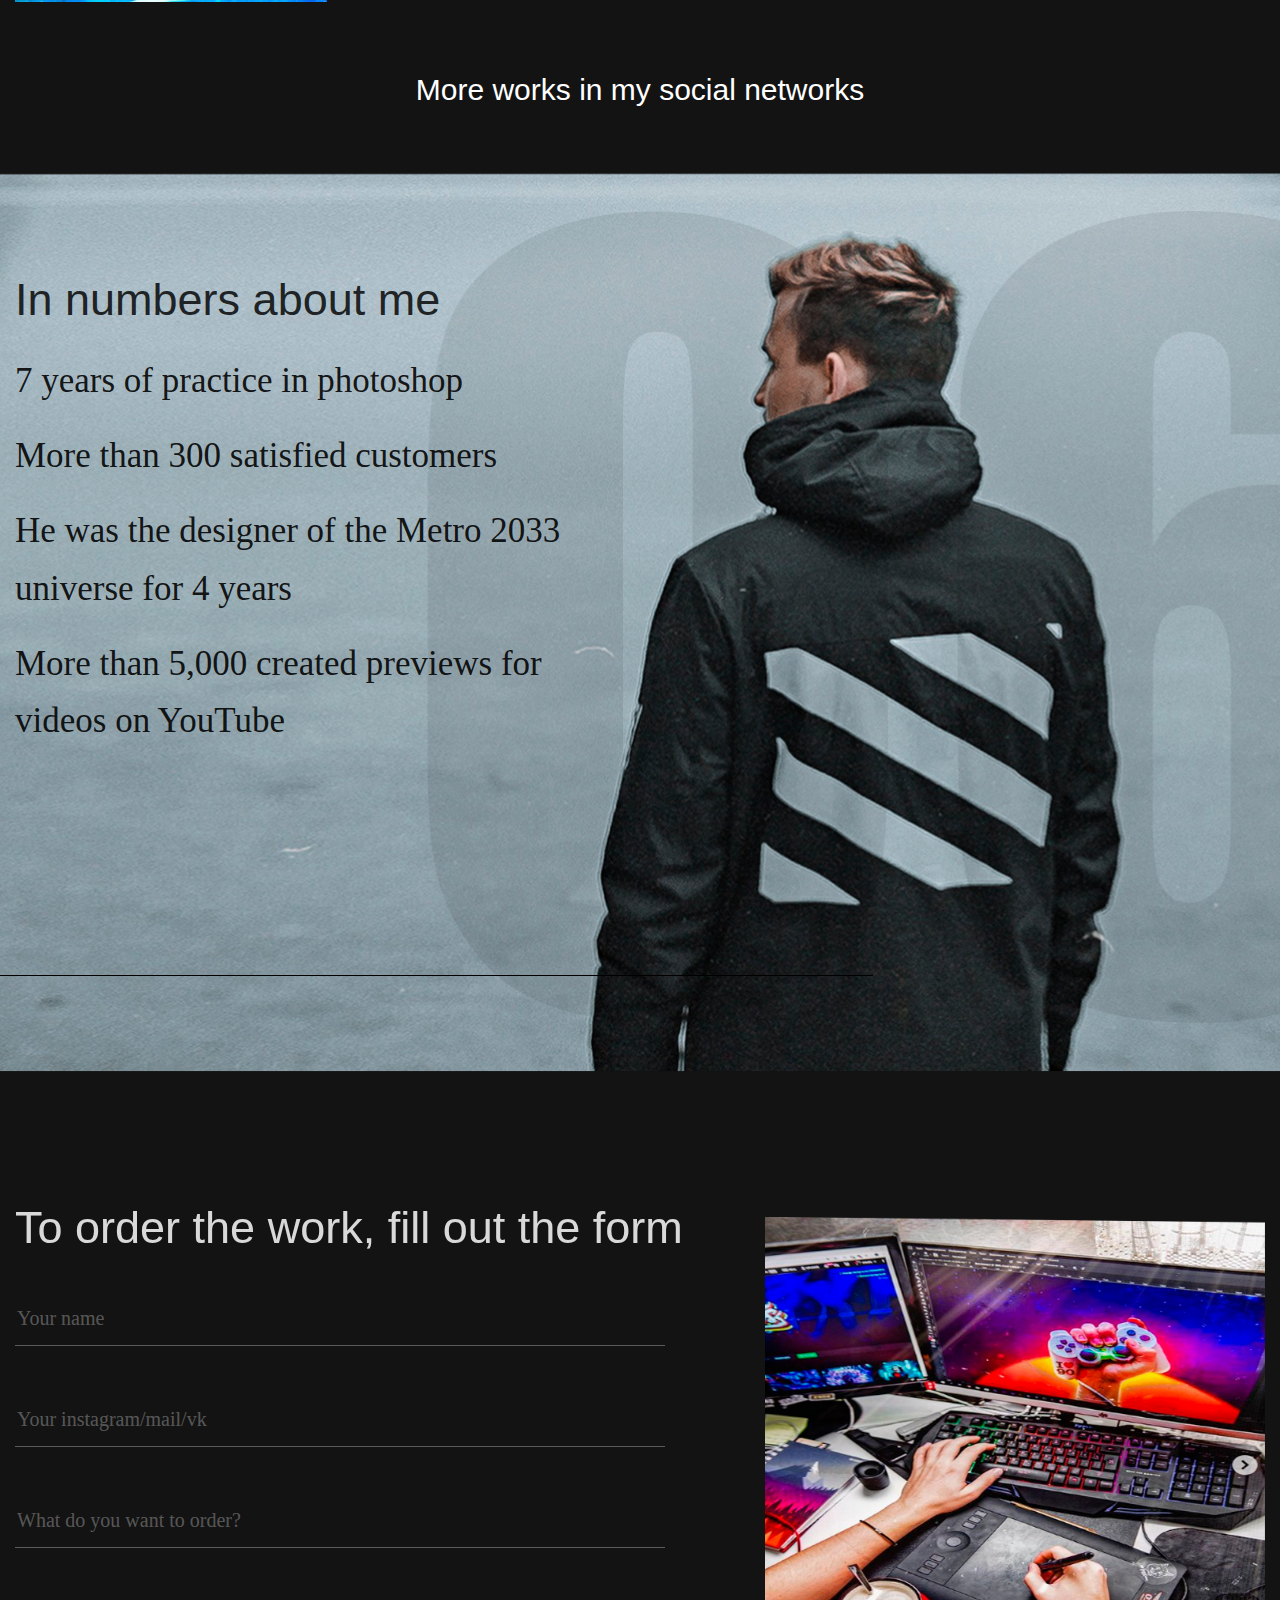
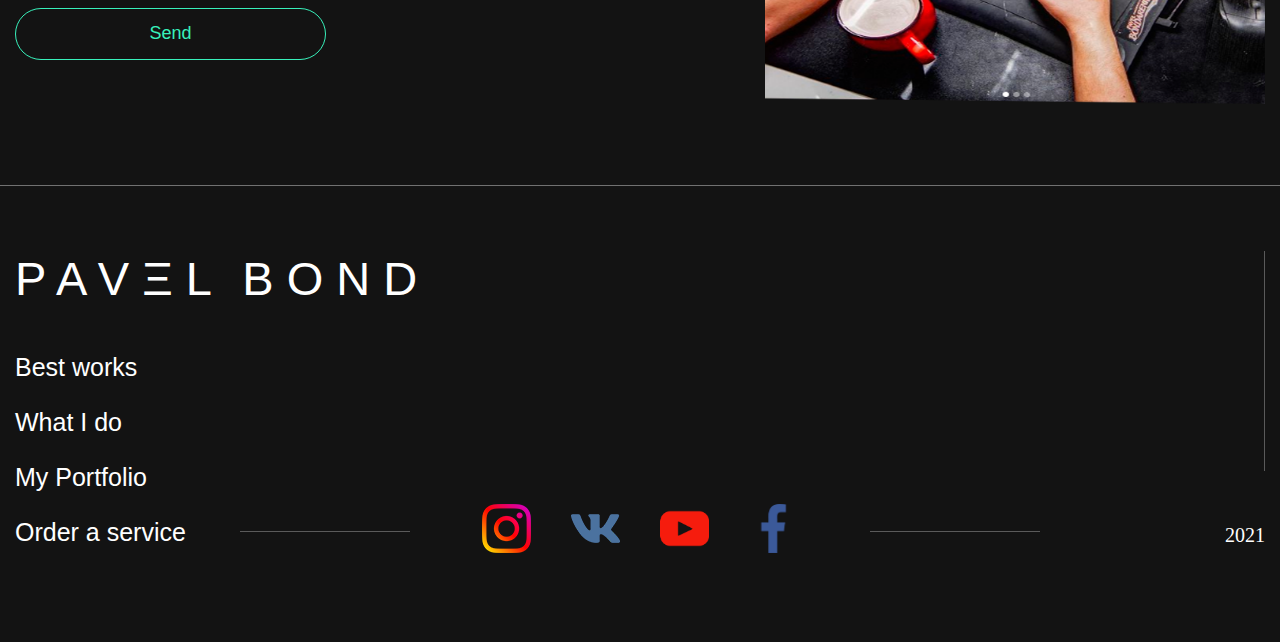
==== commit 41c4dcb3: "Add files via upload" ====
--- a/index.html
+++ b/index.html
@@ -6,16 +6,18 @@
   <meta http-equiv="X-UA-Compatible" content="IE=edge">
   <meta name="viewport" content="width=device-width, initial-scale=1.0">
   <title>P A V Ξ L B O N D</title>
+  <link rel="apple-touch-icon" sizes="76x76" href="images/favicon/apple-touch-icon.png">
+  <link rel="icon" type="image/png" sizes="32x32" href="images/favicon/favicon-32x32.png">
+  <link rel="icon" type="image/png" sizes="16x16" href="images/favicon/favicon-16x16.png">
+  <link rel="manifest" href="/site.webmanifest">
+  <link rel="mask-icon" href="/safari-pinned-tab.svg" color="#5bbad5">
+  <meta name="msapplication-TileColor" content="#da532c">
+  <meta name="theme-color" content="#ffffff">
   <link rel="manifest" href="/manifest.json">
-  <meta name="msapplication-TileColor" content="#ffffff">
-  <meta name="msapplication-TileImage" content="/ms-icon-144x144.png">
-  <meta name="theme-color" content="#ffffff">
   <link rel="stylesheet" href="css/style.min.css">
 </head>
 
-
-<body>
-
+<body id="body">
   <header class="header">
     <div class="container">
       <div class="header__inner">
@@ -34,20 +36,20 @@
                 Enjoy ;)
               </p>
             </div>
-            <a class="button" href="">Hire me</a>
+            <a class="button" href="#form">Hire me</a>
           </div>
         </div>
         <ul class="header__social">
           <li class="header__item">
-            <a class="header__link" href="">
+            <a class="header__link" href="https://ru-ru.facebook.com" target="_blank">
               <svg class="svg">
-                <use xlink:href="images/sprite.svg#social--face"></use>
+                <use xlink:href="images/sprite.svg#social--facebook"></use>
               </svg>
             </a>
           </li>
 
           <li class="header__item">
-            <a class="header__link" href="">
+            <a class="header__link" href="https://www.youtube.com/channel/UCOG3zFQmcz1pkR2g3VynCzQ" target="_blank">
               <svg class="svg">
                 <use xlink:href="images/sprite.svg#social--youtube"></use>
               </svg>
@@ -55,7 +57,7 @@
           </li>
 
           <li class="header__item">
-            <a class="header__link" href="">
+            <a class="header__link" href="https://vk.com/bondlive" target="_blank">
               <svg class="svg">
                 <use xlink:href="images/sprite.svg#social--vk"></use>
               </svg>
@@ -63,9 +65,9 @@
           </li>
 
           <li class="header__item">
-            <a class="header__link" href="">
+            <a class="header__link" href="https://www.instagram.com/bondarts/" target="_blank">
               <svg class="svg">
-                <use xlink:href="images/sprite.svg#social--imst"></use>
+                <use xlink:href="images/sprite.svg#social--instagram"></use>
               </svg>
             </a>
           </li>
@@ -75,7 +77,7 @@
   </header>
 
   <main>
-    <section class="works">
+    <section class="works" id="works">
       <div class="container">
         <div class="works__inner">
           <div class="works__title">
@@ -209,7 +211,7 @@
       </div>
     </section>
 
-    <section class="skills">
+    <section class="skills" id="skills">
       <div class="container">
         <div class="skills__inner">
           <div class="skills__title">
@@ -242,7 +244,7 @@
       </div>
     </section>
 
-    <section class="portfolio">
+    <section class="portfolio" id="portfolio">
       <div class="container">
         <div class="portfolio__title">
           <h2 class="title title--white">My Portfolio</h2>
@@ -420,7 +422,7 @@
       </div>
     </section>
 
-    <section class="form">
+    <section class="form" id="form">
       <div class="container container--small">
         <div class="form__inner">
           <div class="form__title">
@@ -439,36 +441,36 @@
     </section>
   </main>
 
-  <footer class="footer">
+  <footer class="footer" id="footer">
     <div class="container container--smal">
       <div class="footer__inner">
         <nav class="footer__nav">
-          <h2 class="name name--small">P A V Ξ L 
+          <h2 class="name name--small">P A V Ξ L
             <span class="name__last">B O N D</span>
           </h2>
 
           <ul class="footer__list">
             <li class="footer__item">
-              <a class="footer__link" href="">Best works</a>
+              <a class="footer__link" href="#works">Best works</a>
             </li>
 
             <li class="footer__item">
-              <a class="footer__link" href="">What I do</a>
+              <a class="footer__link" href="#skills">What I do</a>
             </li>
 
             <li class="footer__item">
-              <a class="footer__link" href="">My Portfolio</a>
+              <a class="footer__link" href="#portfolio">My Portfolio</a>
             </li>
 
             <li class="footer__item">
-              <a class="footer__link" href="">Order a service</a>
+              <a class="footer__link" href="#form">Order a service</a>
             </li>
           </ul>
         </nav>
 
         <ul class="footer__contancts">
           <li class="footer__contanct">
-            <a class="footer__social footer__social--inst" href="">
+            <a class="footer__social footer__social--inst" href="https://www.instagram.com/bondarts/" target="_blank">
               <svg class="svg-footer">
                 <use xlink:href="images/sprite.svg#footer--instagram"></use>
               </svg>
@@ -476,7 +478,7 @@
           </li>
 
           <li class="footer__contanct">
-            <a class="footer__social footer__social--vk" href="">
+            <a class="footer__social footer__social--vk" href="https://vk.com/bondlive" target="_blank">
               <svg class="svg-footer">
                 <use xlink:href="images/sprite.svg#footer--vk"></use>
               </svg>
@@ -484,7 +486,7 @@
           </li>
 
           <li class="footer__contanct">
-            <a class="footer__social footer__social--you" href="">
+            <a class="footer__social footer__social--you" href="https://www.youtube.com/channel/UCOG3zFQmcz1pkR2g3VynCzQ" target="_blank">
               <svg class="svg-footer">
                 <use xlink:href="images/sprite.svg#footer--youtube"></use>
               </svg>
@@ -492,7 +494,7 @@
           </li>
 
           <li class="footer__contanct">
-            <a class="footer__social footer__social--face" href="">
+            <a class="footer__social footer__social--face" href="https://ru-ru.facebook.com">
               <svg class="svg-footer">
                 <use xlink:href="images/sprite.svg#footer--facebook"></use>
               </svg>
--- a/css/style.min.css
+++ b/css/style.min.css
@@ -2967,6 +2967,28 @@
   overflow: hidden;
 }
 
+.header::after {
+  position: absolute;
+  content: "";
+  left: 15px;
+  bottom: 100px;
+  width: 1077px;
+  height: 2px;
+  background-color: #fff;
+  opacity: 0.3;
+}
+
+.header::before {
+  position: absolute;
+  content: "";
+  right: 15px;
+  top: 50px;
+  width: 1037px;
+  height: 2px;
+  opacity: 0.3;
+  background-color: #fff;
+}
+
 .header__inner {
   padding-top: 60px;
 }
@@ -2993,12 +3015,20 @@
   right: 66px;
 }
 
+.header__link:hover svg {
+  fill: #38f1bb;
+}
+
 .svg {
   width: 50px;
   height: 50px;
+  -webkit-transition: fill 0.3s;
+  -o-transition: fill 0.3s;
+  transition: fill 0.3s;
 }
 
 .works {
+  position: relative;
   padding-top: 70px;
   padding-bottom: 58px;
   position: relative;
@@ -3008,21 +3038,40 @@
 
 .works::after {
   position: absolute;
-  top: 30px;
+  top: 70px;
+  left: 200px;
+  content: "";
+  width: 590px;
+  height: 1px;
+  background-color: #000;
+}
+
+.works::before {
+  position: absolute;
+  bottom: 70px;
+  right: 300px;
+  content: "";
+  width: 590px;
+  height: 1px;
+  background-color: #000;
+}
+
+.works__inner {
+  position: relative;
+}
+
+.works__inner::after {
+  position: absolute;
+  top: -80px;
   right: 0;
   content: "02";
-  font-size: 655px;
+  font-size: 789px;
   font-family: "Impact";
   line-height: 1;
   -webkit-transform: translate(-20px);
   -ms-transform: translate(-20px);
   transform: translate(-20px);
   color: rgba(0,0,0,0.119);
-}
-
-.works__inner {
-  position: relative;
-  z-index: 2;
 }
 
 .works__title {
@@ -3067,6 +3116,10 @@
   -webkit-box-pack: center;
   -ms-flex-pack: center;
   justify-content: center;
+}
+
+.slick-list {
+  z-index: 2;
 }
 
 .slick-arrow {
@@ -3088,7 +3141,7 @@
   width: 27px;
   height: 11px;
   content: "";
-  background-image: url(../../images/arrow.svg);
+  background-image: url(../images/arrow.svg);
 }
 
 .slick-prev {
@@ -3131,7 +3184,19 @@
 }
 
 .about__desc {
+  position: relative;
   width: 45%;
+}
+
+.about__desc:after {
+  position: absolute;
+  top: 150px;
+  left: -50px;
+  content: "";
+  width: 1px;
+  height: 523px;
+  background-color: #fff;
+  opacity: 0.3;
 }
 
 .about__title {
@@ -3219,21 +3284,21 @@
 .skills__item--photo::after {
   width: 95px;
   height: 74px;
-  background-image: url(../../images/skills/photo.png);
+  background-image: url(../images/skills/photo.png);
 }
 
 .skills__item--video::after {
   top: -90px;
   width: 115px;
   height: 59px;
-  background-image: url(../../images/skills/camera.png);
+  background-image: url(../images/skills/camera.png);
 }
 
 .skills__item--retouch::after {
   top: -80px;
   width: 69px;
   height: 60px;
-  background-image: url(../../images/skills/re.png);
+  background-image: url(../images/skills/re.png);
 }
 
 .skills__name {
@@ -3370,11 +3435,22 @@
 }
 
 .numbers {
+  position: relative;
   min-height: 903px;
   background-image: url(../images/num.png);
   background-repeat: no-repeat;
   background-size: cover;
   background-position: right top;
+}
+
+.numbers::after {
+  position: absolute;
+  left: 0;
+  bottom: 100px;
+  content: "";
+  width: 873px;
+  height: 1px;
+  background-color: #000;
 }
 
 .numbers__inner {
@@ -3405,7 +3481,7 @@
 }
 
 .form__inner {
-  background-image: url(../../images/form.png);
+  background-image: url(../images/form.png);
   background-repeat: no-repeat;
   background-size: contain;
   background-position: right top;
@@ -3468,12 +3544,60 @@
 .footer {
   padding-top: 50px;
   padding-bottom: 80px;
+  border-top: 1px solid #717171;
 }
 
 .footer__inner {
   position: relative;
 }
 
+.footer__inner::after {
+  position: absolute;
+  right: 0;
+  bottom: 0;
+  content: "2021";
+  font-size: 20px;
+  font-family: "Impact";
+  color: #fff;
+}
+
+.footer__inner::before {
+  position: absolute;
+  right: 0;
+  top: 0;
+  content: "";
+  width: 1px;
+  height: 220px;
+  background-color: #fff;
+  opacity: 0.3;
+}
+
+.footer__nav {
+  position: relative;
+}
+
+.footer__nav::after {
+  position: absolute;
+  bottom: 15px;
+  left: 15%;
+  content: "";
+  width: 330px;
+  height: 1px;
+  background-color: #fff;
+  opacity: 0.3;
+}
+
+.footer__nav::before {
+  position: absolute;
+  bottom: 15px;
+  right: 20%;
+  content: "";
+  width: 210px;
+  height: 1px;
+  background-color: #fff;
+  opacity: 0.3;
+}
+
 .footer__item {
   margin-bottom: 25px;
 }
@@ -3483,10 +3607,36 @@
 }
 
 .footer__link {
+  position: relative;
   font-family: "Arial", sans-serif;
   font-size: 25px;
   color: inherit;
   text-decoration: none;
+  -webkit-transition: color 0.3s;
+  -o-transition: color 0.3s;
+  transition: color 0.3s;
+}
+
+.footer__link::after {
+  position: absolute;
+  bottom: 0;
+  right: 0;
+  content: "";
+  height: 2px;
+  background-color: #38f1bb;
+  width: 0%;
+  -webkit-transition: width 0.3s;
+  -o-transition: width 0.3s;
+  transition: width 0.3s;
+}
+
+.footer__link:hover {
+  color: #38f1bb;
+}
+
+.footer__link:hover::after {
+  width: 100%;
+  left: 0;
 }
 
 .footer__contancts {
@@ -3494,7 +3644,7 @@
   display: -webkit-box;
   display: -ms-flexbox;
   display: flex;
-  bottom: 0;
+  bottom: -10px;
   right: 50%;
   -webkit-transform: translate(50%);
   -ms-transform: translate(50%);
@@ -3502,6 +3652,7 @@
 }
 
 .footer__contanct {
+  position: relative;
   display: -webkit-box;
   display: -ms-flexbox;
   display: flex;
@@ -3540,6 +3691,24 @@
 }
 
 @media (max-width: 1600px) {
+  .header::after {
+    width: 900px;
+  }
+
+  .header::before {
+    width: 900px;
+  }
+
+  .works::after {
+    width: 500px;
+    left: 150px;
+  }
+
+  .works::before {
+    width: 500px;
+    right: 150px;
+  }
+
   .works__item {
     font-size: 19px;
   }
@@ -3554,12 +3723,33 @@
 
   .numbers {
     background-position: right -200px top;
+  }
+
+  .footer__nav::after {
+    width: 250px;
+    left: 17%;
   }
 }
 
 @media (max-width: 1440px) {
   .header {
     background-position: right -100px top;
+  }
+
+  .header::after {
+    width: 700px;
+  }
+
+  .header::before {
+    width: 700px;
+  }
+
+  .works::after {
+    width: 400px;
+  }
+
+  .works::before {
+    width: 400px;
   }
 
   .works__item {
@@ -3584,6 +3774,10 @@
     background-color: #000;
   }
 
+  .about__desc:after {
+    left: -35px;
+  }
+
   .portfolio {
     padding: 50px 0;
   }
@@ -3600,6 +3794,16 @@
   .form__form {
     max-width: 650px;
   }
+
+  .footer__nav::after {
+    width: 170px;
+    left: 18%;
+  }
+
+  .footer__nav::before {
+    width: 170px;
+    right: 18%;
+  }
 }
 
 @media (max-width: 1440px) and (max-width: 979px) {
@@ -3613,12 +3817,32 @@
     background-position: right -300px top;
   }
 
+  .header::after {
+    width: 600px;
+  }
+
+  .header::before {
+    width: 600px;
+  }
+
   .header__social {
     display: none;
   }
 
+  .works::after {
+    display: none;
+  }
+
+  .works::before {
+    display: none;
+  }
+
   .about {
     background-position: left -150px top;
+  }
+
+  .about__desc:after {
+    left: -25px;
   }
 
   .about__text {
@@ -3653,6 +3877,10 @@
   .numbers {
     background-position: right -440px top;
     min-height: 800px;
+  }
+
+  .numbers::after {
+    width: 600px;
   }
 
   .form__inner {
@@ -3660,6 +3888,22 @@
     padding-top: 0;
     padding-bottom: 90px;
   }
+
+  .footer__inner::after {
+    display: none;
+  }
+
+  .footer__inner::before {
+    display: none;
+  }
+
+  .footer__nav::after {
+    display: none;
+  }
+
+  .footer__nav::before {
+    display: none;
+  }
 }
 
 @media (max-width: 979px) {
@@ -3672,8 +3916,12 @@
     padding-bottom: 100px;
   }
 
-  .svg {
-    fill: green;
+  .header::after {
+    width: 500px;
+  }
+
+  .header::before {
+    width: 500px;
   }
 
   .works {
@@ -3713,6 +3961,10 @@
     font-size: 25px;
   }
 
+  .numbers::after {
+    width: 500px;
+  }
+
   .numbers__text {
     color: rgba(255,255,255,0.8);
   }
@@ -3749,6 +4001,14 @@
     height: 40px;
   }
 
+  .header::after {
+    width: 400px;
+  }
+
+  .header::before {
+    width: 400px;
+  }
+
   .header__text {
     max-width: 400px;
     font-size: 25px;
@@ -3759,8 +4019,37 @@
     padding-bottom: 30px;
   }
 
+  .works__inner::after {
+    right: -85px;
+    top: -100px;
+  }
+
   .works__item {
     min-height: 350px;
+  }
+
+  .works__img {
+    margin-bottom: 10px;
+  }
+
+  .about__desc:after {
+    display: none;
+  }
+
+  .about__text p+p {
+    margin-top: 30px;
+  }
+
+  .skills::after {
+    top: 10%;
+    left: -80px;
+    -webkit-transform: scale(1.3);
+    -ms-transform: scale(1.3);
+    transform: scale(1.3);
+  }
+
+  .skills__title {
+    margin-bottom: 100px;
   }
 
   .skills__list {
@@ -3774,7 +4063,7 @@
   }
 
   .skills__item {
-    margin-bottom: 150px;
+    margin-bottom: 110px;
     margin-right: 0;
   }
 
@@ -3782,8 +4071,43 @@
     margin-bottom: 0;
   }
 
+  .skills__item::after {
+    top: -60px;
+  }
+
+  .skills__item--photo::after {
+    background-image: url(../images/skills/photo-ad.png);
+    width: 62px;
+    height: 47px;
+  }
+
+  .skills__item--video::after {
+    width: 80px;
+    height: 41px;
+    background-image: url(../images/skills/camera-ad.png);
+  }
+
+  .skills__item--retouch::after {
+    width: 63px;
+    height: 55px;
+    background-image: url(../images/skills/re-ad.png);
+    top: -70px;
+  }
+
+  .skills__name {
+    margin-bottom: 12px;
+  }
+
+  .skills__text {
+    line-height: 1.3;
+  }
+
   .portfolio__img--display {
     display: none;
+  }
+
+  .numbers::after {
+    width: 400px;
   }
 
   .numbers__text {
@@ -3847,6 +4171,14 @@
 
   .header {
     background-position: right -250px top;
+  }
+
+  .header::after {
+    display: none;
+  }
+
+  .header::before {
+    display: none;
   }
 
   .header__hero {
@@ -3924,14 +4256,16 @@
 
   .about__text {
     font-size: 20px;
-  }
-
-  .skills__title {
-    margin-bottom: 150px;
-  }
-
-  .skills__item {
-    margin-bottom: 130px;
+    min-height: 600px;
+  }
+
+  .skills::after {
+    content: "4";
+    top: 150px;
+    left: 70px;
+    -webkit-transform: scale(1.5);
+    -ms-transform: scale(1.5);
+    transform: scale(1.5);
   }
 
   .portfolio {
@@ -3965,6 +4299,10 @@
 
   .numbers {
     min-height: 650px;
+  }
+
+  .numbers::after {
+    display: none;
   }
 
   .numbers__inner {
@@ -4048,8 +4386,20 @@
     margin-bottom: 15px;
   }
 
+  .name--small {
+    padding-bottom: 70px;
+  }
+
   .header {
     background-position: right top;
+  }
+
+  .header::after {
+    display: none;
+  }
+
+  .header::before {
+    display: none;
   }
 
   .header__inner {
@@ -4071,6 +4421,10 @@
     background-position: right -200px top;
   }
 
+  .numbers::after {
+    display: none;
+  }
+
   .numbers__inner {
     padding-top: 40px;
   }
